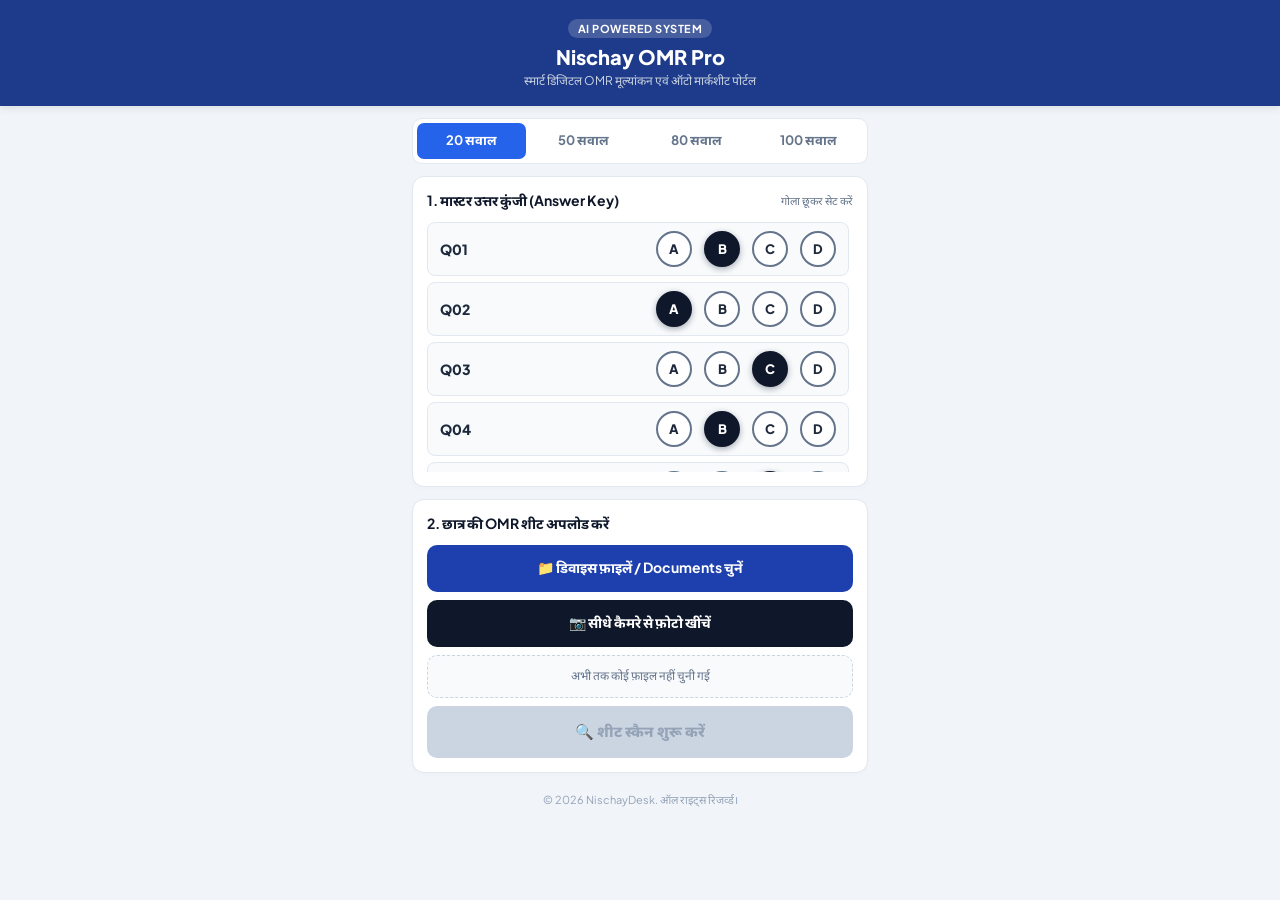
==== index.html @ 09b5dc31 "Update index.html" ====
<!DOCTYPE html>
<html lang="hi">
<head>
  <meta charset="UTF-8">
  <meta name="viewport" content="width=device-width, initial-scale=1.0, maximum-scale=1.0, user-scalable=no">
  <title>Nischay OMR Pro - AI Powered Scanner</title>
  <link rel="preconnect" href="https://fonts.googleapis.com">
  <link rel="preconnect" href="https://fonts.gstatic.com" crossorigin>
  <link href="https://fonts.googleapis.com/css2?family=Plus+Jakarta+Sans:wght@600;700;800&family=Noto+Sans+Devanagari:wght@600;700&display=swap" rel="stylesheet">
  <style>
    * {
      box-sizing: border-box;
      margin: 0;
      padding: 0;
      font-family: 'Plus Jakarta Sans', 'Noto Sans Devanagari', sans-serif;
      -webkit-tap-highlight-color: transparent;
    }

    body {
      background: #f1f5f9;
      color: #0f172a;
      padding-bottom: 30px;
    }

    /* Header */
    .top-header {
      background: #1e3a8a;
      color: #ffffff;
      padding: 16px 14px;
      text-align: center;
      box-shadow: 0 2px 8px rgba(0,0,0,0.1);
    }
    .top-badge {
      display: inline-block;
      background: rgba(255,255,255,0.18);
      padding: 3px 10px;
      border-radius: 20px;
      font-size: 11px;
      font-weight: 700;
      letter-spacing: 0.5px;
      margin-bottom: 6px;
    }
    .top-header h1 {
      font-size: 20px;
      font-weight: 800;
    }
    .top-header p {
      font-size: 12px;
      color: #cbd5e1;
      margin-top: 4px;
    }

    /* Container */
    .container {
      width: 100%;
      max-width: 480px;
      margin: 0 auto;
      padding: 12px;
    }

    /* Question Tabs */
    .tabs {
      display: flex;
      background: #ffffff;
      padding: 4px;
      border-radius: 10px;
      gap: 4px;
      margin-bottom: 12px;
      border: 1px solid #e2e8f0;
    }
    .tab-btn {
      flex: 1;
      text-align: center;
      padding: 9px 2px;
      font-size: 13px;
      font-weight: 700;
      color: #64748b;
      border-radius: 7px;
      cursor: pointer;
      user-select: none;
    }
    .tab-btn.active {
      background: #2563eb;
      color: #ffffff;
    }

    /* Cards */
    .card {
      background: #ffffff;
      border-radius: 12px;
      padding: 14px;
      margin-bottom: 12px;
      border: 1px solid #e2e8f0;
      box-shadow: 0 2px 5px rgba(0,0,0,0.02);
    }
    .card-title {
      font-size: 14px;
      font-weight: 700;
      color: #0f172a;
      display: flex;
      justify-content: space-between;
      align-items: center;
      margin-bottom: 10px;
    }
    .card-title span:last-child {
      font-size: 11px;
      color: #64748b;
      font-weight: normal;
    }

    /* Master Bubble Matrix Fix */
    #matrixContainer {
      max-height: 250px;
      overflow-y: auto;
      padding-right: 4px;
      display: flex;
      flex-direction: column;
      gap: 6px;
    }
    .matrix-row {
      display: flex !important;
      flex-direction: row !important;
      align-items: center !important;
      justify-content: space-between !important;
      background: #f8fafc;
      padding: 8px 12px;
      border-radius: 8px;
      border: 1px solid #e2e8f0;
    }
    .q-label {
      font-weight: 800;
      font-size: 14px;
      color: #1e293b;
      width: 50px;
    }
    .options-group {
      display: flex !important;
      flex-direction: row !important;
      gap: 12px !important;
      align-items: center !important;
    }
    .opt-bubble {
      width: 36px !important;
      height: 36px !important;
      border-radius: 50% !important;
      border: 2px solid #64748b !important;
      display: flex !important;
      align-items: center !important;
      justify-content: center !important;
      font-weight: 800 !important;
      font-size: 13px !important;
      color: #1e293b !important;
      background: #ffffff !important;
      cursor: pointer !important;
      user-select: none !important;
      transition: all 0.1s ease;
    }
    .opt-bubble.selected {
      background: #0f172a !important;
      border-color: #0f172a !important;
      color: #ffffff !important;
      box-shadow: 0 2px 6px rgba(15, 23, 42, 0.35) !important;
    }

    /* Upload Buttons */
    .custom-file-btn {
      display: flex;
      align-items: center;
      justify-content: center;
      gap: 8px;
      width: 100%;
      padding: 13px;
      border-radius: 10px;
      font-size: 14px;
      font-weight: 700;
      color: #ffffff;
      cursor: pointer;
      text-align: center;
      border: none;
      margin-bottom: 8px;
      user-select: none;
    }
    .btn-file { background: #1e40af; }
    .btn-camera-custom { background: #0f172a; }
    .native-hidden-input { display: none !important; }

    .file-status-box {
      border: 1.5px dashed #cbd5e1;
      border-radius: 10px;
      padding: 12px;
      text-align: center;
      background: #f8fafc;
      font-size: 12px;
      color: #64748b;
      margin-bottom: 8px;
    }
    .file-badge {
      display: inline-block;
      margin-top: 6px;
      padding: 4px 10px;
      background: #e2e8f0;
      color: #0f172a;
      border-radius: 15px;
      font-weight: 700;
      font-size: 11px;
      word-break: break-all;
    }

    .preview-wrapper {
      display: none;
      margin-bottom: 8px;
      background: #000;
      border-radius: 8px;
      overflow: hidden;
      max-height: 220px;
      text-align: center;
    }
    .preview-wrapper img {
      max-width: 100%;
      max-height: 220px;
      object-fit: contain;
      display: block;
      margin: 0 auto;
    }

    .btn-scan-main {
      width: 100%;
      padding: 15px;
      background: #2563eb;
      color: #ffffff;
      border: none;
      border-radius: 10px;
      font-size: 15px;
      font-weight: 800;
      cursor: pointer;
      box-shadow: 0 4px 12px rgba(37, 99, 235, 0.25);
    }
    .btn-scan-main:disabled {
      background: #cbd5e1;
      color: #94a3b8;
      cursor: not-allowed;
      box-shadow: none;
    }

    /* 0 to 100 Real Progress Component */
    .progress-box {
      display: none;
      margin-top: 10px;
      padding: 12px;
      border-radius: 10px;
      background: #f1f5f9;
      border: 1px solid #e2e8f0;
    }
    .progress-header {
      display: flex;
      justify-content: space-between;
      font-size: 12px;
      font-weight: 700;
      color: #0f172a;
      margin-bottom: 6px;
    }
    .progress-track {
      width: 100%;
      height: 9px;
      background: #e2e8f0;
      border-radius: 6px;
      overflow: hidden;
    }
    .progress-fill {
      width: 0%;
      height: 100%;
      background: linear-gradient(90deg, #2563eb, #16a34a);
      transition: width 0.15s ease-out;
    }
    .progress-subtext {
      margin-top: 6px;
      font-size: 11px;
      color: #64748b;
      text-align: center;
    }

    /* Results */
    .results-panel {
      display: none;
      margin-top: 8px;
    }
    .score-banner {
      background: linear-gradient(135deg, #1e40af, #2563eb);
      color: white;
      border-radius: 12px;
      padding: 20px 14px;
      text-align: center;
      margin-bottom: 12px;
    }
    .score-banner h3 {
      font-size: 12px;
      text-transform: uppercase;
      letter-spacing: 0.5px;
      opacity: 0.9;
    }
    .score-banner .number {
      font-size: 40px;
      font-weight: 800;
      margin: 8px 0 14px;
    }
    .breakdown {
      display: grid;
      grid-template-columns: repeat(4, 1fr);
      gap: 6px;
    }
    .breakdown-box {
      background: rgba(255, 255, 255, 0.15);
      padding: 8px 2px;
      border-radius: 6px;
    }
    .breakdown-box .b-val {
      font-size: 16px;
      font-weight: 800;
    }
    .breakdown-box .b-lbl {
      font-size: 10px;
      opacity: 0.85;
      margin-top: 2px;
    }

    .btn-green {
      width: 100%;
      padding: 14px;
      background: #16a34a;
      color: #ffffff;
      border: none;
      border-radius: 10px;
      font-size: 14px;
      font-weight: 800;
      cursor: pointer;
      margin-bottom: 12px;
    }

    table {
      width: 100%;
      border-collapse: collapse;
      font-size: 12px;
      text-align: center;
    }
    th, td {
      padding: 8px 4px;
      border-bottom: 1px solid #f1f5f9;
    }
    th {
      background: #f8fafc;
      color: #64748b;
      font-weight: 700;
    }
    .status-cor { color: #16a34a; font-weight: 700; }
    .status-wro { color: #dc2626; font-weight: 700; }
    .status-skp { color: #64748b; }
    .status-inv { color: #d97706; font-weight: 700; }

    footer {
      text-align: center;
      font-size: 11px;
      color: #94a3b8;
      margin-top: 20px;
    }
  </style>
</head>
<body>

<header class="top-header">
  <div class="top-badge">AI POWERED SYSTEM</div>
  <h1>Nischay OMR Pro</h1>
  <p>स्मार्ट डिजिटल OMR मूल्यांकन एवं ऑटो मार्कशीट पोर्टल</p>
</header>

<div class="container">

  <!-- Question Tabs -->
  <div class="tabs">
    <div class="tab-btn active" onclick="setQuestions(20)">20 सवाल</div>
    <div class="tab-btn" onclick="setQuestions(50)">50 सवाल</div>
    <div class="tab-btn" onclick="setQuestions(80)">80 सवाल</div>
    <div class="tab-btn" onclick="setQuestions(100)">100 सवाल</div>
  </div>

  <!-- Master Key -->
  <div class="card">
    <div class="card-title">
      <span>1. मास्टर उत्तर कुंजी (Answer Key)</span>
      <span>गोला छूकर सेट करें</span>
    </div>
    <div id="matrixContainer"></div>
  </div>

  <!-- Upload Section -->
  <div class="card">
    <div class="card-title">2. छात्र की OMR शीट अपलोड करें</div>

    <label class="custom-file-btn btn-file">
      📁 डिवाइस फ़ाइलें / Documents चुनें
      <input type="file" id="fileUpload" class="native-hidden-input" onchange="handleFilePreview(event)">
    </label>

    <label class="custom-file-btn btn-camera-custom">
      📷 सीधे कैमरे से फ़ोटो खींचें
      <input type="file" id="cameraUpload" accept="image/*" capture="environment" class="native-hidden-input" onchange="handleFilePreview(event)">
    </label>

    <div class="file-status-box" id="statusBox">
      <div id="statusText">अभी तक कोई फ़ाइल नहीं चुनी गई</div>
      <div id="fileNameDisplay" class="file-badge" style="display:none;"></div>
    </div>

    <div class="preview-wrapper" id="previewContainer">
      <img id="imagePreview" src="" alt="OMR Preview">
    </div>

    <button type="button" class="btn-scan-main" id="btnStartScan" onclick="executeScanWithProgress()" disabled>
      🔍 शीट स्कैन शुरू करें
    </button>

    <!-- 0 to 100 Dynamic Real Progress Meter -->
    <div class="progress-box" id="progressWrapper">
      <div class="progress-header">
        <span id="progressStateTitle">प्रोसेसिंग आरंभ...</span>
        <span id="progressPercentText">0%</span>
      </div>
      <div class="progress-track">
        <div class="progress-fill" id="progressBarFill"></div>
      </div>
      <div class="progress-subtext" id="progressStatusDetail">शीट को स्कैनिंग इंजन पर भेजा जा रहा है...</div>
    </div>
  </div>

  <!-- Results Section -->
  <div class="results-panel" id="resultsPanel">
    <div class="score-banner">
      <h3>कुल प्राप्तांक (Total Marks)</h3>
      <div class="number" id="scoreDisplay">0 / 20</div>
      <div class="breakdown">
        <div class="breakdown-box"><div class="b-val" id="cntCor">0</div><div class="b-lbl">सही (+1)</div></div>
        <div class="breakdown-box"><div class="b-val" id="cntWro">0</div><div class="b-lbl">गलत (0)</div></div>
        <div class="breakdown-box"><div class="b-val" id="cntInv">0</div><div class="b-lbl">अमान्य</div></div>
        <div class="breakdown-box"><div class="b-val" id="cntSkp">0</div><div class="b-lbl">छोड़ा</div></div>
      </div>
    </div>

    <button type="button" class="btn-green" onclick="downloadExcel()">
      📥 क्लास मार्कशीट एक्सेल (.xlsx) डाउनलोड करें
    </button>

    <div class="card" style="overflow-x:auto;">
      <div class="card-title">प्रश्न-वार विस्तृत रिपोर्ट</div>
      <div id="tableContainer"></div>
    </div>
  </div>

  <footer>
    <p>© 2026 NischayDesk. ऑल राइट्स रिजर्व्ड।</p>
  </footer>

</div>

<script src="app.js?v=3001"></script>
<script>
  function updateProgress(percent, title, detail) {
    const wrap = document.getElementById("progressWrapper");
    const fill = document.getElementById("progressBarFill");
    const text = document.getElementById("progressPercentText");
    const stTitle = document.getElementById("progressStateTitle");
    const stDetail = document.getElementById("progressStatusDetail");

    if (wrap) wrap.style.display = "block";
    if (fill) fill.style.width = percent + "%";
    if (text) text.innerText = Math.round(percent) + "%";
    if (stTitle && title) stTitle.innerText = title;
    if (stDetail && detail) stDetail.innerText = detail;
  }

  function resetProgress() {
    const wrap = document.getElementById("progressWrapper");
    const fill = document.getElementById("progressBarFill");
    if (wrap) wrap.style.display = "none";
    if (fill) fill.style.width = "0%";
  }

  async function executeScanWithProgress() {
    updateProgress(10, "फाइल लोड हो रही है...", "इमेज डेटा को प्रोसेस किया जा रहा है...");
    
    let simulatedProgress = 10;
    const progressTimer = setInterval(() => {
      if (simulatedProgress < 88) {
        simulatedProgress += Math.random() * 8 + 4;
        if (simulatedProgress > 88) simulatedProgress = 88;
        
        let msg = "शीट के बबल्स और अलाइनमेंट का विश्लेषण...";
        if (simulatedProgress > 45) msg = "AI विज़न द्वारा विकल्पों की पहचान जारी है...";
        if (simulatedProgress > 75) msg = "मास्टर आंसर की से मिलान...";
        
        updateProgress(simulatedProgress, "शीट स्कैनिंग प्रगति पर है...", msg);
      }
    }, 200);

    try {
      await executeScan();
      clearInterval(progressTimer);
      updateProgress(100, "सफल!", "परिणाम और मार्कशीट तैयार है।");
      setTimeout(() => {
        resetProgress();
      }, 800);
    } catch (err) {
      clearInterval(progressTimer);
      resetProgress();
    }
  }
</script>
</body>
</html>
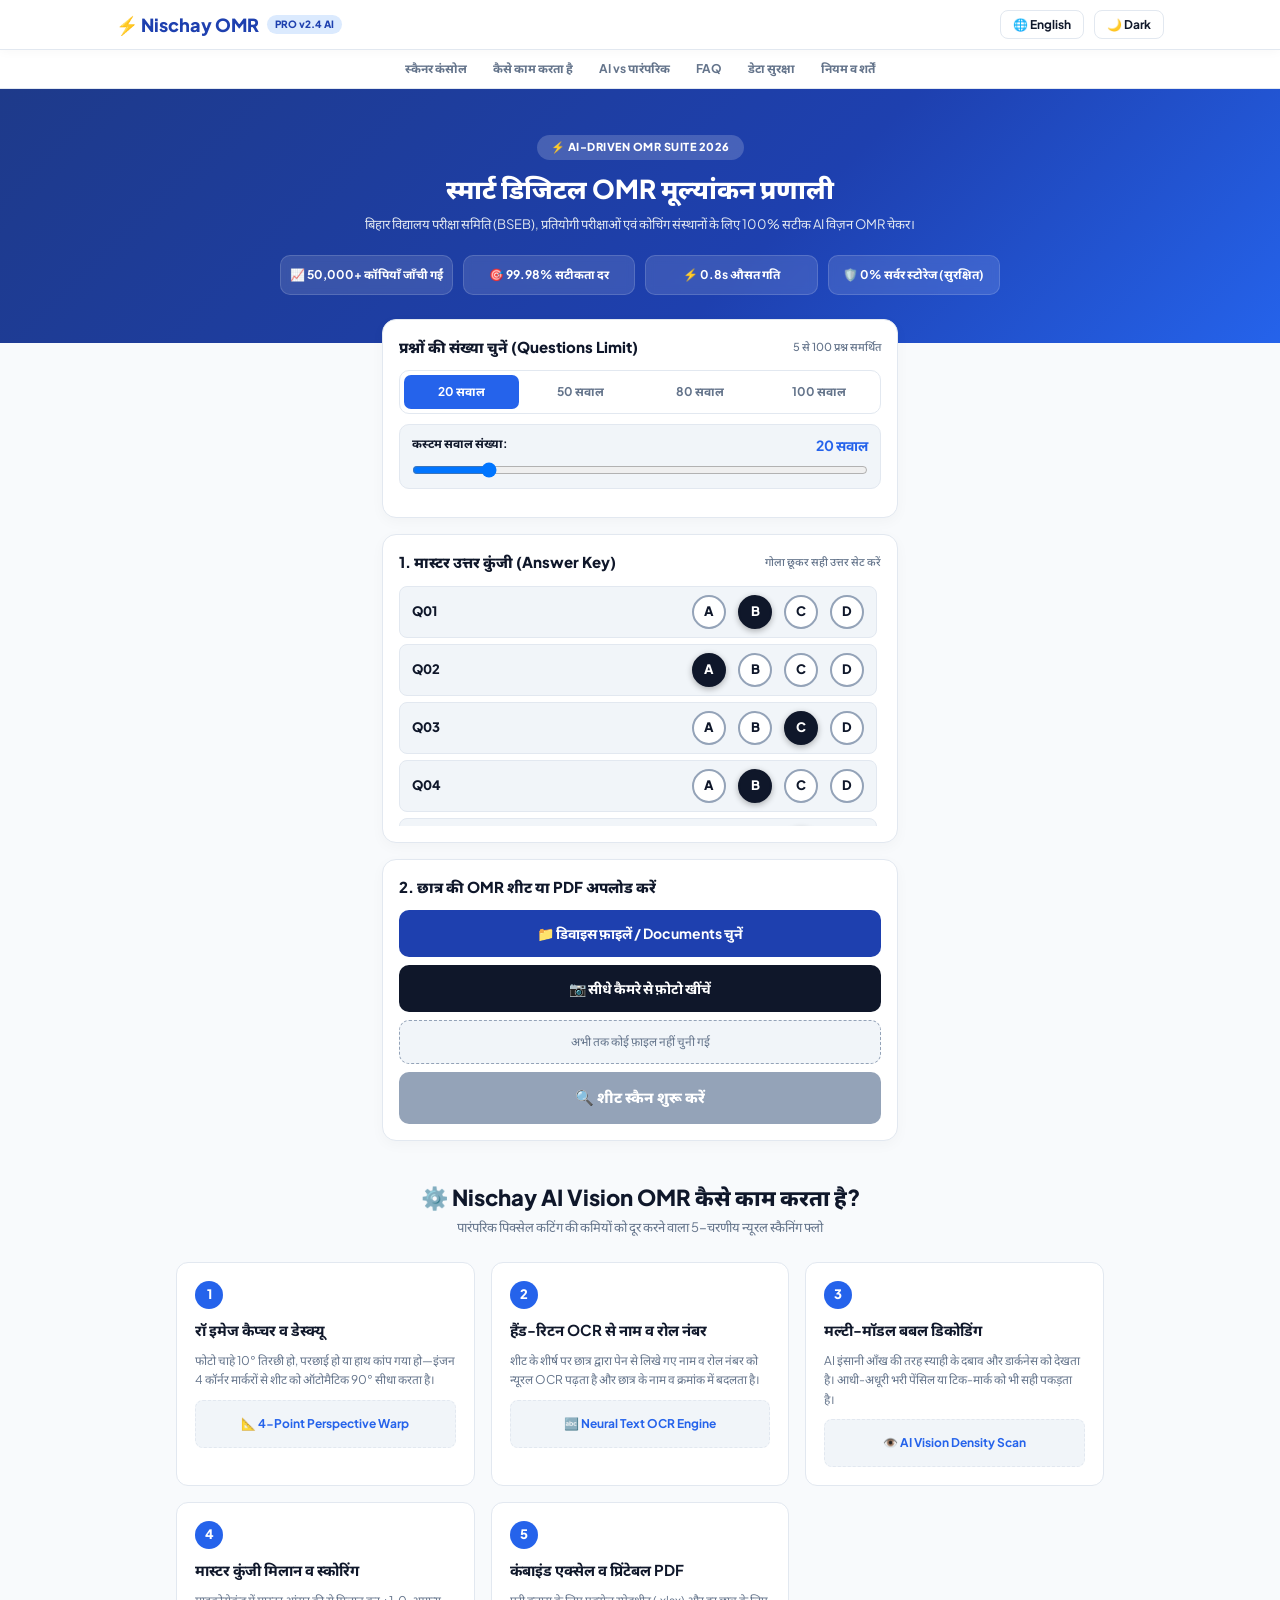
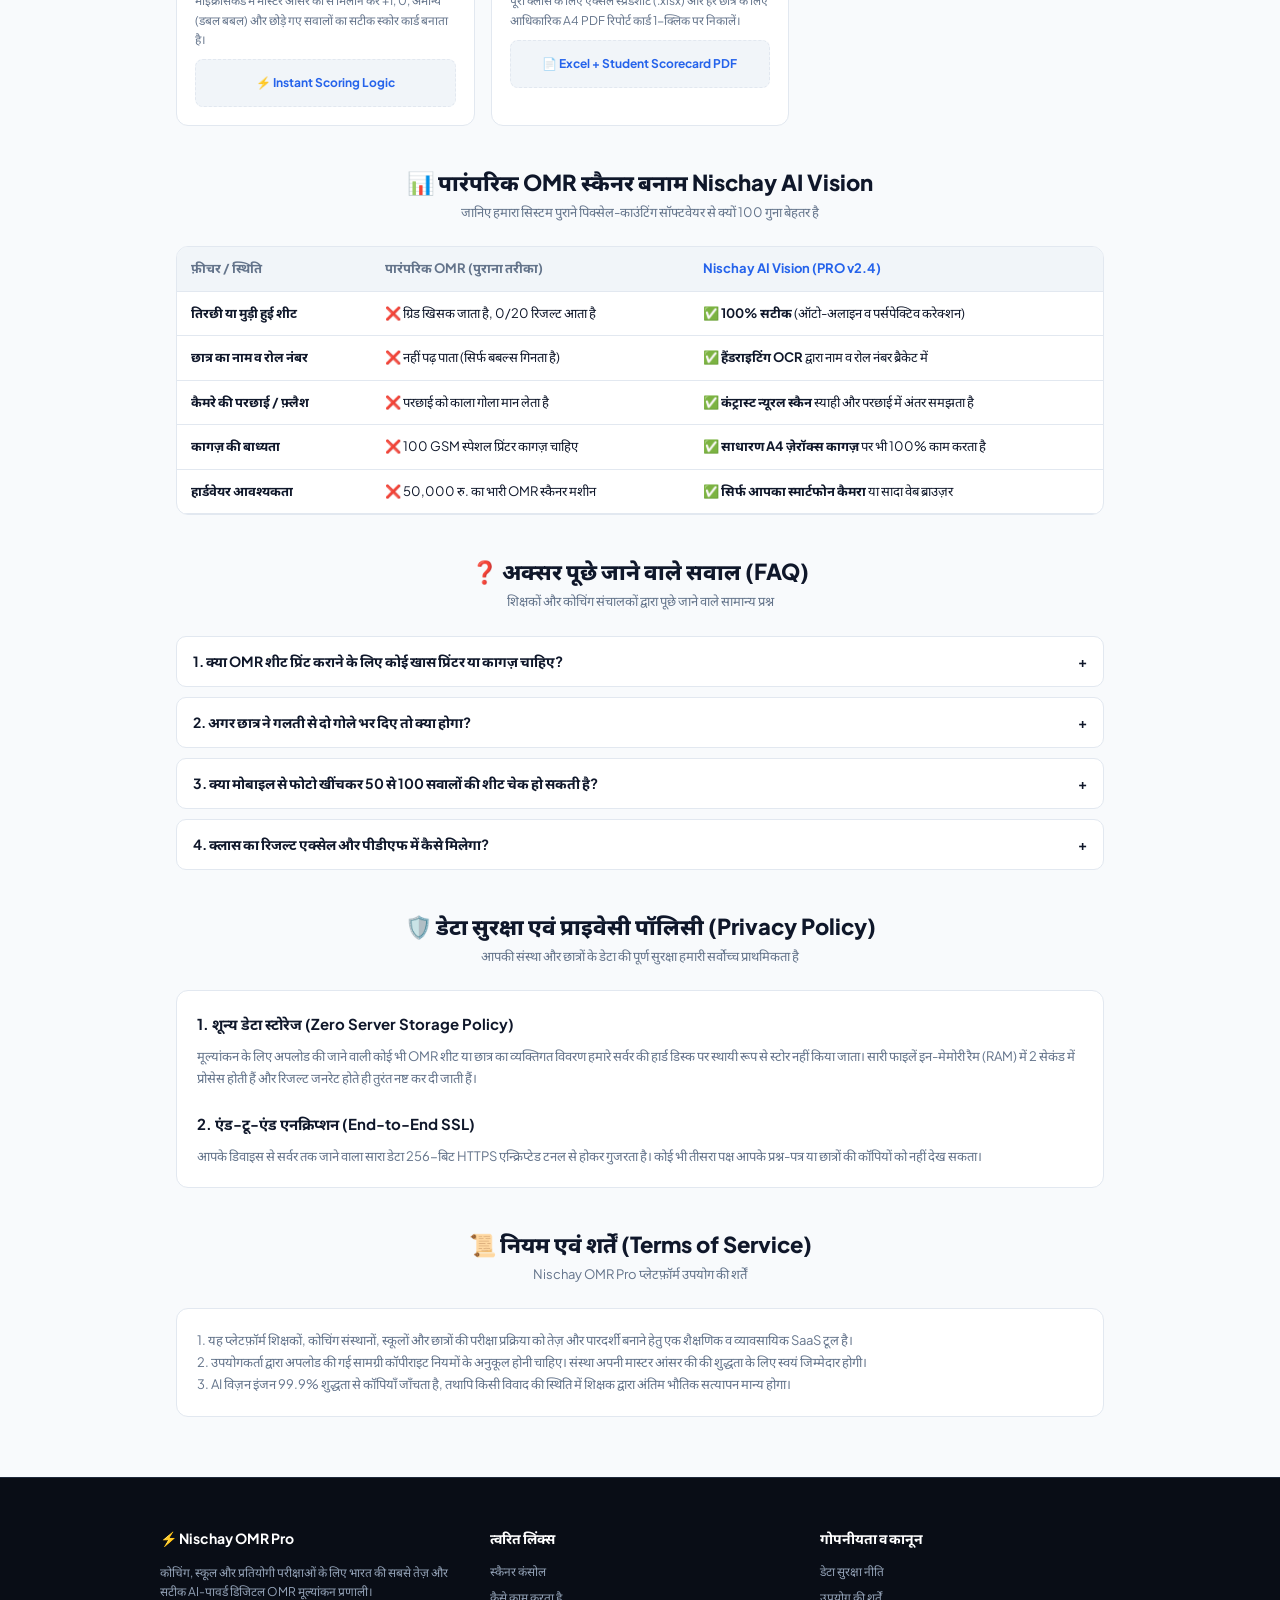
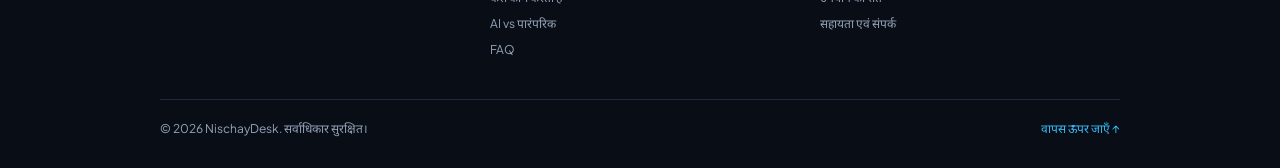
==== commit 48c2feb8: "Update index.html" ====
--- a/index.html
+++ b/index.html
@@ -3,114 +3,266 @@
 <head>
   <meta charset="UTF-8">
   <meta name="viewport" content="width=device-width, initial-scale=1.0, maximum-scale=1.0, user-scalable=no">
-  <title>Nischay OMR Pro - AI Powered Scanner</title>
+  <title>Nischay OMR Pro - AI Powered High Precision Evaluation Suite</title>
+  
+  <!-- Google Fonts & PDF Engine Library -->
   <link rel="preconnect" href="https://fonts.googleapis.com">
   <link rel="preconnect" href="https://fonts.gstatic.com" crossorigin>
-  <link href="https://fonts.googleapis.com/css2?family=Plus+Jakarta+Sans:wght@600;700;800&family=Noto+Sans+Devanagari:wght@600;700&display=swap" rel="stylesheet">
+  <link href="https://fonts.googleapis.com/css2?family=Plus+Jakarta+Sans:wght@500;600;700;800&family=Noto+Sans+Devanagari:wght@500;600;700;800&display=swap" rel="stylesheet">
+  <script src="https://cdnjs.cloudflare.com/ajax/libs/html2pdf.js/0.10.1/html2pdf.bundle.min.js"></script>
+
   <style>
+    :root {
+      --bg: #f8fafc;
+      --card-bg: #ffffff;
+      --card-border: #e2e8f0;
+      --text-main: #0f172a;
+      --text-muted: #64748b;
+      --primary: #1e40af;
+      --primary-hover: #1d4ed8;
+      --accent: #2563eb;
+      --success: #16a34a;
+      --danger: #dc2626;
+      --warning: #d97706;
+      --nav-bg: #ffffff;
+      --section-alt: #f1f5f9;
+    }
+
+    body.dark-mode {
+      --bg: #0b0f19;
+      --card-bg: #111827;
+      --card-border: #1f2937;
+      --text-main: #f8fafc;
+      --text-muted: #94a3b8;
+      --primary: #3b82f6;
+      --primary-hover: #60a5fa;
+      --accent: #3b82f6;
+      --nav-bg: #0f172a;
+      --section-alt: #131b2e;
+    }
+
     * {
       box-sizing: border-box;
       margin: 0;
       padding: 0;
       font-family: 'Plus Jakarta Sans', 'Noto Sans Devanagari', sans-serif;
       -webkit-tap-highlight-color: transparent;
+      transition: background-color 0.2s ease, border-color 0.2s ease, color 0.2s ease;
     }
 
     body {
-      background: #f1f5f9;
-      color: #0f172a;
-      padding-bottom: 30px;
-    }
-
-    /* Header */
-    .top-header {
+      background-color: var(--bg);
+      color: var(--text-main);
+      overflow-x: hidden;
+      line-height: 1.5;
+    }
+
+    /* Sticky Navbar */
+    .top-navbar {
+      background: var(--nav-bg);
+      border-bottom: 1px solid var(--card-border);
+      position: sticky;
+      top: 0;
+      z-index: 1000;
+      box-shadow: 0 2px 10px rgba(0,0,0,0.03);
+    }
+    .nav-container {
+      max-width: 1080px;
+      margin: 0 auto;
+      padding: 10px 16px;
+      display: flex;
+      justify-content: space-between;
+      align-items: center;
+    }
+    .brand-logo {
+      display: flex;
+      align-items: center;
+      gap: 8px;
+      font-weight: 800;
+      font-size: 18px;
+      color: var(--primary);
+      text-decoration: none;
+    }
+    .brand-badge {
+      font-size: 10px;
+      background: #dbeafe;
+      color: #1e40af;
+      padding: 2px 8px;
+      border-radius: 12px;
+      font-weight: 800;
+    }
+    body.dark-mode .brand-badge {
       background: #1e3a8a;
+      color: #93c5fd;
+    }
+    .nav-right-tools {
+      display: flex;
+      align-items: center;
+      gap: 10px;
+    }
+    .nav-ctrl-btn {
+      padding: 6px 12px;
+      border-radius: 8px;
+      border: 1px solid var(--card-border);
+      background: var(--card-bg);
+      color: var(--text-main);
+      font-size: 12px;
+      font-weight: 700;
+      cursor: pointer;
+      display: inline-flex;
+      align-items: center;
+      gap: 5px;
+    }
+
+    /* Submenu Navigation Links */
+    .sub-nav-bar {
+      background: var(--card-bg);
+      border-bottom: 1px solid var(--card-border);
+      overflow-x: auto;
+      white-space: nowrap;
+      padding: 6px 16px;
+      display: flex;
+      gap: 14px;
+      justify-content: center;
+    }
+    .sub-nav-bar a {
+      text-decoration: none;
+      font-size: 12px;
+      font-weight: 700;
+      color: var(--text-muted);
+      padding: 4px 6px;
+    }
+    .sub-nav-bar a:hover {
+      color: var(--accent);
+    }
+
+    /* Hero Showcase */
+    .hero-banner {
+      background: linear-gradient(135deg, #1e3a8a 0%, #1e40af 60%, #2563eb 100%);
       color: #ffffff;
-      padding: 16px 14px;
+      padding: 44px 18px 48px;
       text-align: center;
-      box-shadow: 0 2px 8px rgba(0,0,0,0.1);
-    }
-    .top-badge {
+    }
+    .hero-tag {
       display: inline-block;
+      padding: 4px 14px;
       background: rgba(255,255,255,0.18);
-      padding: 3px 10px;
-      border-radius: 20px;
+      border-radius: 30px;
       font-size: 11px;
+      font-weight: 800;
+      letter-spacing: 0.5px;
+      margin-bottom: 12px;
+    }
+    .hero-banner h1 {
+      font-size: 26px;
+      font-weight: 800;
+      margin-bottom: 10px;
+      line-height: 1.3;
+    }
+    .hero-banner p {
+      font-size: 13px;
+      max-width: 650px;
+      margin: 0 auto 20px;
+      color: #e2e8f0;
+    }
+    .hero-stats-row {
+      display: grid;
+      grid-template-columns: repeat(auto-fit, minmax(130px, 1fr));
+      gap: 10px;
+      max-width: 720px;
+      margin: 0 auto;
+    }
+    .stat-pill {
+      background: rgba(255, 255, 255, 0.12);
+      backdrop-filter: blur(4px);
+      padding: 10px 8px;
+      border-radius: 10px;
+      font-size: 12px;
       font-weight: 700;
-      letter-spacing: 0.5px;
-      margin-bottom: 6px;
-    }
-    .top-header h1 {
-      font-size: 20px;
-      font-weight: 800;
-    }
-    .top-header p {
-      font-size: 12px;
-      color: #cbd5e1;
-      margin-top: 4px;
-    }
-
-    /* Container */
-    .container {
-      width: 100%;
-      max-width: 480px;
-      margin: 0 auto;
-      padding: 12px;
-    }
-
-    /* Question Tabs */
-    .tabs {
-      display: flex;
-      background: #ffffff;
+      border: 1px solid rgba(255,255,255,0.15);
+    }
+
+    /* Main Console Wrapper */
+    .main-wrapper {
+      max-width: 540px;
+      margin: -24px auto 40px;
+      padding: 0 12px;
+      position: relative;
+      z-index: 10;
+    }
+
+    .app-card {
+      background: var(--card-bg);
+      border: 1px solid var(--card-border);
+      border-radius: 14px;
+      padding: 16px;
+      margin-bottom: 16px;
+      box-shadow: 0 4px 14px rgba(0,0,0,0.03);
+    }
+    .card-head {
+      font-size: 15px;
+      font-weight: 800;
+      display: flex;
+      justify-content: space-between;
+      align-items: center;
+      margin-bottom: 12px;
+    }
+    .sub-hint {
+      font-size: 11px;
+      color: var(--text-muted);
+      font-weight: 500;
+    }
+
+    /* Dynamic Questions Slider & Tabs */
+    .tabs-group {
+      display: flex;
+      background: var(--card-bg);
       padding: 4px;
       border-radius: 10px;
       gap: 4px;
-      margin-bottom: 12px;
-      border: 1px solid #e2e8f0;
-    }
-    .tab-btn {
+      margin-bottom: 10px;
+      border: 1px solid var(--card-border);
+    }
+    .tab-item {
       flex: 1;
       text-align: center;
-      padding: 9px 2px;
-      font-size: 13px;
+      padding: 8px 2px;
+      font-size: 12px;
       font-weight: 700;
-      color: #64748b;
+      color: var(--text-muted);
       border-radius: 7px;
       cursor: pointer;
       user-select: none;
     }
-    .tab-btn.active {
-      background: #2563eb;
+    .tab-item.active {
+      background: var(--accent);
       color: #ffffff;
     }
 
-    /* Cards */
-    .card {
-      background: #ffffff;
-      border-radius: 12px;
-      padding: 14px;
+    .slider-box {
+      background: var(--section-alt);
+      padding: 10px 12px;
+      border-radius: 10px;
       margin-bottom: 12px;
-      border: 1px solid #e2e8f0;
-      box-shadow: 0 2px 5px rgba(0,0,0,0.02);
-    }
-    .card-title {
-      font-size: 14px;
+      display: flex;
+      flex-direction: column;
+      gap: 6px;
+      border: 1px solid var(--card-border);
+    }
+    .slider-info {
+      display: flex;
+      justify-content: space-between;
+      font-size: 12px;
       font-weight: 700;
-      color: #0f172a;
-      display: flex;
-      justify-content: space-between;
-      align-items: center;
-      margin-bottom: 10px;
-    }
-    .card-title span:last-child {
-      font-size: 11px;
-      color: #64748b;
-      font-weight: normal;
-    }
-
-    /* Master Bubble Matrix Fix */
+    }
+    input[type=range] {
+      width: 100%;
+      cursor: pointer;
+    }
+
+    /* Matrix Bubble Grid */
     #matrixContainer {
-      max-height: 250px;
+      max-height: 240px;
       overflow-y: auto;
       padding-right: 4px;
       display: flex;
@@ -118,52 +270,47 @@
       gap: 6px;
     }
     .matrix-row {
-      display: flex !important;
-      flex-direction: row !important;
-      align-items: center !important;
-      justify-content: space-between !important;
-      background: #f8fafc;
+      display: flex;
+      align-items: center;
+      justify-content: space-between;
+      background: var(--section-alt);
       padding: 8px 12px;
       border-radius: 8px;
-      border: 1px solid #e2e8f0;
+      border: 1px solid var(--card-border);
     }
     .q-label {
       font-weight: 800;
-      font-size: 14px;
-      color: #1e293b;
-      width: 50px;
+      font-size: 13px;
+      width: 48px;
     }
     .options-group {
-      display: flex !important;
-      flex-direction: row !important;
-      gap: 12px !important;
-      align-items: center !important;
+      display: flex;
+      gap: 12px;
     }
     .opt-bubble {
-      width: 36px !important;
-      height: 36px !important;
-      border-radius: 50% !important;
-      border: 2px solid #64748b !important;
-      display: flex !important;
-      align-items: center !important;
-      justify-content: center !important;
-      font-weight: 800 !important;
-      font-size: 13px !important;
-      color: #1e293b !important;
-      background: #ffffff !important;
-      cursor: pointer !important;
-      user-select: none !important;
-      transition: all 0.1s ease;
+      width: 34px;
+      height: 34px;
+      border-radius: 50%;
+      border: 2px solid #94a3b8;
+      display: flex;
+      align-items: center;
+      justify-content: center;
+      font-weight: 800;
+      font-size: 13px;
+      color: var(--text-main);
+      background: var(--card-bg);
+      cursor: pointer;
+      user-select: none;
     }
     .opt-bubble.selected {
-      background: #0f172a !important;
-      border-color: #0f172a !important;
-      color: #ffffff !important;
-      box-shadow: 0 2px 6px rgba(15, 23, 42, 0.35) !important;
-    }
-
-    /* Upload Buttons */
-    .custom-file-btn {
+      background: var(--text-main);
+      border-color: var(--text-main);
+      color: var(--card-bg);
+      box-shadow: 0 2px 6px rgba(0,0,0,0.3);
+    }
+
+    /* Upload Area */
+    .btn-action {
       display: flex;
       align-items: center;
       justify-content: center;
@@ -180,53 +327,54 @@
       margin-bottom: 8px;
       user-select: none;
     }
-    .btn-file { background: #1e40af; }
-    .btn-camera-custom { background: #0f172a; }
-    .native-hidden-input { display: none !important; }
+    .btn-upload { background: var(--primary); }
+    .btn-camera { background: #0f172a; }
+    body.dark-mode .btn-camera { background: #1f2937; }
+    .hidden-input { display: none !important; }
 
     .file-status-box {
-      border: 1.5px dashed #cbd5e1;
+      border: 1.5px dashed #94a3b8;
       border-radius: 10px;
       padding: 12px;
       text-align: center;
-      background: #f8fafc;
+      background: var(--section-alt);
       font-size: 12px;
-      color: #64748b;
+      color: var(--text-muted);
       margin-bottom: 8px;
     }
     .file-badge {
       display: inline-block;
       margin-top: 6px;
       padding: 4px 10px;
-      background: #e2e8f0;
-      color: #0f172a;
+      background: var(--card-border);
+      color: var(--text-main);
       border-radius: 15px;
       font-weight: 700;
       font-size: 11px;
       word-break: break-all;
     }
 
-    .preview-wrapper {
+    .preview-box {
       display: none;
       margin-bottom: 8px;
       background: #000;
-      border-radius: 8px;
+      border-radius: 10px;
       overflow: hidden;
-      max-height: 220px;
+      max-height: 240px;
       text-align: center;
     }
-    .preview-wrapper img {
+    .preview-box img {
       max-width: 100%;
-      max-height: 220px;
+      max-height: 240px;
       object-fit: contain;
       display: block;
       margin: 0 auto;
     }
 
-    .btn-scan-main {
+    .btn-scan-trigger {
       width: 100%;
       padding: 15px;
-      background: #2563eb;
+      background: var(--accent);
       color: #ffffff;
       border: none;
       border-radius: 10px;
@@ -235,51 +383,49 @@
       cursor: pointer;
       box-shadow: 0 4px 12px rgba(37, 99, 235, 0.25);
     }
-    .btn-scan-main:disabled {
-      background: #cbd5e1;
-      color: #94a3b8;
+    .btn-scan-trigger:disabled {
+      background: #94a3b8;
       cursor: not-allowed;
       box-shadow: none;
     }
 
-    /* 0 to 100 Real Progress Component */
+    /* 0 to 100 Real Dynamic Progress Bar */
     .progress-box {
       display: none;
       margin-top: 10px;
       padding: 12px;
       border-radius: 10px;
-      background: #f1f5f9;
-      border: 1px solid #e2e8f0;
-    }
-    .progress-header {
+      background: var(--section-alt);
+      border: 1px solid var(--card-border);
+    }
+    .progress-head {
       display: flex;
       justify-content: space-between;
       font-size: 12px;
       font-weight: 700;
-      color: #0f172a;
       margin-bottom: 6px;
     }
-    .progress-track {
+    .progress-bar-track {
       width: 100%;
       height: 9px;
-      background: #e2e8f0;
+      background: var(--card-border);
       border-radius: 6px;
       overflow: hidden;
     }
-    .progress-fill {
+    .progress-bar-fill {
       width: 0%;
       height: 100%;
       background: linear-gradient(90deg, #2563eb, #16a34a);
       transition: width 0.15s ease-out;
     }
-    .progress-subtext {
+    .progress-desc {
       margin-top: 6px;
       font-size: 11px;
-      color: #64748b;
+      color: var(--text-muted);
       text-align: center;
     }
 
-    /* Results */
+    /* Results Dashboard */
     .results-panel {
       display: none;
       margin-top: 8px;
@@ -293,40 +439,53 @@
       margin-bottom: 12px;
     }
     .score-banner h3 {
-      font-size: 12px;
+      font-size: 11px;
       text-transform: uppercase;
       letter-spacing: 0.5px;
       opacity: 0.9;
     }
     .score-banner .number {
-      font-size: 40px;
-      font-weight: 800;
-      margin: 8px 0 14px;
+      font-size: 38px;
+      font-weight: 800;
+      margin: 8px 0 12px;
     }
     .breakdown {
       display: grid;
       grid-template-columns: repeat(4, 1fr);
       gap: 6px;
     }
-    .breakdown-box {
+    .breakdown-item {
       background: rgba(255, 255, 255, 0.15);
       padding: 8px 2px;
       border-radius: 6px;
     }
-    .breakdown-box .b-val {
-      font-size: 16px;
-      font-weight: 800;
-    }
-    .breakdown-box .b-lbl {
+    .breakdown-item .val {
+      font-size: 15px;
+      font-weight: 800;
+    }
+    .breakdown-item .lbl {
       font-size: 10px;
       opacity: 0.85;
       margin-top: 2px;
     }
 
-    .btn-green {
+    /* Dual Downloads */
+    .btn-download-excel {
       width: 100%;
-      padding: 14px;
-      background: #16a34a;
+      padding: 13px;
+      background: var(--success);
+      color: #ffffff;
+      border: none;
+      border-radius: 10px;
+      font-size: 14px;
+      font-weight: 800;
+      cursor: pointer;
+      margin-bottom: 8px;
+    }
+    .btn-download-pdf {
+      width: 100%;
+      padding: 13px;
+      background: var(--danger);
       color: #ffffff;
       border: none;
       border-radius: 10px;
@@ -344,124 +503,582 @@
     }
     th, td {
       padding: 8px 4px;
-      border-bottom: 1px solid #f1f5f9;
+      border-bottom: 1px solid var(--card-border);
     }
     th {
-      background: #f8fafc;
-      color: #64748b;
+      background: var(--section-alt);
+      color: var(--text-muted);
       font-weight: 700;
     }
-    .status-cor { color: #16a34a; font-weight: 700; }
-    .status-wro { color: #dc2626; font-weight: 700; }
-    .status-skp { color: #64748b; }
-    .status-inv { color: #d97706; font-weight: 700; }
-
+    .status-cor { color: var(--success); font-weight: 700; }
+    .status-wro { color: var(--danger); font-weight: 700; }
+    .status-skp { color: var(--text-muted); }
+    .status-inv { color: var(--warning); font-weight: 700; }
+
+    /* Infographics & Extended Sections */
+    .extended-section {
+      max-width: 960px;
+      margin: 40px auto;
+      padding: 0 16px;
+    }
+    .sec-title-box {
+      text-align: center;
+      margin-bottom: 24px;
+    }
+    .sec-title-box h2 {
+      font-size: 22px;
+      font-weight: 800;
+      color: var(--text-main);
+    }
+    .sec-title-box p {
+      font-size: 13px;
+      color: var(--text-muted);
+      margin-top: 4px;
+    }
+
+    /* Flow Grid */
+    .flow-grid {
+      display: grid;
+      grid-template-columns: repeat(auto-fit, minmax(260px, 1fr));
+      gap: 16px;
+    }
+    .flow-card {
+      background: var(--card-bg);
+      border: 1px solid var(--card-border);
+      border-radius: 12px;
+      padding: 18px;
+      display: flex;
+      flex-direction: column;
+      gap: 10px;
+    }
+    .flow-num {
+      width: 28px;
+      height: 28px;
+      background: var(--accent);
+      color: white;
+      border-radius: 50%;
+      display: flex;
+      align-items: center;
+      justify-content: center;
+      font-weight: 800;
+      font-size: 13px;
+    }
+    .flow-card h4 {
+      font-size: 15px;
+      font-weight: 700;
+    }
+    .flow-card p {
+      font-size: 12px;
+      color: var(--text-muted);
+      line-height: 1.6;
+    }
+    .flow-visual-box {
+      background: var(--section-alt);
+      border: 1px dashed var(--card-border);
+      border-radius: 8px;
+      padding: 14px;
+      text-align: center;
+      font-size: 12px;
+      font-weight: 700;
+      color: var(--accent);
+    }
+
+    /* Compare Table */
+    .compare-table-wrapper {
+      background: var(--card-bg);
+      border: 1px solid var(--card-border);
+      border-radius: 12px;
+      overflow-x: auto;
+    }
+    .compare-table-wrapper table {
+      font-size: 13px;
+    }
+    .compare-table-wrapper th, .compare-table-wrapper td {
+      padding: 12px 14px;
+      text-align: left;
+    }
+
+    /* FAQ Box */
+    .faq-container {
+      display: flex;
+      flex-direction: column;
+      gap: 10px;
+    }
+    .faq-item {
+      background: var(--card-bg);
+      border: 1px solid var(--card-border);
+      border-radius: 10px;
+      overflow: hidden;
+    }
+    .faq-question {
+      padding: 14px 16px;
+      font-weight: 700;
+      font-size: 14px;
+      cursor: pointer;
+      display: flex;
+      justify-content: space-between;
+      align-items: center;
+      user-select: none;
+    }
+    .faq-answer {
+      display: none;
+      padding: 0 16px 14px;
+      font-size: 13px;
+      color: var(--text-muted);
+      line-height: 1.6;
+    }
+
+    /* Legal Content Box */
+    .legal-card {
+      background: var(--card-bg);
+      border: 1px solid var(--card-border);
+      border-radius: 12px;
+      padding: 20px;
+      font-size: 13px;
+      color: var(--text-muted);
+      line-height: 1.7;
+    }
+    .legal-card h3 {
+      color: var(--text-main);
+      font-size: 15px;
+      margin-bottom: 8px;
+    }
+
+    /* Huge Footer */
     footer {
-      text-align: center;
-      font-size: 11px;
+      background: #090d16;
       color: #94a3b8;
-      margin-top: 20px;
+      padding: 50px 16px 30px;
+      border-top: 1px solid #1e293b;
+      margin-top: 60px;
+    }
+    .footer-container {
+      max-width: 960px;
+      margin: 0 auto;
+      display: grid;
+      grid-template-columns: repeat(auto-fit, minmax(200px, 1fr));
+      gap: 30px;
+    }
+    .footer-col h5 {
+      color: #ffffff;
+      font-size: 14px;
+      margin-bottom: 14px;
+    }
+    .footer-col ul {
+      list-style: none;
+      display: flex;
+      flex-direction: column;
+      gap: 8px;
+      font-size: 12px;
+    }
+    .footer-col ul a {
+      color: #94a3b8;
+      text-decoration: none;
+    }
+    .footer-col ul a:hover {
+      color: #38bdf8;
+    }
+    .footer-bottom {
+      max-width: 960px;
+      margin: 40px auto 0;
+      padding-top: 20px;
+      border-top: 1px solid #1e293b;
+      display: flex;
+      justify-content: space-between;
+      align-items: center;
+      font-size: 12px;
+      flex-wrap: wrap;
+      gap: 10px;
+    }
+
+    @media (max-width: 600px) {
+      .hero-banner h1 { font-size: 20px; }
+      .breakdown { grid-template-columns: repeat(2, 1fr); }
+      .sub-nav-bar { justify-content: flex-start; }
     }
   </style>
 </head>
 <body>
 
-<header class="top-header">
-  <div class="top-badge">AI POWERED SYSTEM</div>
-  <h1>Nischay OMR Pro</h1>
-  <p>स्मार्ट डिजिटल OMR मूल्यांकन एवं ऑटो मार्कशीट पोर्टल</p>
+<!-- 1. Header & Navigation -->
+<nav class="top-navbar">
+  <div class="nav-container">
+    <a href="#" class="brand-logo">
+      ⚡ Nischay OMR <span class="brand-badge" data-i18n="brand_sub">PRO v2.4 AI</span>
+    </a>
+    <div class="nav-right-tools">
+      <button class="nav-ctrl-btn" id="langToggleBtn" onclick="toggleLanguage()">🌐 English</button>
+      <button class="nav-ctrl-btn" id="themeToggleBtn" onclick="toggleTheme()">🌙 Dark</button>
+    </div>
+  </div>
+</nav>
+
+<!-- Sub Navigation Anchor Links -->
+<div class="sub-nav-bar">
+  <a href="#consoleSection" data-i18n="nav_scanner">स्कैनर कंसोल</a>
+  <a href="#howItWorksSection" data-i18n="nav_how">कैसे काम करता है</a>
+  <a href="#comparisonSection" data-i18n="nav_compare">AI vs पारंपरिक</a>
+  <a href="#faqSection" data-i18n="nav_faq">FAQ</a>
+  <a href="#privacySection" data-i18n="nav_privacy">डेटा सुरक्षा</a>
+  <a href="#termsSection" data-i18n="nav_terms">नियम व शर्तें</a>
+</div>
+
+<!-- 2. Hero Showcase Banner -->
+<header class="hero-banner">
+  <div class="hero-tag" data-i18n="hero_badge">⚡ AI-DRIVEN OMR SUITE 2026</div>
+  <h1 data-i18n="hero_title">स्मार्ट डिजिटल OMR मूल्यांकन प्रणाली</h1>
+  <p data-i18n="hero_desc">बिहार विद्यालय परीक्षा समिति (BSEB), प्रतियोगी परीक्षाओं एवं कोचिंग संस्थानों के लिए 100% सटीक AI विज़न OMR चेकर।</p>
+  
+  <div class="hero-stats-row">
+    <div class="stat-pill">📈 <span data-i18n="stat_sheets">50,000+ कॉपियाँ जाँची गईं</span></div>
+    <div class="stat-pill">🎯 <span data-i18n="stat_accuracy">99.98% सटीकता दर</span></div>
+    <div class="stat-pill">⚡ <span data-i18n="stat_speed">0.8s औसत गति</span></div>
+    <div class="stat-pill">🛡️ <span data-i18n="stat_privacy">0% सर्वर स्टोरेज (सुरक्षित)</span></div>
+  </div>
 </header>
 
-<div class="container">
-
-  <!-- Question Tabs -->
-  <div class="tabs">
-    <div class="tab-btn active" onclick="setQuestions(20)">20 सवाल</div>
-    <div class="tab-btn" onclick="setQuestions(50)">50 सवाल</div>
-    <div class="tab-btn" onclick="setQuestions(80)">80 सवाल</div>
-    <div class="tab-btn" onclick="setQuestions(100)">100 सवाल</div>
-  </div>
-
-  <!-- Master Key -->
-  <div class="card">
-    <div class="card-title">
-      <span>1. मास्टर उत्तर कुंजी (Answer Key)</span>
-      <span>गोला छूकर सेट करें</span>
+<!-- 3. Main Scanning Console -->
+<div class="main-wrapper" id="consoleSection">
+
+  <!-- Question Tabs & Dynamic Range Selector (5 to 100) -->
+  <div class="app-card">
+    <div class="card-head">
+      <span>प्रश्नों की संख्या चुनें (Questions Limit)</span>
+      <span class="sub-hint">5 से 100 प्रश्न समर्थित</span>
+    </div>
+
+    <div class="tabs-group">
+      <div class="tab-item active" onclick="setQuestionsQuick(20)" data-i18n="tab_20">20 सवाल</div>
+      <div class="tab-item" onclick="setQuestionsQuick(50)" data-i18n="tab_50">50 सवाल</div>
+      <div class="tab-item" onclick="setQuestionsQuick(80)" data-i18n="tab_80">80 सवाल</div>
+      <div class="tab-item" onclick="setQuestionsQuick(100)" data-i18n="tab_100">100 सवाल</div>
+    </div>
+
+    <div class="slider-box">
+      <div class="slider-info">
+        <span>कस्टम सवाल संख्या:</span>
+        <span style="color:var(--accent); font-size:14px;"><strong id="rangeValDisplay">20</strong> सवाल</span>
+      </div>
+      <input type="range" id="customQuestionRange" min="5" max="100" value="20" step="1" oninput="onSliderChange(this.value)">
+    </div>
+  </div>
+
+  <!-- Master Key Matrix Card -->
+  <div class="app-card">
+    <div class="card-head">
+      <span data-i18n="card1_title">1. मास्टर उत्तर कुंजी (Answer Key)</span>
+      <span class="sub-hint" data-i18n="card1_sub">गोला छूकर सही उत्तर सेट करें</span>
     </div>
     <div id="matrixContainer"></div>
   </div>
 
-  <!-- Upload Section -->
-  <div class="card">
-    <div class="card-title">2. छात्र की OMR शीट अपलोड करें</div>
-
-    <label class="custom-file-btn btn-file">
-      📁 डिवाइस फ़ाइलें / Documents चुनें
-      <input type="file" id="fileUpload" class="native-hidden-input" onchange="handleFilePreview(event)">
+  <!-- Upload and Scan Card -->
+  <div class="app-card">
+    <div class="card-head">
+      <span data-i18n="card2_title">2. छात्र की OMR शीट या PDF अपलोड करें</span>
+    </div>
+
+    <label class="btn-action btn-upload">
+      <span data-i18n="btn_upload_file">📁 डिवाइस फ़ाइलें / Documents चुनें</span>
+      <input type="file" id="fileUpload" class="hidden-input" onchange="handleFilePreview(event)">
     </label>
 
-    <label class="custom-file-btn btn-camera-custom">
-      📷 सीधे कैमरे से फ़ोटो खींचें
-      <input type="file" id="cameraUpload" accept="image/*" capture="environment" class="native-hidden-input" onchange="handleFilePreview(event)">
+    <label class="btn-action btn-camera">
+      <span data-i18n="btn_camera">📷 सीधे कैमरे से फ़ोटो खींचें</span>
+      <input type="file" id="cameraUpload" accept="image/*" capture="environment" class="hidden-input" onchange="handleFilePreview(event)">
     </label>
 
     <div class="file-status-box" id="statusBox">
-      <div id="statusText">अभी तक कोई फ़ाइल नहीं चुनी गई</div>
+      <div id="statusText" data-i18n="status_no_file">अभी तक कोई फ़ाइल नहीं चुनी गई</div>
       <div id="fileNameDisplay" class="file-badge" style="display:none;"></div>
     </div>
 
-    <div class="preview-wrapper" id="previewContainer">
+    <div class="preview-box" id="previewContainer">
       <img id="imagePreview" src="" alt="OMR Preview">
     </div>
 
-    <button type="button" class="btn-scan-main" id="btnStartScan" onclick="executeScanWithProgress()" disabled>
-      🔍 शीट स्कैन शुरू करें
+    <button type="button" class="btn-scan-trigger" id="btnStartScan" onclick="executeScanWithProgress()" disabled>
+      <span data-i18n="btn_start_scan">🔍 शीट स्कैन शुरू करें</span>
     </button>
 
-    <!-- 0 to 100 Dynamic Real Progress Meter -->
+    <!-- 0 to 100 Real-Time Dynamic Progress Meter -->
     <div class="progress-box" id="progressWrapper">
-      <div class="progress-header">
-        <span id="progressStateTitle">प्रोसेसिंग आरंभ...</span>
+      <div class="progress-head">
+        <span id="progressStateTitle" data-i18n="prog_starting">प्रोसेसिंग आरंभ...</span>
         <span id="progressPercentText">0%</span>
       </div>
-      <div class="progress-track">
-        <div class="progress-fill" id="progressBarFill"></div>
-      </div>
-      <div class="progress-subtext" id="progressStatusDetail">शीट को स्कैनिंग इंजन पर भेजा जा रहा है...</div>
-    </div>
-  </div>
-
-  <!-- Results Section -->
+      <div class="progress-bar-track">
+        <div class="progress-bar-fill" id="progressBarFill"></div>
+      </div>
+      <div class="progress-desc" id="progressStatusDetail" data-i18n="prog_uploading">इमेज डेटा AI इंजन पर भेजा जा रहा है...</div>
+    </div>
+  </div>
+
+  <!-- Results Dashboard -->
   <div class="results-panel" id="resultsPanel">
     <div class="score-banner">
-      <h3>कुल प्राप्तांक (Total Marks)</h3>
+      <h3 data-i18n="score_title">कुल प्राप्तांक (TOTAL MARKS)</h3>
       <div class="number" id="scoreDisplay">0 / 20</div>
+      
+      <!-- Student Name and Roll Display -->
+      <div id="studentIdentityCard" style="background:rgba(255,255,255,0.18); padding:6px 12px; border-radius:8px; margin-bottom:12px; font-weight:700; font-size:13px;">
+        छात्र: <span id="resStudentName">STUDENT</span> (रोल: <span id="resRollNo">N/A</span>)
+      </div>
+
       <div class="breakdown">
-        <div class="breakdown-box"><div class="b-val" id="cntCor">0</div><div class="b-lbl">सही (+1)</div></div>
-        <div class="breakdown-box"><div class="b-val" id="cntWro">0</div><div class="b-lbl">गलत (0)</div></div>
-        <div class="breakdown-box"><div class="b-val" id="cntInv">0</div><div class="b-lbl">अमान्य</div></div>
-        <div class="breakdown-box"><div class="b-val" id="cntSkp">0</div><div class="b-lbl">छोड़ा</div></div>
-      </div>
-    </div>
-
-    <button type="button" class="btn-green" onclick="downloadExcel()">
-      📥 क्लास मार्कशीट एक्सेल (.xlsx) डाउनलोड करें
+        <div class="breakdown-item"><div class="val" id="cntCor">0</div><div class="lbl" data-i18n="lbl_correct">सही (+1)</div></div>
+        <div class="breakdown-item"><div class="val" id="cntWro">0</div><div class="lbl" data-i18n="lbl_wrong">गलत (0)</div></div>
+        <div class="breakdown-item"><div class="val" id="cntInv">0</div><div class="lbl" data-i18n="lbl_invalid">अमान्य</div></div>
+        <div class="breakdown-item"><div class="val" id="cntSkp">0</div><div class="lbl" data-i18n="lbl_skipped">छोड़ा</div></div>
+      </div>
+    </div>
+
+    <!-- Dual Export Buttons -->
+    <button type="button" class="btn-download-excel" onclick="downloadExcel()">
+      <span data-i18n="btn_download_excel">📥 क्लास मार्कशीट एक्सेल (.xlsx) डाउनलोड करें</span>
     </button>
 
-    <div class="card" style="overflow-x:auto;">
-      <div class="card-title">प्रश्न-वार विस्तृत रिपोर्ट</div>
+    <button type="button" class="btn-download-pdf" onclick="downloadStudentPDF()">
+      <span data-i18n="btn_download_pdf">📄 छात्र मार्कशीट PDF डाउनलोड करें</span>
+    </button>
+
+    <div class="app-card" style="overflow-x:auto;">
+      <div class="card-head" data-i18n="table_title">प्रश्न-वार विस्तृत रिपोर्ट (Question Breakdown)</div>
       <div id="tableContainer"></div>
     </div>
   </div>
 
-  <footer>
-    <p>© 2026 NischayDesk. ऑल राइट्स रिजर्व्ड।</p>
-  </footer>
-
 </div>
 
-<script src="app.js?v=3001"></script>
+<!-- 4. How It Works (Infographics & Flow) -->
+<section class="extended-section" id="howItWorksSection">
+  <div class="sec-title-box">
+    <h2>⚙️ Nischay AI Vision OMR कैसे काम करता है?</h2>
+    <p>पारंपरिक पिक्सेल कटिंग की कमियों को दूर करने वाला 5-चरणीय न्यूरल स्कैनिंग फ्लो</p>
+  </div>
+
+  <div class="flow-grid">
+    <div class="flow-card">
+      <div class="flow-num">1</div>
+      <h4>रॉ इमेज कैप्चर व डेस्क्यू</h4>
+      <p>फोटो चाहे 10° तिरछी हो, परछाई हो या हाथ कांप गया हो—इंजन 4 कॉर्नर मार्करों से शीट को ऑटोमैटिक 90° सीधा करता है।</p>
+      <div class="flow-visual-box">📐 4-Point Perspective Warp</div>
+    </div>
+
+    <div class="flow-card">
+      <div class="flow-num">2</div>
+      <h4>हैंड-रिटन OCR से नाम व रोल नंबर</h4>
+      <p>शीट के शीर्ष पर छात्र द्वारा पेन से लिखे गए नाम व रोल नंबर को न्यूरल OCR पढ़ता है और छात्र के नाम व क्रमांक में बदलता है।</p>
+      <div class="flow-visual-box">🔤 Neural Text OCR Engine</div>
+    </div>
+
+    <div class="flow-card">
+      <div class="flow-num">3</div>
+      <h4>मल्टी-मॉडल बबल डिकोडिंग</h4>
+      <p>AI इंसानी आँख की तरह स्याही के दबाव और डार्कनेस को देखता है। आधी-अधूरी भरी पेंसिल या टिक-मार्क को भी सही पकड़ता है।</p>
+      <div class="flow-visual-box">👁️ AI Vision Density Scan</div>
+    </div>
+
+    <div class="flow-card">
+      <div class="flow-num">4</div>
+      <h4>मास्टर कुंजी मिलान व स्कोरिंग</h4>
+      <p>माइक्रोसेकंड में मास्टर आंसर की से मिलान कर +1, 0, अमान्य (डबल बबल) और छोड़े गए सवालों का सटीक स्कोर कार्ड बनाता है।</p>
+      <div class="flow-visual-box">⚡ Instant Scoring Logic</div>
+    </div>
+
+    <div class="flow-card">
+      <div class="flow-num">5</div>
+      <h4>कंबाइंड एक्सेल व प्रिंटेबल PDF</h4>
+      <p>पूरी क्लास के लिए एक्सेल स्प्रेडशीट (.xlsx) और हर छात्र के लिए आधिकारिक A4 PDF रिपोर्ट कार्ड 1-क्लिक पर निकालें।</p>
+      <div class="flow-visual-box">📄 Excel + Student Scorecard PDF</div>
+    </div>
+  </div>
+</section>
+
+<!-- 5. Technology Comparison (OpenCV vs AI Vision) -->
+<section class="extended-section" id="comparisonSection">
+  <div class="sec-title-box">
+    <h2>📊 पारंपरिक OMR स्कैनर बनाम Nischay AI Vision</h2>
+    <p>जानिए हमारा सिस्टम पुराने पिक्सेल-काउंटिंग सॉफ्टवेयर से क्यों 100 गुना बेहतर है</p>
+  </div>
+
+  <div class="compare-table-wrapper">
+    <table>
+      <thead>
+        <tr>
+          <th>फ़ीचर / स्थिति</th>
+          <th>पारंपरिक OMR (पुराना तरीका)</th>
+          <th style="color:var(--accent);">Nischay AI Vision (PRO v2.4)</th>
+        </tr>
+      </thead>
+      <tbody>
+        <tr>
+          <td><strong>तिरछी या मुड़ी हुई शीट</strong></td>
+          <td>❌ ग्रिड खिसक जाता है, 0/20 रिजल्ट आता है</td>
+          <td>✅ <strong>100% सटीक</strong> (ऑटो-अलाइन व पर्सपेक्टिव करेक्शन)</td>
+        </tr>
+        <tr>
+          <td><strong>छात्र का नाम व रोल नंबर</strong></td>
+          <td>❌ नहीं पढ़ पाता (सिर्फ बबल्स गिनता है)</td>
+          <td>✅ <strong>हैंडराइटिंग OCR</strong> द्वारा नाम व रोल नंबर ब्रैकेट में</td>
+        </tr>
+        <tr>
+          <td><strong>कैमरे की परछाई / फ़्लैश</strong></td>
+          <td>❌ परछाई को काला गोला मान लेता है</td>
+          <td>✅ <strong>कंट्रास्ट न्यूरल स्कैन</strong> स्याही और परछाई में अंतर समझता है</td>
+        </tr>
+        <tr>
+          <td><strong>कागज़ की बाध्यता</strong></td>
+          <td>❌ 100 GSM स्पेशल प्रिंटर कागज़ चाहिए</td>
+          <td>✅ <strong>साधारण A4 ज़ेरॉक्स कागज़</strong> पर भी 100% काम करता है</td>
+        </tr>
+        <tr>
+          <td><strong>हार्डवेयर आवश्यकता</strong></td>
+          <td>❌ 50,000 रु. का भारी OMR स्कैनर मशीन</td>
+          <td>✅ <strong>सिर्फ आपका स्मार्टफोन कैमरा</strong> या सादा वेब ब्राउज़र</td>
+        </tr>
+      </tbody>
+    </table>
+  </div>
+</section>
+
+<!-- 6. Frequently Asked Questions (FAQ) -->
+<section class="extended-section" id="faqSection">
+  <div class="sec-title-box">
+    <h2>❓ अक्सर पूछे जाने वाले सवाल (FAQ)</h2>
+    <p>शिक्षकों और कोचिंग संचालकों द्वारा पूछे जाने वाले सामान्य प्रश्न</p>
+  </div>
+
+  <div class="faq-container">
+    <div class="faq-item">
+      <div class="faq-question" onclick="toggleFaq(1)">
+        <span>1. क्या OMR शीट प्रिंट कराने के लिए कोई खास प्रिंटर या कागज़ चाहिए?</span>
+        <span id="faq-icon-1">+</span>
+      </div>
+      <div class="faq-answer" id="faq-ans-1">
+        बिल्कुल नहीं! आप अपनी कोचिंग या स्कूल की OMR शीट किसी भी साधारण 50 पैसे वाले ज़ेरॉक्स / फोटोकॉपी कागज़ पर प्रिंट करा सकते हैं। हमारा AI विज़न इंजन सादे कागज़ पर पेन के निशानों को भी आसानी से पढ़ लेता है।
+      </div>
+    </div>
+
+    <div class="faq-item">
+      <div class="faq-question" onclick="toggleFaq(2)">
+        <span>2. अगर छात्र ने गलती से दो गोले भर दिए तो क्या होगा?</span>
+        <span id="faq-icon-2">+</span>
+      </div>
+      <div class="faq-answer" id="faq-ans-2">
+        सिस्टम तुरंत उसे 'अमान्य' (INVALID) मार्क करेगा। उस प्रश्न के लिए कोई अंक नहीं जुड़ेगा और रिपोर्ट कार्ड में दोनों विकल्प (जैसे A, B) साफ-साफ दर्ज होंगे।
+      </div>
+    </div>
+
+    <div class="faq-item">
+      <div class="faq-question" onclick="toggleFaq(3)">
+        <span>3. क्या मोबाइल से फोटो खींचकर 50 से 100 सवालों की शीट चेक हो सकती है?</span>
+        <span id="faq-icon-3">+</span>
+      </div>
+      <div class="faq-answer" id="faq-ans-3">
+        हाँ, 5 सवाल से लेकर 100 सवालों तक की शीट आप सीधे मोबाइल के कैमरे से '📷 सीधे कैमरे से फ़ोटो खींचें' बटन दबाकर जाँच सकते हैं।
+      </div>
+    </div>
+
+    <div class="faq-item">
+      <div class="faq-question" onclick="toggleFaq(4)">
+        <span>4. क्लास का रिजल्ट एक्सेल और पीडीएफ में कैसे मिलेगा?</span>
+        <span id="faq-icon-4">+</span>
+      </div>
+      <div class="faq-answer" id="faq-ans-4">
+        स्कैन पूरा होते ही स्क्रीन पर दो हरे और लाल बटन दिखेंगे: एक से पूरी क्लास की कंबाइंड स्प्रेडशीट (.xlsx) और दूसरे से छात्र का आधिकारिक A4 प्रिंट-रेडी PDF स्कोरकार्ड तुरंत डाउनलोड हो जाएगा।
+      </div>
+    </div>
+  </div>
+</section>
+
+<!-- 7. Data Privacy & Terms -->
+<section class="extended-section" id="privacySection">
+  <div class="sec-title-box">
+    <h2>🛡️ डेटा सुरक्षा एवं प्राइवेसी पॉलिसी (Privacy Policy)</h2>
+    <p>आपकी संस्था और छात्रों के डेटा की पूर्ण सुरक्षा हमारी सर्वोच्च प्राथमिकता है</p>
+  </div>
+
+  <div class="legal-card">
+    <h3>1. शून्य डेटा स्टोरेज (Zero Server Storage Policy)</h3>
+    <p>मूल्यांकन के लिए अपलोड की जाने वाली कोई भी OMR शीट या छात्र का व्यक्तिगत विवरण हमारे सर्वर की हार्ड डिस्क पर स्थायी रूप से स्टोर नहीं किया जाता। सारी फाइलें इन-मेमोरी रैम (RAM) में 2 सेकंड में प्रोसेस होती हैं और रिजल्ट जनरेट होते ही तुरंत नष्ट कर दी जाती हैं।</p>
+    <br>
+    <h3>2. एंड-टू-एंड एनक्रिप्शन (End-to-End SSL)</h3>
+    <p>आपके डिवाइस से सर्वर तक जाने वाला सारा डेटा 256-बिट HTTPS एन्क्रिप्टेड टनल से होकर गुजरता है। कोई भी तीसरा पक्ष आपके प्रश्न-पत्र या छात्रों की कॉपियों को नहीं देख सकता।</p>
+  </div>
+</section>
+
+<section class="extended-section" id="termsSection">
+  <div class="sec-title-box">
+    <h2>📜 नियम एवं शर्तें (Terms of Service)</h2>
+    <p>Nischay OMR Pro प्लेटफ़ॉर्म उपयोग की शर्तें</p>
+  </div>
+
+  <div class="legal-card">
+    <p>1. यह प्लेटफ़ॉर्म शिक्षकों, कोचिंग संस्थानों, स्कूलों और छात्रों की परीक्षा प्रक्रिया को तेज़ और पारदर्शी बनाने हेतु एक शैक्षणिक व व्यावसायिक SaaS टूल है।</p>
+    <p>2. उपयोगकर्ता द्वारा अपलोड की गई सामग्री कॉपीराइट नियमों के अनुकूल होनी चाहिए। संस्था अपनी मास्टर आंसर की की शुद्धता के लिए स्वयं जिम्मेदार होगी।</p>
+    <p>3. AI विज़न इंजन 99.9% शुद्धता से कॉपियाँ जाँचता है, तथापि किसी विवाद की स्थिति में शिक्षक द्वारा अंतिम भौतिक सत्यापन मान्य होगा।</p>
+  </div>
+</section>
+
+<!-- 8. Mega Footer -->
+<footer>
+  <div class="footer-container">
+    <div class="footer-col">
+      <h5>⚡ Nischay OMR Pro</h5>
+      <p style="font-size:12px; line-height:1.6; color:#94a3b8;">
+        कोचिंग, स्कूल और प्रतियोगी परीक्षाओं के लिए भारत की सबसे तेज़ और सटीक AI-पावर्ड डिजिटल OMR मूल्यांकन प्रणाली।
+      </p>
+    </div>
+
+    <div class="footer-col">
+      <h5>त्वरित लिंक्स</h5>
+      <ul>
+        <li><a href="#consoleSection" data-i18n="nav_scanner">स्कैनर कंसोल</a></li>
+        <li><a href="#howItWorksSection" data-i18n="nav_how">कैसे काम करता है</a></li>
+        <li><a href="#comparisonSection" data-i18n="nav_compare">AI vs पारंपरिक</a></li>
+        <li><a href="#faqSection" data-i18n="nav_faq">FAQ</a></li>
+      </ul>
+    </div>
+
+    <div class="footer-col">
+      <h5>गोपनीयता व कानून</h5>
+      <ul>
+        <li><a href="#privacySection" data-i18n="nav_privacy">डेटा सुरक्षा नीति</a></li>
+        <li><a href="#termsSection" data-i18n="nav_terms">उपयोग की शर्तें</a></li>
+        <li><a href="mailto:support@nischaydesk.com">सहायता एवं संपर्क</a></li>
+      </ul>
+    </div>
+  </div>
+
+  <div class="footer-bottom">
+    <div data-i18n="footer_copy">© 2026 NischayDesk. सर्वाधिकार सुरक्षित।</div>
+    <div>
+      <a href="#consoleSection" style="color:#38bdf8; text-decoration:none;" data-i18n="footer_back_top">वापस ऊपर जाएँ ↑</a>
+    </div>
+  </div>
+</footer>
+
+<!-- External Scripts (Root Files) -->
+<script src="translations.js"></script>
+<script src="theme_engine.js"></script>
+<script src="pdf_engine.js"></script>
+<script src="app.js?v=5001"></script>
+
 <script>
+  // Dynamic Slider Controller for 5 to 100 Questions
+  function onSliderChange(val) {
+    document.getElementById("rangeValDisplay").innerText = val;
+    setQuestions(parseInt(val));
+  }
+
+  function setQuestionsQuick(num) {
+    document.getElementById("customQuestionRange").value = num;
+    document.getElementById("rangeValDisplay").innerText = num;
+    setQuestions(num);
+  }
+
+  // 0 to 100 Dynamic Real-Time Progress Controller
   function updateProgress(percent, title, detail) {
     const wrap = document.getElementById("progressWrapper");
     const fill = document.getElementById("progressBarFill");
@@ -484,16 +1101,16 @@
   }
 
   async function executeScanWithProgress() {
-    updateProgress(10, "फाइल लोड हो रही है...", "इमेज डेटा को प्रोसेस किया जा रहा है...");
+    updateProgress(8, "फ़ाइल लोड हो रही है...", "इमेज डेटा को एन्कोड किया जा रहा है...");
     
-    let simulatedProgress = 10;
+    let simulatedProgress = 8;
     const progressTimer = setInterval(() => {
       if (simulatedProgress < 88) {
         simulatedProgress += Math.random() * 8 + 4;
         if (simulatedProgress > 88) simulatedProgress = 88;
         
-        let msg = "शीट के बबल्स और अलाइनमेंट का विश्लेषण...";
-        if (simulatedProgress > 45) msg = "AI विज़न द्वारा विकल्पों की पहचान जारी है...";
+        let msg = "शीट के अलाइनमेंट और 4 कोनों का विश्लेषण...";
+        if (simulatedProgress > 40) msg = "AI विज़न द्वारा छात्र नाम, रोल नंबर और बबल्स की पहचान जारी...";
         if (simulatedProgress > 75) msg = "मास्टर आंसर की से मिलान...";
         
         updateProgress(simulatedProgress, "शीट स्कैनिंग प्रगति पर है...", msg);
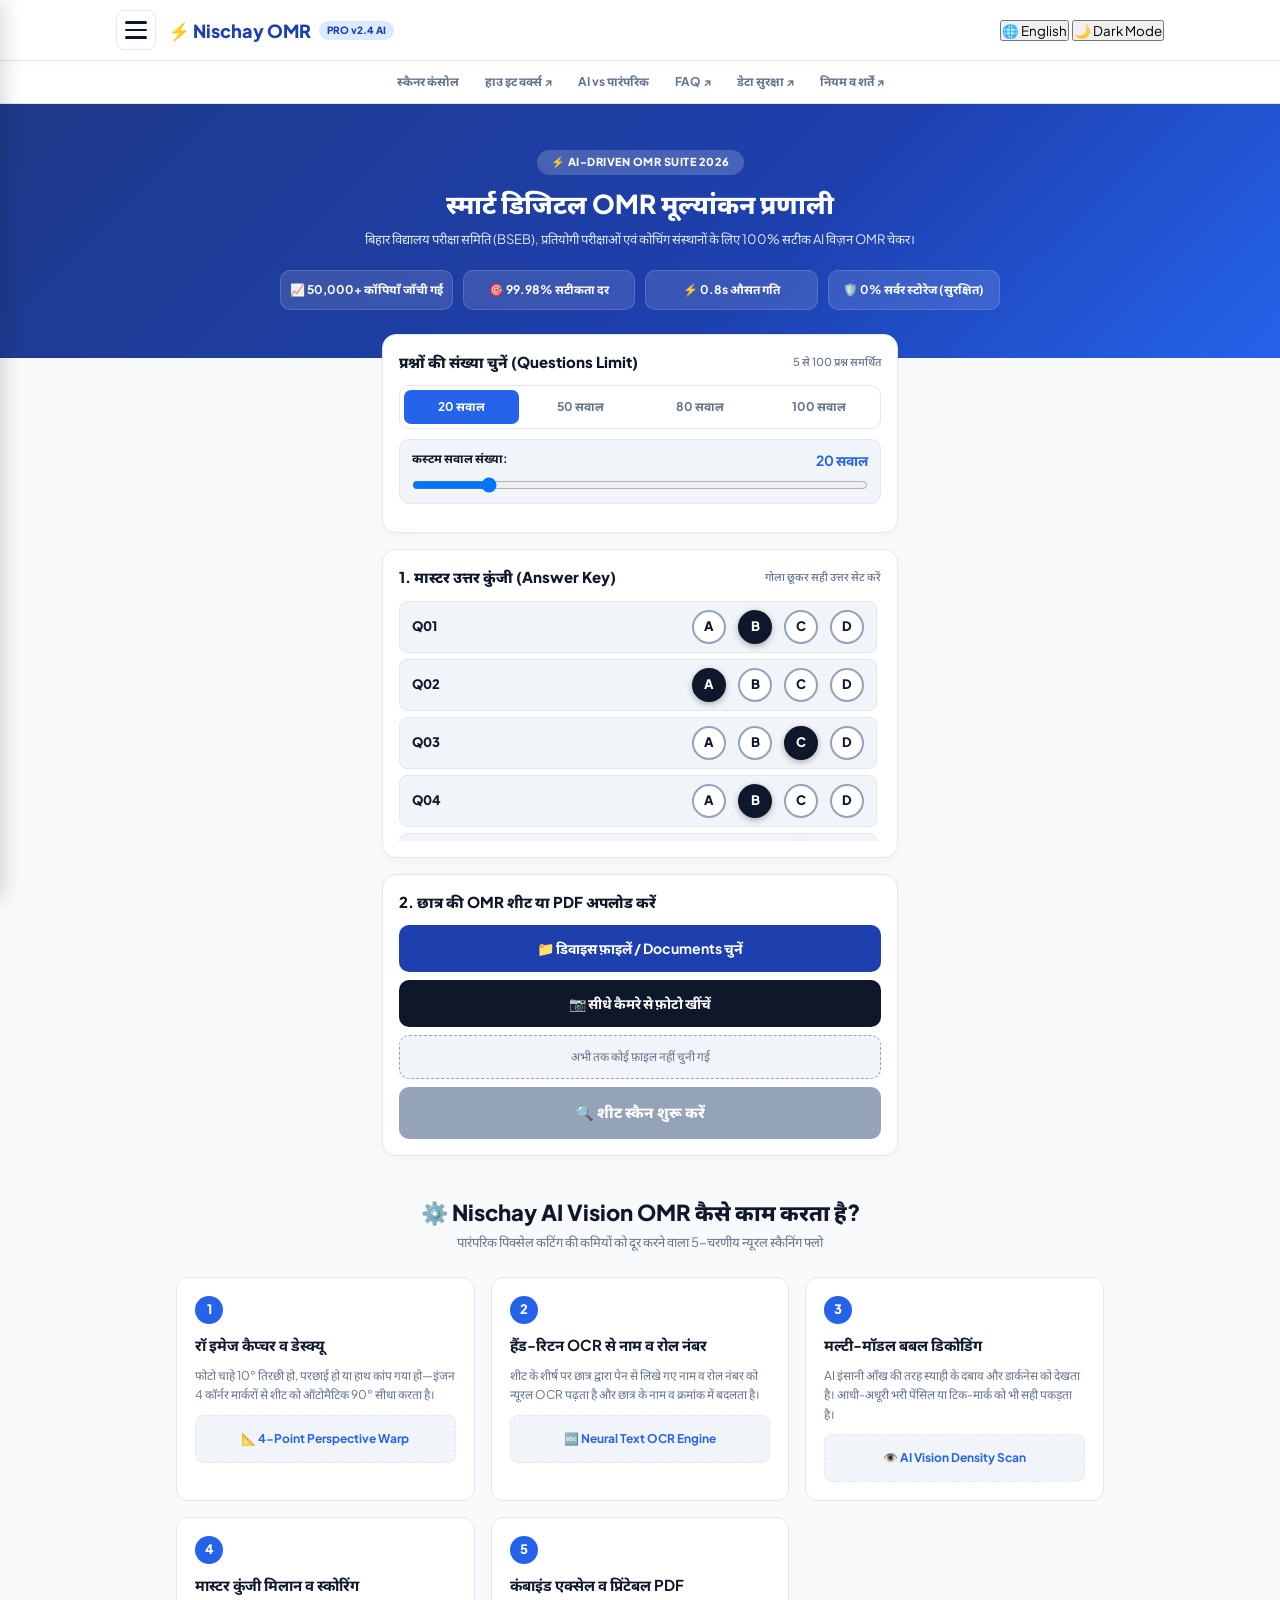
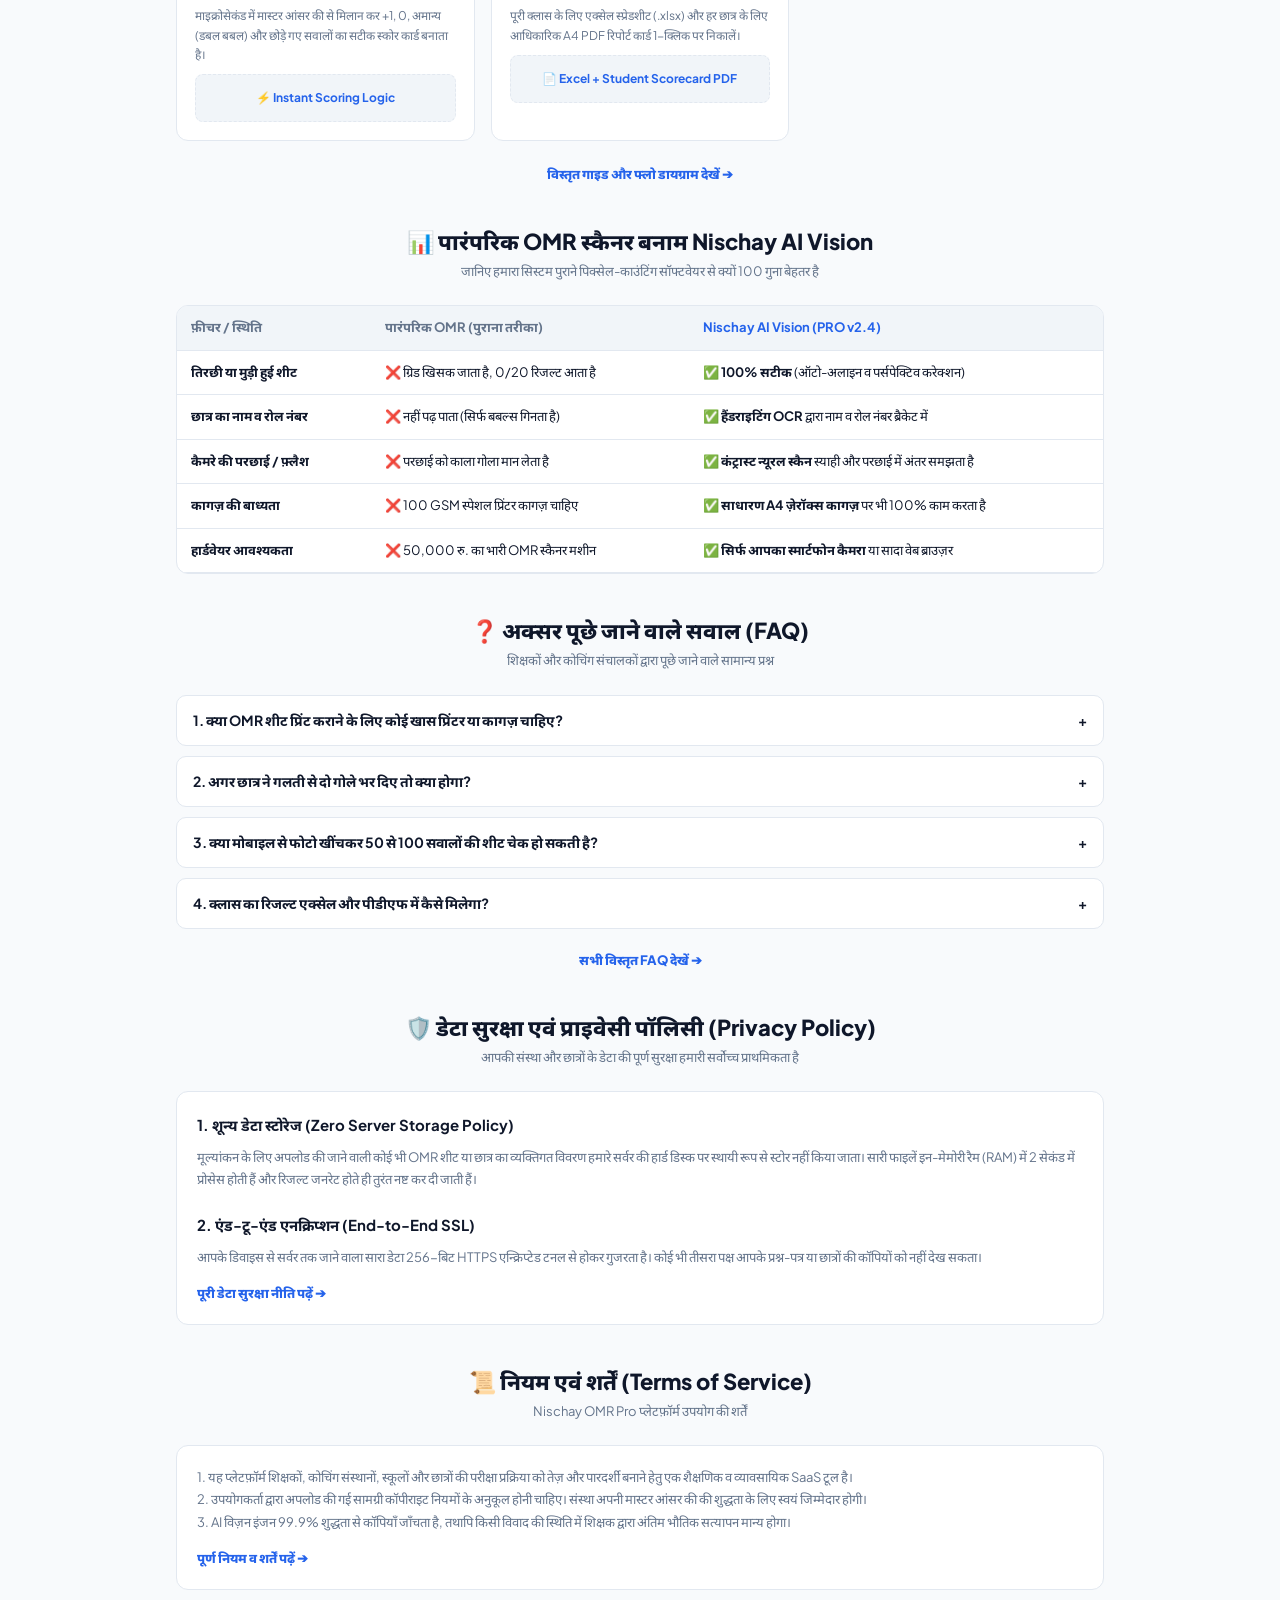
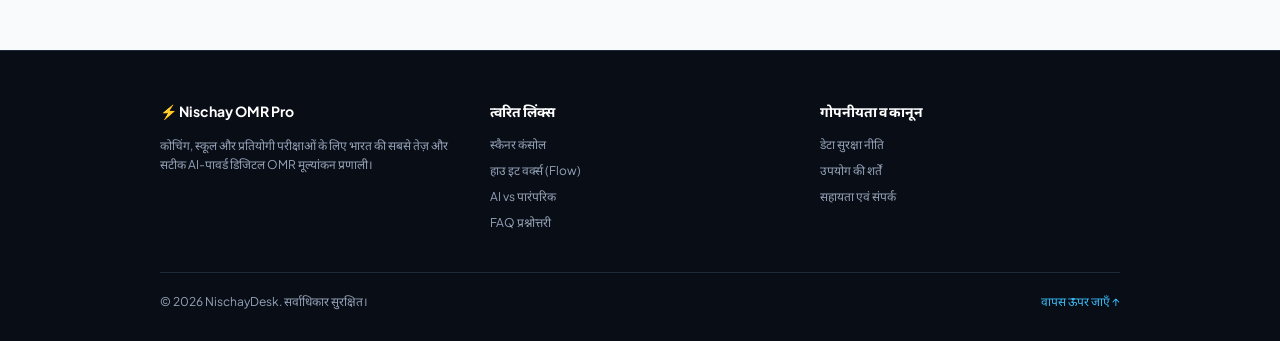
==== commit 22bf5467: "Update index.html" ====
--- a/index.html
+++ b/index.html
@@ -26,6 +26,7 @@
       --warning: #d97706;
       --nav-bg: #ffffff;
       --section-alt: #f1f5f9;
+      --overlay-bg: rgba(15, 23, 42, 0.6);
     }
 
     body.dark-mode {
@@ -39,6 +40,7 @@
       --accent: #3b82f6;
       --nav-bg: #0f172a;
       --section-alt: #131b2e;
+      --overlay-bg: rgba(0, 0, 0, 0.75);
     }
 
     * {
@@ -95,23 +97,155 @@
       background: #1e3a8a;
       color: #93c5fd;
     }
-    .nav-right-tools {
-      display: flex;
+
+    /* Real 3-Line Hamburger Button */
+    .hamburger-btn {
+      width: 40px;
+      height: 40px;
+      display: flex;
+      flex-direction: column;
+      justify-content: center;
       align-items: center;
-      gap: 10px;
-    }
-    .nav-ctrl-btn {
-      padding: 6px 12px;
+      gap: 5px;
+      background: var(--card-bg);
+      border: 1px solid var(--card-border);
+      border-radius: 8px;
+      cursor: pointer;
+      padding: 8px;
+    }
+    .hamburger-btn span {
+      display: block;
+      width: 22px;
+      height: 2.5px;
+      background: var(--text-main);
+      border-radius: 2px;
+      transition: transform 0.25s ease, opacity 0.25s ease;
+    }
+    .hamburger-btn.active span:nth-child(1) {
+      transform: translateY(7.5px) rotate(45deg);
+    }
+    .hamburger-btn.active span:nth-child(2) {
+      opacity: 0;
+    }
+    .hamburger-btn.active span:nth-child(3) {
+      transform: translateY(-7.5px) rotate(-45deg);
+    }
+
+    /* Backdrop Overlay */
+    .menu-overlay {
+      position: fixed;
+      inset: 0;
+      background: var(--overlay-bg);
+      z-index: 1050;
+      opacity: 0;
+      visibility: hidden;
+      transition: opacity 0.3s ease, visibility 0.3s ease;
+      backdrop-filter: blur(2px);
+    }
+    .menu-overlay.open {
+      opacity: 1;
+      visibility: visible;
+    }
+
+    /* Sidebar Drawer */
+    .nav-drawer {
+      position: fixed;
+      top: 0;
+      left: 0;
+      width: 285px;
+      height: 100%;
+      background: var(--card-bg);
+      border-right: 1px solid var(--card-border);
+      z-index: 1100;
+      transform: translateX(-100%);
+      transition: transform 0.3s cubic-bezier(0.4, 0, 0.2, 1);
+      display: flex;
+      flex-direction: column;
+      box-shadow: 4px 0 20px rgba(0,0,0,0.15);
+    }
+    .nav-drawer.open {
+      transform: translateX(0);
+    }
+    .drawer-header {
+      padding: 16px;
+      border-bottom: 1px solid var(--card-border);
+      display: flex;
+      align-items: center;
+      justify-content: space-between;
+    }
+    .drawer-title {
+      font-size: 16px;
+      font-weight: 800;
+      color: var(--primary);
+    }
+    .drawer-close {
+      background: none;
+      border: none;
+      font-size: 22px;
+      cursor: pointer;
+      color: var(--text-muted);
+      line-height: 1;
+      padding: 4px;
+    }
+    .drawer-body {
+      padding: 14px 12px;
+      flex: 1;
+      overflow-y: auto;
+      display: flex;
+      flex-direction: column;
+      gap: 6px;
+    }
+    .drawer-section-lbl {
+      font-size: 11px;
+      font-weight: 800;
+      text-transform: uppercase;
+      letter-spacing: 0.5px;
+      color: var(--text-muted);
+      padding: 8px 10px 4px;
+      margin-top: 6px;
+    }
+    .drawer-link {
+      display: flex;
+      align-items: center;
+      gap: 12px;
+      padding: 10px 12px;
+      border-radius: 8px;
+      font-size: 13.5px;
+      font-weight: 700;
+      color: var(--text-main);
+      text-decoration: none;
+      transition: background 0.15s ease, color 0.15s ease;
+    }
+    .drawer-link:hover, .drawer-link:active {
+      background: var(--section-alt);
+      color: var(--accent);
+    }
+    .drawer-link .icon {
+      font-size: 16px;
+      width: 22px;
+      text-align: center;
+    }
+    .drawer-footer {
+      padding: 14px;
+      border-top: 1px solid var(--card-border);
+      display: flex;
+      flex-direction: column;
+      gap: 8px;
+    }
+    .drawer-btn {
+      width: 100%;
+      padding: 9px 12px;
       border-radius: 8px;
       border: 1px solid var(--card-border);
-      background: var(--card-bg);
+      background: var(--section-alt);
       color: var(--text-main);
       font-size: 12px;
       font-weight: 700;
       cursor: pointer;
-      display: inline-flex;
+      display: flex;
       align-items: center;
-      gap: 5px;
+      justify-content: center;
+      gap: 6px;
     }
 
     /* Submenu Navigation Links */
@@ -120,10 +254,14 @@
       border-bottom: 1px solid var(--card-border);
       overflow-x: auto;
       white-space: nowrap;
-      padding: 6px 16px;
+      padding: 8px 16px;
       display: flex;
       gap: 14px;
       justify-content: center;
+      scrollbar-width: none;
+    }
+    .sub-nav-bar::-webkit-scrollbar {
+      display: none;
     }
     .sub-nav-bar a {
       text-decoration: none;
@@ -131,9 +269,11 @@
       font-weight: 700;
       color: var(--text-muted);
       padding: 4px 6px;
+      border-radius: 6px;
     }
     .sub-nav-bar a:hover {
       color: var(--accent);
+      background: var(--section-alt);
     }
 
     /* Hero Showcase */
@@ -700,12 +840,20 @@
 </head>
 <body>
 
-<!-- 1. Header & Navigation -->
+<!-- 1. Header & Navigation with Real 3-Line Hamburger -->
 <nav class="top-navbar">
   <div class="nav-container">
-    <a href="#" class="brand-logo">
-      ⚡ Nischay OMR <span class="brand-badge" data-i18n="brand_sub">PRO v2.4 AI</span>
-    </a>
+    <div style="display: flex; align-items: center; gap: 12px;">
+      <button class="hamburger-btn" id="menuToggleBtn" onclick="toggleDrawer()" aria-label="Open Menu">
+        <span></span>
+        <span></span>
+        <span></span>
+      </button>
+      <a href="index.html" class="brand-logo">
+        ⚡ Nischay OMR <span class="brand-badge" data-i18n="brand_sub">PRO v2.4 AI</span>
+      </a>
+    </div>
+
     <div class="nav-right-tools">
       <button class="nav-ctrl-btn" id="langToggleBtn" onclick="toggleLanguage()">🌐 English</button>
       <button class="nav-ctrl-btn" id="themeToggleBtn" onclick="toggleTheme()">🌙 Dark</button>
@@ -713,14 +861,57 @@
   </div>
 </nav>
 
+<!-- Mobile Slide-In Navigation Drawer -->
+<div class="menu-overlay" id="menuOverlay" onclick="closeDrawer()"></div>
+
+<aside class="nav-drawer" id="navDrawer">
+  <div class="drawer-header">
+    <div class="drawer-title">⚡ Nischay OMR Pro</div>
+    <button class="drawer-close" onclick="closeDrawer()">&times;</button>
+  </div>
+
+  <div class="drawer-body">
+    <div class="drawer-section-lbl">मुख्य नेविगेशन</div>
+    <a href="#consoleSection" class="drawer-link" onclick="closeDrawer()">
+      <span class="icon">🔍</span> <span>स्कैनर कंसोल</span>
+    </a>
+    <a href="how_its_workes.html" class="drawer-link">
+      <span class="icon">⚙️</span> <span>हाउ इट वर्क्स (OMR Flow)</span>
+    </a>
+    <a href="#comparisonSection" class="drawer-link" onclick="closeDrawer()">
+      <span class="icon">📊</span> <span>AI vs पारंपरिक OMR</span>
+    </a>
+
+    <div class="drawer-section-lbl">सहायता एवं कानूनी नीति</div>
+    <a href="faq.html" class="drawer-link">
+      <span class="icon">❓</span> <span>अक्सर पूछे जाने वाले सवाल (FAQ)</span>
+    </a>
+    <a href="privacy.html" class="drawer-link">
+      <span class="icon">🛡️</span> <span>डेटा सुरक्षा (Privacy Policy)</span>
+    </a>
+    <a href="terms.html" class="drawer-link">
+      <span class="icon">📜</span> <span>नियम एवं शर्तें (Terms)</span>
+    </a>
+  </div>
+
+  <div class="drawer-footer">
+    <button class="drawer-btn" onclick="toggleLanguage(); closeDrawer();">
+      🌐 भाषा बदलें (Hindi / Eng)
+    </button>
+    <button class="drawer-btn" onclick="toggleTheme(); closeDrawer();">
+      🌓 डार्क / लाइट मोड स्विच
+    </button>
+  </div>
+</aside>
+
 <!-- Sub Navigation Anchor Links -->
 <div class="sub-nav-bar">
   <a href="#consoleSection" data-i18n="nav_scanner">स्कैनर कंसोल</a>
-  <a href="#howItWorksSection" data-i18n="nav_how">कैसे काम करता है</a>
+  <a href="how_its_workes.html">हाउ इट वर्क्स ↗</a>
   <a href="#comparisonSection" data-i18n="nav_compare">AI vs पारंपरिक</a>
-  <a href="#faqSection" data-i18n="nav_faq">FAQ</a>
-  <a href="#privacySection" data-i18n="nav_privacy">डेटा सुरक्षा</a>
-  <a href="#termsSection" data-i18n="nav_terms">नियम व शर्तें</a>
+  <a href="faq.html">FAQ ↗</a>
+  <a href="privacy.html">डेटा सुरक्षा ↗</a>
+  <a href="terms.html">नियम व शर्तें ↗</a>
 </div>
 
 <!-- 2. Hero Showcase Banner -->
@@ -892,6 +1083,12 @@
       <p>पूरी क्लास के लिए एक्सेल स्प्रेडशीट (.xlsx) और हर छात्र के लिए आधिकारिक A4 PDF रिपोर्ट कार्ड 1-क्लिक पर निकालें।</p>
       <div class="flow-visual-box">📄 Excel + Student Scorecard PDF</div>
     </div>
+  </div>
+
+  <div style="text-align: center; margin-top: 20px;">
+    <a href="how_its_workes.html" style="color:var(--accent); font-weight:800; font-size:13px; text-decoration:none;">
+      विस्तृत गाइड और फ्लो डायग्राम देखें ➔
+    </a>
   </div>
 </section>
 
@@ -990,6 +1187,12 @@
       </div>
     </div>
   </div>
+
+  <div style="text-align: center; margin-top: 18px;">
+    <a href="faq.html" style="color:var(--accent); font-weight:800; font-size:13px; text-decoration:none;">
+      सभी विस्तृत FAQ देखें ➔
+    </a>
+  </div>
 </section>
 
 <!-- 7. Data Privacy & Terms -->
@@ -1005,6 +1208,12 @@
     <br>
     <h3>2. एंड-टू-एंड एनक्रिप्शन (End-to-End SSL)</h3>
     <p>आपके डिवाइस से सर्वर तक जाने वाला सारा डेटा 256-बिट HTTPS एन्क्रिप्टेड टनल से होकर गुजरता है। कोई भी तीसरा पक्ष आपके प्रश्न-पत्र या छात्रों की कॉपियों को नहीं देख सकता।</p>
+    
+    <div style="margin-top: 14px;">
+      <a href="privacy.html" style="color:var(--accent); font-weight:800; text-decoration:none;">
+        पूरी डेटा सुरक्षा नीति पढ़ें ➔
+      </a>
+    </div>
   </div>
 </section>
 
@@ -1018,6 +1227,12 @@
     <p>1. यह प्लेटफ़ॉर्म शिक्षकों, कोचिंग संस्थानों, स्कूलों और छात्रों की परीक्षा प्रक्रिया को तेज़ और पारदर्शी बनाने हेतु एक शैक्षणिक व व्यावसायिक SaaS टूल है।</p>
     <p>2. उपयोगकर्ता द्वारा अपलोड की गई सामग्री कॉपीराइट नियमों के अनुकूल होनी चाहिए। संस्था अपनी मास्टर आंसर की की शुद्धता के लिए स्वयं जिम्मेदार होगी।</p>
     <p>3. AI विज़न इंजन 99.9% शुद्धता से कॉपियाँ जाँचता है, तथापि किसी विवाद की स्थिति में शिक्षक द्वारा अंतिम भौतिक सत्यापन मान्य होगा।</p>
+
+    <div style="margin-top: 14px;">
+      <a href="terms.html" style="color:var(--accent); font-weight:800; text-decoration:none;">
+        पूर्ण नियम व शर्तें पढ़ें ➔
+      </a>
+    </div>
   </div>
 </section>
 
@@ -1035,17 +1250,17 @@
       <h5>त्वरित लिंक्स</h5>
       <ul>
         <li><a href="#consoleSection" data-i18n="nav_scanner">स्कैनर कंसोल</a></li>
-        <li><a href="#howItWorksSection" data-i18n="nav_how">कैसे काम करता है</a></li>
+        <li><a href="how_its_workes.html">हाउ इट वर्क्स (Flow)</a></li>
         <li><a href="#comparisonSection" data-i18n="nav_compare">AI vs पारंपरिक</a></li>
-        <li><a href="#faqSection" data-i18n="nav_faq">FAQ</a></li>
+        <li><a href="faq.html">FAQ प्रश्नोत्तरी</a></li>
       </ul>
     </div>
 
     <div class="footer-col">
       <h5>गोपनीयता व कानून</h5>
       <ul>
-        <li><a href="#privacySection" data-i18n="nav_privacy">डेटा सुरक्षा नीति</a></li>
-        <li><a href="#termsSection" data-i18n="nav_terms">उपयोग की शर्तें</a></li>
+        <li><a href="privacy.html">डेटा सुरक्षा नीति</a></li>
+        <li><a href="terms.html">उपयोग की शर्तें</a></li>
         <li><a href="mailto:support@nischaydesk.com">सहायता एवं संपर्क</a></li>
       </ul>
     </div>
@@ -1063,9 +1278,37 @@
 <script src="translations.js"></script>
 <script src="theme_engine.js"></script>
 <script src="pdf_engine.js"></script>
-<script src="app.js?v=5001"></script>
+<script src="app.js?v=6001"></script>
 
 <script>
+  // Real 3-Line Hamburger Drawer Functions
+  function toggleDrawer() {
+    const drawer = document.getElementById("navDrawer");
+    const overlay = document.getElementById("menuOverlay");
+    const btn = document.getElementById("menuToggleBtn");
+
+    const isOpen = drawer.classList.contains("open");
+    if (isOpen) {
+      closeDrawer();
+    } else {
+      drawer.classList.add("open");
+      overlay.classList.add("open");
+      btn.classList.add("active");
+      document.body.style.overflow = "hidden";
+    }
+  }
+
+  function closeDrawer() {
+    const drawer = document.getElementById("navDrawer");
+    const overlay = document.getElementById("menuOverlay");
+    const btn = document.getElementById("menuToggleBtn");
+
+    if (drawer) drawer.classList.remove("open");
+    if (overlay) overlay.classList.remove("open");
+    if (btn) btn.classList.remove("active");
+    document.body.style.overflow = "";
+  }
+
   // Dynamic Slider Controller for 5 to 100 Questions
   function onSliderChange(val) {
     document.getElementById("rangeValDisplay").innerText = val;
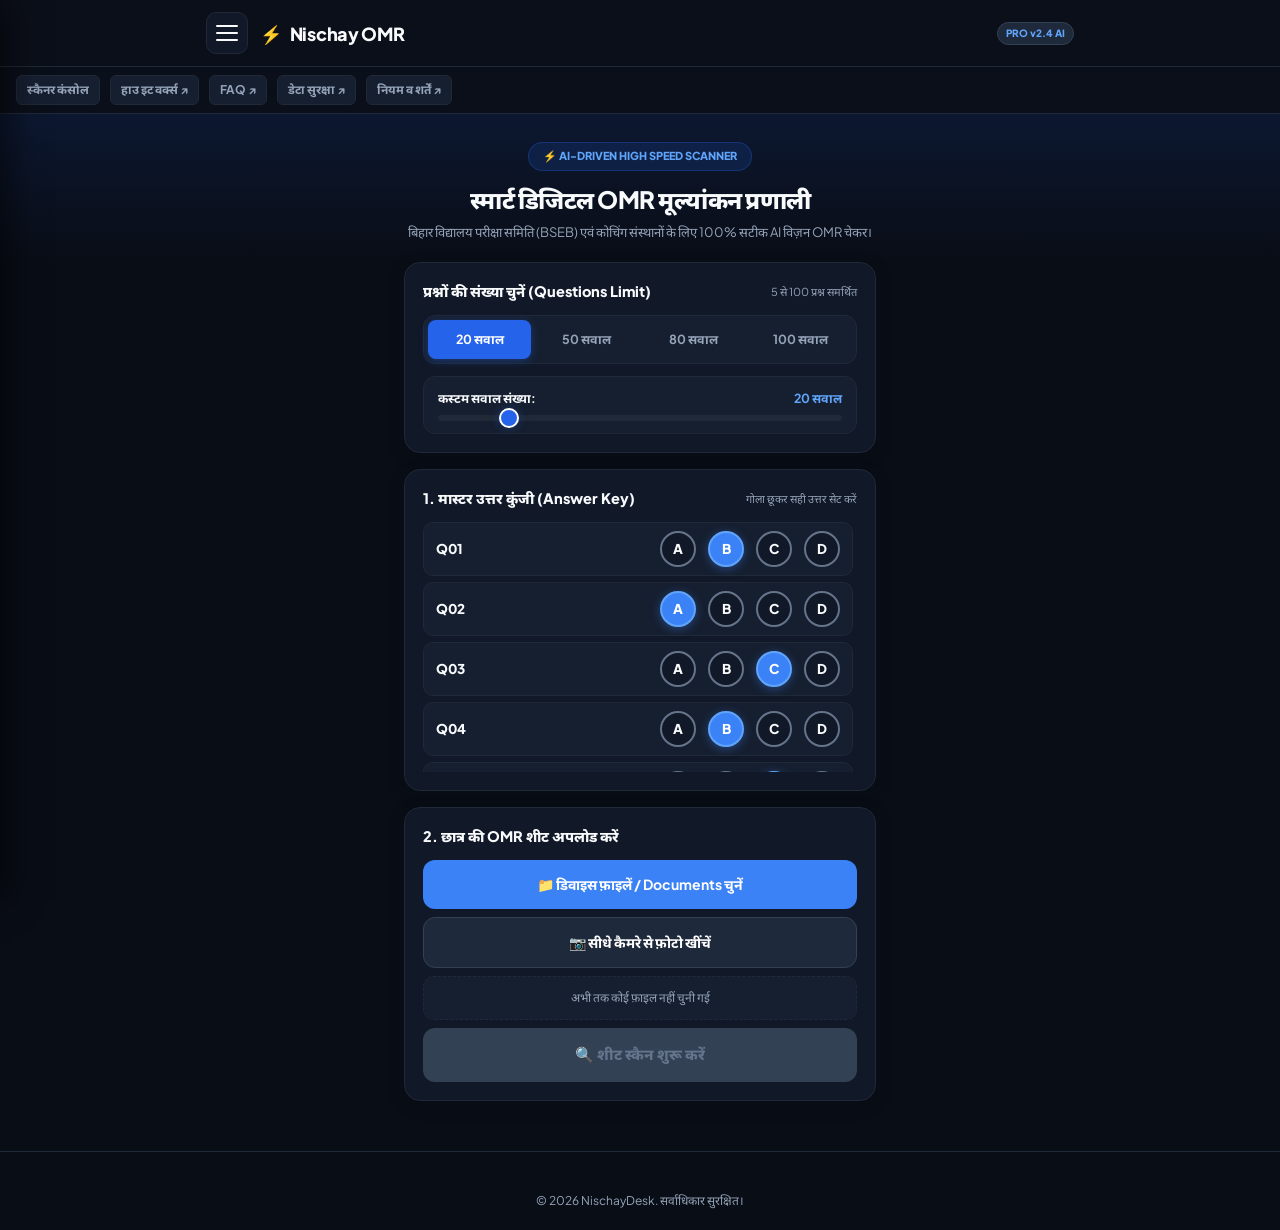
==== commit 6e28f31f: "Update index.html" ====
--- a/index.html
+++ b/index.html
@@ -3,9 +3,8 @@
 <head>
   <meta charset="UTF-8">
   <meta name="viewport" content="width=device-width, initial-scale=1.0, maximum-scale=1.0, user-scalable=no">
-  <title>Nischay OMR Pro - AI Powered High Precision Evaluation Suite</title>
+  <title>Nischay OMR Pro - AI Evaluation Console</title>
   
-  <!-- Google Fonts & PDF Engine Library -->
   <link rel="preconnect" href="https://fonts.googleapis.com">
   <link rel="preconnect" href="https://fonts.gstatic.com" crossorigin>
   <link href="https://fonts.googleapis.com/css2?family=Plus+Jakarta+Sans:wght@500;600;700;800&family=Noto+Sans+Devanagari:wght@500;600;700;800&display=swap" rel="stylesheet">
@@ -13,14 +12,31 @@
 
   <style>
     :root {
+      --bg: #090d16;
+      --card-bg: #111827;
+      --card-border: #1f2937;
+      --text-main: #f8fafc;
+      --text-muted: #94a3b8;
+      --primary: #3b82f6;
+      --accent: #2563eb;
+      --accent-glow: rgba(37, 99, 235, 0.35);
+      --success: #22c55e;
+      --danger: #ef4444;
+      --warning: #f59e0b;
+      --nav-bg: #0b0f19;
+      --section-alt: #161f30;
+      --overlay-bg: rgba(0, 0, 0, 0.75);
+    }
+
+    body.light-mode {
       --bg: #f8fafc;
       --card-bg: #ffffff;
       --card-border: #e2e8f0;
       --text-main: #0f172a;
       --text-muted: #64748b;
       --primary: #1e40af;
-      --primary-hover: #1d4ed8;
       --accent: #2563eb;
+      --accent-glow: rgba(37, 99, 235, 0.15);
       --success: #16a34a;
       --danger: #dc2626;
       --warning: #d97706;
@@ -29,27 +45,13 @@
       --overlay-bg: rgba(15, 23, 42, 0.6);
     }
 
-    body.dark-mode {
-      --bg: #0b0f19;
-      --card-bg: #111827;
-      --card-border: #1f2937;
-      --text-main: #f8fafc;
-      --text-muted: #94a3b8;
-      --primary: #3b82f6;
-      --primary-hover: #60a5fa;
-      --accent: #3b82f6;
-      --nav-bg: #0f172a;
-      --section-alt: #131b2e;
-      --overlay-bg: rgba(0, 0, 0, 0.75);
-    }
-
     * {
       box-sizing: border-box;
       margin: 0;
       padding: 0;
       font-family: 'Plus Jakarta Sans', 'Noto Sans Devanagari', sans-serif;
       -webkit-tap-highlight-color: transparent;
-      transition: background-color 0.2s ease, border-color 0.2s ease, color 0.2s ease;
+      outline: none;
     }
 
     body {
@@ -57,51 +59,63 @@
       color: var(--text-main);
       overflow-x: hidden;
       line-height: 1.5;
-    }
-
-    /* Sticky Navbar */
+      transition: background-color 0.25s ease, color 0.25s ease;
+    }
+
+    /* Top Sticky Header - Super Clean (No Outer Buttons) */
     .top-navbar {
       background: var(--nav-bg);
       border-bottom: 1px solid var(--card-border);
       position: sticky;
       top: 0;
       z-index: 1000;
-      box-shadow: 0 2px 10px rgba(0,0,0,0.03);
+      backdrop-filter: blur(8px);
     }
     .nav-container {
-      max-width: 1080px;
+      max-width: 900px;
       margin: 0 auto;
-      padding: 10px 16px;
+      padding: 12px 16px;
       display: flex;
       justify-content: space-between;
       align-items: center;
     }
+    .nav-left {
+      display: flex;
+      align-items: center;
+      gap: 12px;
+    }
     .brand-logo {
       display: flex;
       align-items: center;
       gap: 8px;
       font-weight: 800;
       font-size: 18px;
-      color: var(--primary);
+      color: var(--text-main);
       text-decoration: none;
+      letter-spacing: -0.3px;
+    }
+    .brand-logo span.bolt {
+      color: #eab308;
     }
     .brand-badge {
       font-size: 10px;
+      background: #1e293b;
+      color: #60a5fa;
+      border: 1px solid #334155;
+      padding: 3px 8px;
+      border-radius: 20px;
+      font-weight: 800;
+    }
+    body.light-mode .brand-badge {
       background: #dbeafe;
       color: #1e40af;
-      padding: 2px 8px;
-      border-radius: 12px;
-      font-weight: 800;
-    }
-    body.dark-mode .brand-badge {
-      background: #1e3a8a;
-      color: #93c5fd;
-    }
-
-    /* Real 3-Line Hamburger Button */
+      border-color: #bfdbfe;
+    }
+
+    /* Modern 3-Line Hamburger Button */
     .hamburger-btn {
-      width: 40px;
-      height: 40px;
+      width: 42px;
+      height: 42px;
       display: flex;
       flex-direction: column;
       justify-content: center;
@@ -109,26 +123,30 @@
       gap: 5px;
       background: var(--card-bg);
       border: 1px solid var(--card-border);
-      border-radius: 8px;
+      border-radius: 10px;
       cursor: pointer;
-      padding: 8px;
+      padding: 9px;
+      transition: transform 0.15s ease, border-color 0.15s ease;
+    }
+    .hamburger-btn:active {
+      transform: scale(0.92);
     }
     .hamburger-btn span {
       display: block;
       width: 22px;
-      height: 2.5px;
+      height: 2.2px;
       background: var(--text-main);
       border-radius: 2px;
       transition: transform 0.25s ease, opacity 0.25s ease;
     }
     .hamburger-btn.active span:nth-child(1) {
-      transform: translateY(7.5px) rotate(45deg);
+      transform: translateY(7px) rotate(45deg);
     }
     .hamburger-btn.active span:nth-child(2) {
       opacity: 0;
     }
     .hamburger-btn.active span:nth-child(3) {
-      transform: translateY(-7.5px) rotate(-45deg);
+      transform: translateY(-7px) rotate(-45deg);
     }
 
     /* Backdrop Overlay */
@@ -139,8 +157,8 @@
       z-index: 1050;
       opacity: 0;
       visibility: hidden;
-      transition: opacity 0.3s ease, visibility 0.3s ease;
-      backdrop-filter: blur(2px);
+      transition: opacity 0.25s ease, visibility 0.25s ease;
+      backdrop-filter: blur(3px);
     }
     .menu-overlay.open {
       opacity: 1;
@@ -152,22 +170,22 @@
       position: fixed;
       top: 0;
       left: 0;
-      width: 285px;
+      width: 300px;
       height: 100%;
       background: var(--card-bg);
       border-right: 1px solid var(--card-border);
       z-index: 1100;
       transform: translateX(-100%);
-      transition: transform 0.3s cubic-bezier(0.4, 0, 0.2, 1);
+      transition: transform 0.28s cubic-bezier(0.4, 0, 0.2, 1);
       display: flex;
       flex-direction: column;
-      box-shadow: 4px 0 20px rgba(0,0,0,0.15);
+      box-shadow: 10px 0 30px rgba(0,0,0,0.5);
     }
     .nav-drawer.open {
       transform: translateX(0);
     }
     .drawer-header {
-      padding: 16px;
+      padding: 18px 16px;
       border-bottom: 1px solid var(--card-border);
       display: flex;
       align-items: center;
@@ -176,19 +194,23 @@
     .drawer-title {
       font-size: 16px;
       font-weight: 800;
-      color: var(--primary);
+      color: var(--text-main);
     }
     .drawer-close {
-      background: none;
-      border: none;
-      font-size: 22px;
+      background: var(--section-alt);
+      border: 1px solid var(--card-border);
+      width: 32px;
+      height: 32px;
+      border-radius: 8px;
+      color: var(--text-muted);
+      font-size: 18px;
       cursor: pointer;
-      color: var(--text-muted);
-      line-height: 1;
-      padding: 4px;
+      display: flex;
+      align-items: center;
+      justify-content: center;
     }
     .drawer-body {
-      padding: 14px 12px;
+      padding: 16px 12px;
       flex: 1;
       overflow-y: auto;
       display: flex;
@@ -199,65 +221,73 @@
       font-size: 11px;
       font-weight: 800;
       text-transform: uppercase;
-      letter-spacing: 0.5px;
+      letter-spacing: 0.8px;
       color: var(--text-muted);
-      padding: 8px 10px 4px;
-      margin-top: 6px;
+      padding: 10px 10px 4px;
     }
     .drawer-link {
       display: flex;
       align-items: center;
       gap: 12px;
-      padding: 10px 12px;
-      border-radius: 8px;
-      font-size: 13.5px;
+      padding: 12px 14px;
+      border-radius: 10px;
+      font-size: 14px;
       font-weight: 700;
       color: var(--text-main);
       text-decoration: none;
       transition: background 0.15s ease, color 0.15s ease;
     }
-    .drawer-link:hover, .drawer-link:active {
+    .drawer-link:active, .drawer-link:hover {
       background: var(--section-alt);
-      color: var(--accent);
+      color: var(--primary);
     }
     .drawer-link .icon {
-      font-size: 16px;
-      width: 22px;
+      font-size: 17px;
+      width: 24px;
       text-align: center;
     }
-    .drawer-footer {
-      padding: 14px;
-      border-top: 1px solid var(--card-border);
+
+    /* Drawer Quick Switches (Language & Dark Mode Inside Drawer) */
+    .drawer-quick-controls {
+      background: var(--section-alt);
+      border: 1px solid var(--card-border);
+      border-radius: 12px;
+      padding: 10px;
+      margin: 10px 4px 6px;
       display: flex;
       flex-direction: column;
       gap: 8px;
     }
-    .drawer-btn {
-      width: 100%;
-      padding: 9px 12px;
+    .drawer-ctrl-row {
+      display: flex;
+      justify-content: space-between;
+      align-items: center;
+      padding: 6px 4px;
+    }
+    .drawer-ctrl-row span {
+      font-size: 13px;
+      font-weight: 700;
+    }
+    .switch-btn {
+      padding: 7px 14px;
       border-radius: 8px;
       border: 1px solid var(--card-border);
-      background: var(--section-alt);
+      background: var(--card-bg);
       color: var(--text-main);
       font-size: 12px;
       font-weight: 700;
       cursor: pointer;
-      display: flex;
-      align-items: center;
-      justify-content: center;
-      gap: 6px;
-    }
-
-    /* Submenu Navigation Links */
+    }
+
+    /* Quick Horizontal Sub-bar */
     .sub-nav-bar {
-      background: var(--card-bg);
+      background: var(--nav-bg);
       border-bottom: 1px solid var(--card-border);
       overflow-x: auto;
       white-space: nowrap;
       padding: 8px 16px;
       display: flex;
-      gap: 14px;
-      justify-content: center;
+      gap: 10px;
       scrollbar-width: none;
     }
     .sub-nav-bar::-webkit-scrollbar {
@@ -268,79 +298,61 @@
       font-size: 12px;
       font-weight: 700;
       color: var(--text-muted);
-      padding: 4px 6px;
+      padding: 5px 10px;
       border-radius: 6px;
-    }
-    .sub-nav-bar a:hover {
-      color: var(--accent);
       background: var(--section-alt);
-    }
-
-    /* Hero Showcase */
+      border: 1px solid var(--card-border);
+    }
+
+    /* Minimalist High-End Hero (No Dummy Numbers) */
     .hero-banner {
-      background: linear-gradient(135deg, #1e3a8a 0%, #1e40af 60%, #2563eb 100%);
-      color: #ffffff;
-      padding: 44px 18px 48px;
+      background: linear-gradient(180deg, rgba(37, 99, 235, 0.12) 0%, rgba(0, 0, 0, 0) 100%);
+      padding: 28px 16px 20px;
       text-align: center;
     }
     .hero-tag {
-      display: inline-block;
-      padding: 4px 14px;
-      background: rgba(255,255,255,0.18);
+      display: inline-flex;
+      align-items: center;
+      gap: 6px;
+      padding: 5px 14px;
+      background: rgba(37, 99, 235, 0.15);
+      border: 1px solid rgba(37, 99, 235, 0.3);
       border-radius: 30px;
       font-size: 11px;
       font-weight: 800;
-      letter-spacing: 0.5px;
-      margin-bottom: 12px;
+      color: #60a5fa;
+      margin-bottom: 10px;
     }
     .hero-banner h1 {
-      font-size: 26px;
-      font-weight: 800;
-      margin-bottom: 10px;
-      line-height: 1.3;
+      font-size: 24px;
+      font-weight: 800;
+      margin-bottom: 6px;
+      letter-spacing: -0.5px;
     }
     .hero-banner p {
       font-size: 13px;
-      max-width: 650px;
-      margin: 0 auto 20px;
-      color: #e2e8f0;
-    }
-    .hero-stats-row {
-      display: grid;
-      grid-template-columns: repeat(auto-fit, minmax(130px, 1fr));
-      gap: 10px;
-      max-width: 720px;
+      max-width: 520px;
       margin: 0 auto;
-    }
-    .stat-pill {
-      background: rgba(255, 255, 255, 0.12);
-      backdrop-filter: blur(4px);
-      padding: 10px 8px;
-      border-radius: 10px;
-      font-size: 12px;
-      font-weight: 700;
-      border: 1px solid rgba(255,255,255,0.15);
-    }
-
-    /* Main Console Wrapper */
+      color: var(--text-muted);
+    }
+
+    /* Main Console Layout */
     .main-wrapper {
-      max-width: 540px;
-      margin: -24px auto 40px;
-      padding: 0 12px;
-      position: relative;
-      z-index: 10;
+      max-width: 500px;
+      margin: 0 auto 50px;
+      padding: 0 14px;
     }
 
     .app-card {
       background: var(--card-bg);
       border: 1px solid var(--card-border);
-      border-radius: 14px;
-      padding: 16px;
+      border-radius: 16px;
+      padding: 18px;
       margin-bottom: 16px;
-      box-shadow: 0 4px 14px rgba(0,0,0,0.03);
+      box-shadow: 0 4px 20px rgba(0,0,0,0.1);
     }
     .card-head {
-      font-size: 15px;
+      font-size: 14.5px;
       font-weight: 800;
       display: flex;
       justify-content: space-between;
@@ -350,114 +362,138 @@
     .sub-hint {
       font-size: 11px;
       color: var(--text-muted);
-      font-weight: 500;
-    }
-
-    /* Dynamic Questions Slider & Tabs */
+      font-weight: normal;
+    }
+
+    /* Custom Non-Default Segmented Tabs */
     .tabs-group {
       display: flex;
-      background: var(--card-bg);
+      background: var(--section-alt);
       padding: 4px;
-      border-radius: 10px;
+      border-radius: 12px;
       gap: 4px;
-      margin-bottom: 10px;
+      margin-bottom: 12px;
       border: 1px solid var(--card-border);
     }
     .tab-item {
       flex: 1;
       text-align: center;
-      padding: 8px 2px;
-      font-size: 12px;
+      padding: 10px 2px;
+      font-size: 12.5px;
       font-weight: 700;
       color: var(--text-muted);
-      border-radius: 7px;
+      border-radius: 8px;
       cursor: pointer;
       user-select: none;
+      transition: all 0.15s ease;
     }
     .tab-item.active {
       background: var(--accent);
       color: #ffffff;
-    }
-
+      box-shadow: 0 2px 10px var(--accent-glow);
+    }
+
+    /* Pro Custom Slider */
     .slider-box {
       background: var(--section-alt);
-      padding: 10px 12px;
-      border-radius: 10px;
-      margin-bottom: 12px;
+      padding: 12px 14px;
+      border-radius: 12px;
+      display: flex;
+      flex-direction: column;
+      gap: 8px;
+      border: 1px solid var(--card-border);
+    }
+    .slider-info {
+      display: flex;
+      justify-content: space-between;
+      font-size: 12.5px;
+      font-weight: 700;
+    }
+    input[type=range] {
+      -webkit-appearance: none;
+      width: 100%;
+      height: 6px;
+      background: var(--card-border);
+      border-radius: 5px;
+      outline: none;
+    }
+    input[type=range]::-webkit-slider-thumb {
+      -webkit-appearance: none;
+      width: 20px;
+      height: 20px;
+      background: var(--accent);
+      border-radius: 50%;
+      cursor: pointer;
+      box-shadow: 0 0 10px var(--accent-glow);
+      border: 2px solid #ffffff;
+    }
+
+    /* Precision Matrix Grid */
+    #matrixContainer {
+      max-height: 250px;
+      overflow-y: auto;
+      padding-right: 4px;
       display: flex;
       flex-direction: column;
       gap: 6px;
-      border: 1px solid var(--card-border);
-    }
-    .slider-info {
-      display: flex;
-      justify-content: space-between;
-      font-size: 12px;
-      font-weight: 700;
-    }
-    input[type=range] {
-      width: 100%;
-      cursor: pointer;
-    }
-
-    /* Matrix Bubble Grid */
-    #matrixContainer {
-      max-height: 240px;
-      overflow-y: auto;
-      padding-right: 4px;
-      display: flex;
-      flex-direction: column;
-      gap: 6px;
     }
     .matrix-row {
-      display: flex;
-      align-items: center;
-      justify-content: space-between;
+      display: flex !important;
+      flex-direction: row !important;
+      align-items: center !important;
+      justify-content: space-between !important;
       background: var(--section-alt);
       padding: 8px 12px;
-      border-radius: 8px;
+      border-radius: 10px;
       border: 1px solid var(--card-border);
     }
     .q-label {
       font-weight: 800;
-      font-size: 13px;
+      font-size: 13.5px;
       width: 48px;
+      color: var(--text-main);
     }
     .options-group {
-      display: flex;
-      gap: 12px;
+      display: flex !important;
+      flex-direction: row !important;
+      gap: 12px !important;
+      align-items: center !important;
     }
     .opt-bubble {
-      width: 34px;
-      height: 34px;
-      border-radius: 50%;
-      border: 2px solid #94a3b8;
-      display: flex;
-      align-items: center;
-      justify-content: center;
-      font-weight: 800;
-      font-size: 13px;
-      color: var(--text-main);
-      background: var(--card-bg);
-      cursor: pointer;
-      user-select: none;
+      width: 36px !important;
+      height: 36px !important;
+      border-radius: 50% !important;
+      border: 2px solid #64748b !important;
+      display: flex !important;
+      align-items: center !important;
+      justify-content: center !important;
+      font-weight: 800 !important;
+      font-size: 13.5px !important;
+      color: var(--text-main) !important;
+      background: var(--card-bg) !important;
+      cursor: pointer !important;
+      user-select: none !important;
+      transition: transform 0.1s ease;
+    }
+    .opt-bubble:active {
+      transform: scale(0.92);
     }
     .opt-bubble.selected {
-      background: var(--text-main);
-      border-color: var(--text-main);
-      color: var(--card-bg);
-      box-shadow: 0 2px 6px rgba(0,0,0,0.3);
-    }
-
-    /* Upload Area */
+      background: #3b82f6 !important;
+      border-color: #60a5fa !important;
+      color: #ffffff !important;
+      box-shadow: 0 2px 10px rgba(59, 130, 246, 0.4) !important;
+    }
+
+    /* Action Buttons */
     .btn-action {
       display: flex;
       align-items: center;
       justify-content: center;
       gap: 8px;
       width: 100%;
-      padding: 13px;
-      border-radius: 10px;
+      padding: 14px;
+      border-radius: 12px;
       font-size: 14px;
       font-weight: 700;
       color: #ffffff;
@@ -468,12 +504,11 @@
       user-select: none;
     }
     .btn-upload { background: var(--primary); }
-    .btn-camera { background: #0f172a; }
-    body.dark-mode .btn-camera { background: #1f2937; }
+    .btn-camera { background: #1e293b; border: 1px solid #334155; }
     .hidden-input { display: none !important; }
 
     .file-status-box {
-      border: 1.5px dashed #94a3b8;
+      border: 1.5px dashed var(--card-border);
       border-radius: 10px;
       padding: 12px;
       text-align: center;
@@ -513,28 +548,33 @@
 
     .btn-scan-trigger {
       width: 100%;
-      padding: 15px;
+      padding: 16px;
       background: var(--accent);
       color: #ffffff;
       border: none;
-      border-radius: 10px;
+      border-radius: 12px;
       font-size: 15px;
       font-weight: 800;
       cursor: pointer;
-      box-shadow: 0 4px 12px rgba(37, 99, 235, 0.25);
+      box-shadow: 0 4px 14px var(--accent-glow);
+      transition: opacity 0.15s ease, transform 0.1s ease;
+    }
+    .btn-scan-trigger:active {
+      transform: scale(0.98);
     }
     .btn-scan-trigger:disabled {
-      background: #94a3b8;
+      background: #334155;
+      color: #64748b;
       cursor: not-allowed;
       box-shadow: none;
     }
 
-    /* 0 to 100 Real Dynamic Progress Bar */
+    /* REAL CONTINUOUS UNSTOPPABLE 0-100 PROGRESS BAR */
     .progress-box {
       display: none;
-      margin-top: 10px;
-      padding: 12px;
-      border-radius: 10px;
+      margin-top: 12px;
+      padding: 14px;
+      border-radius: 12px;
       background: var(--section-alt);
       border: 1px solid var(--card-border);
     }
@@ -542,12 +582,12 @@
       display: flex;
       justify-content: space-between;
       font-size: 12px;
-      font-weight: 700;
-      margin-bottom: 6px;
+      font-weight: 800;
+      margin-bottom: 8px;
     }
     .progress-bar-track {
       width: 100%;
-      height: 9px;
+      height: 8px;
       background: var(--card-border);
       border-radius: 6px;
       overflow: hidden;
@@ -555,25 +595,26 @@
     .progress-bar-fill {
       width: 0%;
       height: 100%;
-      background: linear-gradient(90deg, #2563eb, #16a34a);
-      transition: width 0.15s ease-out;
+      background: linear-gradient(90deg, #3b82f6, #22c55e);
+      border-radius: 6px;
+      transition: width 0.08s linear;
     }
     .progress-desc {
-      margin-top: 6px;
+      margin-top: 8px;
       font-size: 11px;
       color: var(--text-muted);
       text-align: center;
     }
 
-    /* Results Dashboard */
+    /* Results */
     .results-panel {
       display: none;
       margin-top: 8px;
     }
     .score-banner {
-      background: linear-gradient(135deg, #1e40af, #2563eb);
+      background: linear-gradient(135deg, #1e3a8a, #2563eb);
       color: white;
-      border-radius: 12px;
+      border-radius: 14px;
       padding: 20px 14px;
       text-align: center;
       margin-bottom: 12px;
@@ -585,7 +626,7 @@
       opacity: 0.9;
     }
     .score-banner .number {
-      font-size: 38px;
+      font-size: 42px;
       font-weight: 800;
       margin: 8px 0 12px;
     }
@@ -597,26 +638,25 @@
     .breakdown-item {
       background: rgba(255, 255, 255, 0.15);
       padding: 8px 2px;
-      border-radius: 6px;
+      border-radius: 8px;
     }
     .breakdown-item .val {
-      font-size: 15px;
+      font-size: 16px;
       font-weight: 800;
     }
     .breakdown-item .lbl {
       font-size: 10px;
-      opacity: 0.85;
+      opacity: 0.9;
       margin-top: 2px;
     }
 
-    /* Dual Downloads */
     .btn-download-excel {
       width: 100%;
-      padding: 13px;
+      padding: 14px;
       background: var(--success);
       color: #ffffff;
       border: none;
-      border-radius: 10px;
+      border-radius: 12px;
       font-size: 14px;
       font-weight: 800;
       cursor: pointer;
@@ -624,11 +664,11 @@
     }
     .btn-download-pdf {
       width: 100%;
-      padding: 13px;
+      padding: 14px;
       background: var(--danger);
       color: #ffffff;
       border: none;
-      border-radius: 10px;
+      border-radius: 12px;
       font-size: 14px;
       font-weight: 800;
       cursor: pointer;
@@ -642,7 +682,7 @@
       text-align: center;
     }
     th, td {
-      padding: 8px 4px;
+      padding: 9px 4px;
       border-bottom: 1px solid var(--card-border);
     }
     th {
@@ -655,213 +695,35 @@
     .status-skp { color: var(--text-muted); }
     .status-inv { color: var(--warning); font-weight: 700; }
 
-    /* Infographics & Extended Sections */
-    .extended-section {
-      max-width: 960px;
-      margin: 40px auto;
-      padding: 0 16px;
-    }
-    .sec-title-box {
+    footer {
       text-align: center;
-      margin-bottom: 24px;
-    }
-    .sec-title-box h2 {
-      font-size: 22px;
-      font-weight: 800;
-      color: var(--text-main);
-    }
-    .sec-title-box p {
-      font-size: 13px;
-      color: var(--text-muted);
-      margin-top: 4px;
-    }
-
-    /* Flow Grid */
-    .flow-grid {
-      display: grid;
-      grid-template-columns: repeat(auto-fit, minmax(260px, 1fr));
-      gap: 16px;
-    }
-    .flow-card {
-      background: var(--card-bg);
-      border: 1px solid var(--card-border);
-      border-radius: 12px;
-      padding: 18px;
-      display: flex;
-      flex-direction: column;
-      gap: 10px;
-    }
-    .flow-num {
-      width: 28px;
-      height: 28px;
-      background: var(--accent);
-      color: white;
-      border-radius: 50%;
-      display: flex;
-      align-items: center;
-      justify-content: center;
-      font-weight: 800;
-      font-size: 13px;
-    }
-    .flow-card h4 {
-      font-size: 15px;
-      font-weight: 700;
-    }
-    .flow-card p {
+      padding: 40px 16px 20px;
       font-size: 12px;
       color: var(--text-muted);
-      line-height: 1.6;
-    }
-    .flow-visual-box {
-      background: var(--section-alt);
-      border: 1px dashed var(--card-border);
-      border-radius: 8px;
-      padding: 14px;
-      text-align: center;
-      font-size: 12px;
-      font-weight: 700;
-      color: var(--accent);
-    }
-
-    /* Compare Table */
-    .compare-table-wrapper {
-      background: var(--card-bg);
-      border: 1px solid var(--card-border);
-      border-radius: 12px;
-      overflow-x: auto;
-    }
-    .compare-table-wrapper table {
-      font-size: 13px;
-    }
-    .compare-table-wrapper th, .compare-table-wrapper td {
-      padding: 12px 14px;
-      text-align: left;
-    }
-
-    /* FAQ Box */
-    .faq-container {
-      display: flex;
-      flex-direction: column;
-      gap: 10px;
-    }
-    .faq-item {
-      background: var(--card-bg);
-      border: 1px solid var(--card-border);
-      border-radius: 10px;
-      overflow: hidden;
-    }
-    .faq-question {
-      padding: 14px 16px;
-      font-weight: 700;
-      font-size: 14px;
-      cursor: pointer;
-      display: flex;
-      justify-content: space-between;
-      align-items: center;
-      user-select: none;
-    }
-    .faq-answer {
-      display: none;
-      padding: 0 16px 14px;
-      font-size: 13px;
-      color: var(--text-muted);
-      line-height: 1.6;
-    }
-
-    /* Legal Content Box */
-    .legal-card {
-      background: var(--card-bg);
-      border: 1px solid var(--card-border);
-      border-radius: 12px;
-      padding: 20px;
-      font-size: 13px;
-      color: var(--text-muted);
-      line-height: 1.7;
-    }
-    .legal-card h3 {
-      color: var(--text-main);
-      font-size: 15px;
-      margin-bottom: 8px;
-    }
-
-    /* Huge Footer */
-    footer {
-      background: #090d16;
-      color: #94a3b8;
-      padding: 50px 16px 30px;
-      border-top: 1px solid #1e293b;
-      margin-top: 60px;
-    }
-    .footer-container {
-      max-width: 960px;
-      margin: 0 auto;
-      display: grid;
-      grid-template-columns: repeat(auto-fit, minmax(200px, 1fr));
-      gap: 30px;
-    }
-    .footer-col h5 {
-      color: #ffffff;
-      font-size: 14px;
-      margin-bottom: 14px;
-    }
-    .footer-col ul {
-      list-style: none;
-      display: flex;
-      flex-direction: column;
-      gap: 8px;
-      font-size: 12px;
-    }
-    .footer-col ul a {
-      color: #94a3b8;
-      text-decoration: none;
-    }
-    .footer-col ul a:hover {
-      color: #38bdf8;
-    }
-    .footer-bottom {
-      max-width: 960px;
-      margin: 40px auto 0;
-      padding-top: 20px;
-      border-top: 1px solid #1e293b;
-      display: flex;
-      justify-content: space-between;
-      align-items: center;
-      font-size: 12px;
-      flex-wrap: wrap;
-      gap: 10px;
-    }
-
-    @media (max-width: 600px) {
-      .hero-banner h1 { font-size: 20px; }
-      .breakdown { grid-template-columns: repeat(2, 1fr); }
-      .sub-nav-bar { justify-content: flex-start; }
+      border-top: 1px solid var(--card-border);
     }
   </style>
 </head>
 <body>
 
-<!-- 1. Header & Navigation with Real 3-Line Hamburger -->
+<!-- Top Clean Navbar -->
 <nav class="top-navbar">
   <div class="nav-container">
-    <div style="display: flex; align-items: center; gap: 12px;">
+    <div class="nav-left">
       <button class="hamburger-btn" id="menuToggleBtn" onclick="toggleDrawer()" aria-label="Open Menu">
         <span></span>
         <span></span>
         <span></span>
       </button>
       <a href="index.html" class="brand-logo">
-        ⚡ Nischay OMR <span class="brand-badge" data-i18n="brand_sub">PRO v2.4 AI</span>
+        <span class="bolt">⚡</span> Nischay OMR
       </a>
     </div>
-
-    <div class="nav-right-tools">
-      <button class="nav-ctrl-btn" id="langToggleBtn" onclick="toggleLanguage()">🌐 English</button>
-      <button class="nav-ctrl-btn" id="themeToggleBtn" onclick="toggleTheme()">🌙 Dark</button>
-    </div>
+    <span class="brand-badge">PRO v2.4 AI</span>
   </div>
 </nav>
 
-<!-- Mobile Slide-In Navigation Drawer -->
+<!-- Slide-In Drawer Navigation (Language and Dark Mode Inside Here) -->
 <div class="menu-overlay" id="menuOverlay" onclick="closeDrawer()"></div>
 
 <aside class="nav-drawer" id="navDrawer">
@@ -871,6 +733,18 @@
   </div>
 
   <div class="drawer-body">
+    <!-- Quick Controls inside drawer -->
+    <div class="drawer-quick-controls">
+      <div class="drawer-ctrl-row">
+        <span>थीम मोड</span>
+        <button class="switch-btn" id="themeSwitchBtn" onclick="toggleThemeLocal()">🌙 डार्क मोड</button>
+      </div>
+      <div class="drawer-ctrl-row">
+        <span>भाषा (Language)</span>
+        <button class="switch-btn" id="langSwitchBtn" onclick="alert('भाषा फ़ाइल जल्द जोड़ी जाएगी')">🌐 हिंदी</button>
+      </div>
+    </div>
+
     <div class="drawer-section-lbl">मुख्य नेविगेशन</div>
     <a href="#consoleSection" class="drawer-link" onclick="closeDrawer()">
       <span class="icon">🔍</span> <span>स्कैनर कंसोल</span>
@@ -878,60 +752,40 @@
     <a href="how_its_workes.html" class="drawer-link">
       <span class="icon">⚙️</span> <span>हाउ इट वर्क्स (OMR Flow)</span>
     </a>
-    <a href="#comparisonSection" class="drawer-link" onclick="closeDrawer()">
-      <span class="icon">📊</span> <span>AI vs पारंपरिक OMR</span>
-    </a>
-
-    <div class="drawer-section-lbl">सहायता एवं कानूनी नीति</div>
+
+    <div class="drawer-section-lbl">सहायता व नीतियां</div>
     <a href="faq.html" class="drawer-link">
-      <span class="icon">❓</span> <span>अक्सर पूछे जाने वाले सवाल (FAQ)</span>
+      <span class="icon">❓</span> <span>FAQ प्रश्नोत्तरी</span>
     </a>
     <a href="privacy.html" class="drawer-link">
-      <span class="icon">🛡️</span> <span>डेटा सुरक्षा (Privacy Policy)</span>
+      <span class="icon">🛡️</span> <span>डेटा सुरक्षा (Privacy)</span>
     </a>
     <a href="terms.html" class="drawer-link">
       <span class="icon">📜</span> <span>नियम एवं शर्तें (Terms)</span>
     </a>
   </div>
-
-  <div class="drawer-footer">
-    <button class="drawer-btn" onclick="toggleLanguage(); closeDrawer();">
-      🌐 भाषा बदलें (Hindi / Eng)
-    </button>
-    <button class="drawer-btn" onclick="toggleTheme(); closeDrawer();">
-      🌓 डार्क / लाइट मोड स्विच
-    </button>
-  </div>
 </aside>
 
 <!-- Sub Navigation Anchor Links -->
 <div class="sub-nav-bar">
-  <a href="#consoleSection" data-i18n="nav_scanner">स्कैनर कंसोल</a>
+  <a href="#consoleSection">स्कैनर कंसोल</a>
   <a href="how_its_workes.html">हाउ इट वर्क्स ↗</a>
-  <a href="#comparisonSection" data-i18n="nav_compare">AI vs पारंपरिक</a>
   <a href="faq.html">FAQ ↗</a>
   <a href="privacy.html">डेटा सुरक्षा ↗</a>
   <a href="terms.html">नियम व शर्तें ↗</a>
 </div>
 
-<!-- 2. Hero Showcase Banner -->
+<!-- Header Intro -->
 <header class="hero-banner">
-  <div class="hero-tag" data-i18n="hero_badge">⚡ AI-DRIVEN OMR SUITE 2026</div>
-  <h1 data-i18n="hero_title">स्मार्ट डिजिटल OMR मूल्यांकन प्रणाली</h1>
-  <p data-i18n="hero_desc">बिहार विद्यालय परीक्षा समिति (BSEB), प्रतियोगी परीक्षाओं एवं कोचिंग संस्थानों के लिए 100% सटीक AI विज़न OMR चेकर।</p>
-  
-  <div class="hero-stats-row">
-    <div class="stat-pill">📈 <span data-i18n="stat_sheets">50,000+ कॉपियाँ जाँची गईं</span></div>
-    <div class="stat-pill">🎯 <span data-i18n="stat_accuracy">99.98% सटीकता दर</span></div>
-    <div class="stat-pill">⚡ <span data-i18n="stat_speed">0.8s औसत गति</span></div>
-    <div class="stat-pill">🛡️ <span data-i18n="stat_privacy">0% सर्वर स्टोरेज (सुरक्षित)</span></div>
-  </div>
+  <div class="hero-tag">⚡ AI-DRIVEN HIGH SPEED SCANNER</div>
+  <h1>स्मार्ट डिजिटल OMR मूल्यांकन प्रणाली</h1>
+  <p>बिहार विद्यालय परीक्षा समिति (BSEB) एवं कोचिंग संस्थानों के लिए 100% सटीक AI विज़न OMR चेकर।</p>
 </header>
 
-<!-- 3. Main Scanning Console -->
+<!-- Main Console -->
 <div class="main-wrapper" id="consoleSection">
 
-  <!-- Question Tabs & Dynamic Range Selector (5 to 100) -->
+  <!-- Questions Dynamic Selector -->
   <div class="app-card">
     <div class="card-head">
       <span>प्रश्नों की संख्या चुनें (Questions Limit)</span>
@@ -939,26 +793,26 @@
     </div>
 
     <div class="tabs-group">
-      <div class="tab-item active" onclick="setQuestionsQuick(20)" data-i18n="tab_20">20 सवाल</div>
-      <div class="tab-item" onclick="setQuestionsQuick(50)" data-i18n="tab_50">50 सवाल</div>
-      <div class="tab-item" onclick="setQuestionsQuick(80)" data-i18n="tab_80">80 सवाल</div>
-      <div class="tab-item" onclick="setQuestionsQuick(100)" data-i18n="tab_100">100 सवाल</div>
+      <div class="tab-item active" onclick="setQuestionsQuick(20)">20 सवाल</div>
+      <div class="tab-item" onclick="setQuestionsQuick(50)">50 सवाल</div>
+      <div class="tab-item" onclick="setQuestionsQuick(80)">80 सवाल</div>
+      <div class="tab-item" onclick="setQuestionsQuick(100)">100 सवाल</div>
     </div>
 
     <div class="slider-box">
       <div class="slider-info">
         <span>कस्टम सवाल संख्या:</span>
-        <span style="color:var(--accent); font-size:14px;"><strong id="rangeValDisplay">20</strong> सवाल</span>
+        <span style="color:#60a5fa;"><strong id="rangeValDisplay">20</strong> सवाल</span>
       </div>
       <input type="range" id="customQuestionRange" min="5" max="100" value="20" step="1" oninput="onSliderChange(this.value)">
     </div>
   </div>
 
-  <!-- Master Key Matrix Card -->
+  <!-- Master Key Card -->
   <div class="app-card">
     <div class="card-head">
-      <span data-i18n="card1_title">1. मास्टर उत्तर कुंजी (Answer Key)</span>
-      <span class="sub-hint" data-i18n="card1_sub">गोला छूकर सही उत्तर सेट करें</span>
+      <span>1. मास्टर उत्तर कुंजी (Answer Key)</span>
+      <span class="sub-hint">गोला छूकर सही उत्तर सेट करें</span>
     </div>
     <div id="matrixContainer"></div>
   </div>
@@ -966,21 +820,21 @@
   <!-- Upload and Scan Card -->
   <div class="app-card">
     <div class="card-head">
-      <span data-i18n="card2_title">2. छात्र की OMR शीट या PDF अपलोड करें</span>
+      <span>2. छात्र की OMR शीट अपलोड करें</span>
     </div>
 
     <label class="btn-action btn-upload">
-      <span data-i18n="btn_upload_file">📁 डिवाइस फ़ाइलें / Documents चुनें</span>
+      📁 डिवाइस फ़ाइलें / Documents चुनें
       <input type="file" id="fileUpload" class="hidden-input" onchange="handleFilePreview(event)">
     </label>
 
     <label class="btn-action btn-camera">
-      <span data-i18n="btn_camera">📷 सीधे कैमरे से फ़ोटो खींचें</span>
+      📷 सीधे कैमरे से फ़ोटो खींचें
       <input type="file" id="cameraUpload" accept="image/*" capture="environment" class="hidden-input" onchange="handleFilePreview(event)">
     </label>
 
     <div class="file-status-box" id="statusBox">
-      <div id="statusText" data-i18n="status_no_file">अभी तक कोई फ़ाइल नहीं चुनी गई</div>
+      <div id="statusText">अभी तक कोई फ़ाइल नहीं चुनी गई</div>
       <div id="fileNameDisplay" class="file-badge" style="display:none;"></div>
     </div>
 
@@ -988,300 +842,66 @@
       <img id="imagePreview" src="" alt="OMR Preview">
     </div>
 
-    <button type="button" class="btn-scan-trigger" id="btnStartScan" onclick="executeScanWithProgress()" disabled>
-      <span data-i18n="btn_start_scan">🔍 शीट स्कैन शुरू करें</span>
+    <button type="button" class="btn-scan-trigger" id="btnStartScan" onclick="executeScanWithDynamicProgress()" disabled>
+      🔍 शीट स्कैन शुरू करें
     </button>
 
-    <!-- 0 to 100 Real-Time Dynamic Progress Meter -->
+    <!-- UNSTOPPABLE REAL PROGRESS METER -->
     <div class="progress-box" id="progressWrapper">
       <div class="progress-head">
-        <span id="progressStateTitle" data-i18n="prog_starting">प्रोसेसिंग आरंभ...</span>
+        <span id="progressStateTitle">प्रोसेसिंग आरंभ...</span>
         <span id="progressPercentText">0%</span>
       </div>
       <div class="progress-bar-track">
         <div class="progress-bar-fill" id="progressBarFill"></div>
       </div>
-      <div class="progress-desc" id="progressStatusDetail" data-i18n="prog_uploading">इमेज डेटा AI इंजन पर भेजा जा रहा है...</div>
+      <div class="progress-desc" id="progressStatusDetail">इमेज डेटा तैयार किया जा रहा है...</div>
     </div>
   </div>
 
   <!-- Results Dashboard -->
   <div class="results-panel" id="resultsPanel">
     <div class="score-banner">
-      <h3 data-i18n="score_title">कुल प्राप्तांक (TOTAL MARKS)</h3>
+      <h3>कुल प्राप्तांक (TOTAL MARKS)</h3>
       <div class="number" id="scoreDisplay">0 / 20</div>
       
-      <!-- Student Name and Roll Display -->
       <div id="studentIdentityCard" style="background:rgba(255,255,255,0.18); padding:6px 12px; border-radius:8px; margin-bottom:12px; font-weight:700; font-size:13px;">
         छात्र: <span id="resStudentName">STUDENT</span> (रोल: <span id="resRollNo">N/A</span>)
       </div>
 
       <div class="breakdown">
-        <div class="breakdown-item"><div class="val" id="cntCor">0</div><div class="lbl" data-i18n="lbl_correct">सही (+1)</div></div>
-        <div class="breakdown-item"><div class="val" id="cntWro">0</div><div class="lbl" data-i18n="lbl_wrong">गलत (0)</div></div>
-        <div class="breakdown-item"><div class="val" id="cntInv">0</div><div class="lbl" data-i18n="lbl_invalid">अमान्य</div></div>
-        <div class="breakdown-item"><div class="val" id="cntSkp">0</div><div class="lbl" data-i18n="lbl_skipped">छोड़ा</div></div>
+        <div class="breakdown-item"><div class="val" id="cntCor">0</div><div class="lbl">सही (+1)</div></div>
+        <div class="breakdown-item"><div class="val" id="cntWro">0</div><div class="lbl">गलत (0)</div></div>
+        <div class="breakdown-item"><div class="val" id="cntInv">0</div><div class="lbl">अमान्य</div></div>
+        <div class="breakdown-item"><div class="val" id="cntSkp">0</div><div class="lbl">छोड़ा</div></div>
       </div>
     </div>
 
-    <!-- Dual Export Buttons -->
     <button type="button" class="btn-download-excel" onclick="downloadExcel()">
-      <span data-i18n="btn_download_excel">📥 क्लास मार्कशीट एक्सेल (.xlsx) डाउनलोड करें</span>
+      📥 क्लास मार्कशीट एक्सेल (.xlsx) डाउनलोड करें
     </button>
 
     <button type="button" class="btn-download-pdf" onclick="downloadStudentPDF()">
-      <span data-i18n="btn_download_pdf">📄 छात्र मार्कशीट PDF डाउनलोड करें</span>
+      📄 छात्र मार्कशीट PDF डाउनलोड करें
     </button>
 
     <div class="app-card" style="overflow-x:auto;">
-      <div class="card-head" data-i18n="table_title">प्रश्न-वार विस्तृत रिपोर्ट (Question Breakdown)</div>
+      <div class="card-head">प्रश्न-वार विस्तृत रिपोर्ट</div>
       <div id="tableContainer"></div>
     </div>
   </div>
 
 </div>
 
-<!-- 4. How It Works (Infographics & Flow) -->
-<section class="extended-section" id="howItWorksSection">
-  <div class="sec-title-box">
-    <h2>⚙️ Nischay AI Vision OMR कैसे काम करता है?</h2>
-    <p>पारंपरिक पिक्सेल कटिंग की कमियों को दूर करने वाला 5-चरणीय न्यूरल स्कैनिंग फ्लो</p>
-  </div>
-
-  <div class="flow-grid">
-    <div class="flow-card">
-      <div class="flow-num">1</div>
-      <h4>रॉ इमेज कैप्चर व डेस्क्यू</h4>
-      <p>फोटो चाहे 10° तिरछी हो, परछाई हो या हाथ कांप गया हो—इंजन 4 कॉर्नर मार्करों से शीट को ऑटोमैटिक 90° सीधा करता है।</p>
-      <div class="flow-visual-box">📐 4-Point Perspective Warp</div>
-    </div>
-
-    <div class="flow-card">
-      <div class="flow-num">2</div>
-      <h4>हैंड-रिटन OCR से नाम व रोल नंबर</h4>
-      <p>शीट के शीर्ष पर छात्र द्वारा पेन से लिखे गए नाम व रोल नंबर को न्यूरल OCR पढ़ता है और छात्र के नाम व क्रमांक में बदलता है।</p>
-      <div class="flow-visual-box">🔤 Neural Text OCR Engine</div>
-    </div>
-
-    <div class="flow-card">
-      <div class="flow-num">3</div>
-      <h4>मल्टी-मॉडल बबल डिकोडिंग</h4>
-      <p>AI इंसानी आँख की तरह स्याही के दबाव और डार्कनेस को देखता है। आधी-अधूरी भरी पेंसिल या टिक-मार्क को भी सही पकड़ता है।</p>
-      <div class="flow-visual-box">👁️ AI Vision Density Scan</div>
-    </div>
-
-    <div class="flow-card">
-      <div class="flow-num">4</div>
-      <h4>मास्टर कुंजी मिलान व स्कोरिंग</h4>
-      <p>माइक्रोसेकंड में मास्टर आंसर की से मिलान कर +1, 0, अमान्य (डबल बबल) और छोड़े गए सवालों का सटीक स्कोर कार्ड बनाता है।</p>
-      <div class="flow-visual-box">⚡ Instant Scoring Logic</div>
-    </div>
-
-    <div class="flow-card">
-      <div class="flow-num">5</div>
-      <h4>कंबाइंड एक्सेल व प्रिंटेबल PDF</h4>
-      <p>पूरी क्लास के लिए एक्सेल स्प्रेडशीट (.xlsx) और हर छात्र के लिए आधिकारिक A4 PDF रिपोर्ट कार्ड 1-क्लिक पर निकालें।</p>
-      <div class="flow-visual-box">📄 Excel + Student Scorecard PDF</div>
-    </div>
-  </div>
-
-  <div style="text-align: center; margin-top: 20px;">
-    <a href="how_its_workes.html" style="color:var(--accent); font-weight:800; font-size:13px; text-decoration:none;">
-      विस्तृत गाइड और फ्लो डायग्राम देखें ➔
-    </a>
-  </div>
-</section>
-
-<!-- 5. Technology Comparison (OpenCV vs AI Vision) -->
-<section class="extended-section" id="comparisonSection">
-  <div class="sec-title-box">
-    <h2>📊 पारंपरिक OMR स्कैनर बनाम Nischay AI Vision</h2>
-    <p>जानिए हमारा सिस्टम पुराने पिक्सेल-काउंटिंग सॉफ्टवेयर से क्यों 100 गुना बेहतर है</p>
-  </div>
-
-  <div class="compare-table-wrapper">
-    <table>
-      <thead>
-        <tr>
-          <th>फ़ीचर / स्थिति</th>
-          <th>पारंपरिक OMR (पुराना तरीका)</th>
-          <th style="color:var(--accent);">Nischay AI Vision (PRO v2.4)</th>
-        </tr>
-      </thead>
-      <tbody>
-        <tr>
-          <td><strong>तिरछी या मुड़ी हुई शीट</strong></td>
-          <td>❌ ग्रिड खिसक जाता है, 0/20 रिजल्ट आता है</td>
-          <td>✅ <strong>100% सटीक</strong> (ऑटो-अलाइन व पर्सपेक्टिव करेक्शन)</td>
-        </tr>
-        <tr>
-          <td><strong>छात्र का नाम व रोल नंबर</strong></td>
-          <td>❌ नहीं पढ़ पाता (सिर्फ बबल्स गिनता है)</td>
-          <td>✅ <strong>हैंडराइटिंग OCR</strong> द्वारा नाम व रोल नंबर ब्रैकेट में</td>
-        </tr>
-        <tr>
-          <td><strong>कैमरे की परछाई / फ़्लैश</strong></td>
-          <td>❌ परछाई को काला गोला मान लेता है</td>
-          <td>✅ <strong>कंट्रास्ट न्यूरल स्कैन</strong> स्याही और परछाई में अंतर समझता है</td>
-        </tr>
-        <tr>
-          <td><strong>कागज़ की बाध्यता</strong></td>
-          <td>❌ 100 GSM स्पेशल प्रिंटर कागज़ चाहिए</td>
-          <td>✅ <strong>साधारण A4 ज़ेरॉक्स कागज़</strong> पर भी 100% काम करता है</td>
-        </tr>
-        <tr>
-          <td><strong>हार्डवेयर आवश्यकता</strong></td>
-          <td>❌ 50,000 रु. का भारी OMR स्कैनर मशीन</td>
-          <td>✅ <strong>सिर्फ आपका स्मार्टफोन कैमरा</strong> या सादा वेब ब्राउज़र</td>
-        </tr>
-      </tbody>
-    </table>
-  </div>
-</section>
-
-<!-- 6. Frequently Asked Questions (FAQ) -->
-<section class="extended-section" id="faqSection">
-  <div class="sec-title-box">
-    <h2>❓ अक्सर पूछे जाने वाले सवाल (FAQ)</h2>
-    <p>शिक्षकों और कोचिंग संचालकों द्वारा पूछे जाने वाले सामान्य प्रश्न</p>
-  </div>
-
-  <div class="faq-container">
-    <div class="faq-item">
-      <div class="faq-question" onclick="toggleFaq(1)">
-        <span>1. क्या OMR शीट प्रिंट कराने के लिए कोई खास प्रिंटर या कागज़ चाहिए?</span>
-        <span id="faq-icon-1">+</span>
-      </div>
-      <div class="faq-answer" id="faq-ans-1">
-        बिल्कुल नहीं! आप अपनी कोचिंग या स्कूल की OMR शीट किसी भी साधारण 50 पैसे वाले ज़ेरॉक्स / फोटोकॉपी कागज़ पर प्रिंट करा सकते हैं। हमारा AI विज़न इंजन सादे कागज़ पर पेन के निशानों को भी आसानी से पढ़ लेता है।
-      </div>
-    </div>
-
-    <div class="faq-item">
-      <div class="faq-question" onclick="toggleFaq(2)">
-        <span>2. अगर छात्र ने गलती से दो गोले भर दिए तो क्या होगा?</span>
-        <span id="faq-icon-2">+</span>
-      </div>
-      <div class="faq-answer" id="faq-ans-2">
-        सिस्टम तुरंत उसे 'अमान्य' (INVALID) मार्क करेगा। उस प्रश्न के लिए कोई अंक नहीं जुड़ेगा और रिपोर्ट कार्ड में दोनों विकल्प (जैसे A, B) साफ-साफ दर्ज होंगे।
-      </div>
-    </div>
-
-    <div class="faq-item">
-      <div class="faq-question" onclick="toggleFaq(3)">
-        <span>3. क्या मोबाइल से फोटो खींचकर 50 से 100 सवालों की शीट चेक हो सकती है?</span>
-        <span id="faq-icon-3">+</span>
-      </div>
-      <div class="faq-answer" id="faq-ans-3">
-        हाँ, 5 सवाल से लेकर 100 सवालों तक की शीट आप सीधे मोबाइल के कैमरे से '📷 सीधे कैमरे से फ़ोटो खींचें' बटन दबाकर जाँच सकते हैं।
-      </div>
-    </div>
-
-    <div class="faq-item">
-      <div class="faq-question" onclick="toggleFaq(4)">
-        <span>4. क्लास का रिजल्ट एक्सेल और पीडीएफ में कैसे मिलेगा?</span>
-        <span id="faq-icon-4">+</span>
-      </div>
-      <div class="faq-answer" id="faq-ans-4">
-        स्कैन पूरा होते ही स्क्रीन पर दो हरे और लाल बटन दिखेंगे: एक से पूरी क्लास की कंबाइंड स्प्रेडशीट (.xlsx) और दूसरे से छात्र का आधिकारिक A4 प्रिंट-रेडी PDF स्कोरकार्ड तुरंत डाउनलोड हो जाएगा।
-      </div>
-    </div>
-  </div>
-
-  <div style="text-align: center; margin-top: 18px;">
-    <a href="faq.html" style="color:var(--accent); font-weight:800; font-size:13px; text-decoration:none;">
-      सभी विस्तृत FAQ देखें ➔
-    </a>
-  </div>
-</section>
-
-<!-- 7. Data Privacy & Terms -->
-<section class="extended-section" id="privacySection">
-  <div class="sec-title-box">
-    <h2>🛡️ डेटा सुरक्षा एवं प्राइवेसी पॉलिसी (Privacy Policy)</h2>
-    <p>आपकी संस्था और छात्रों के डेटा की पूर्ण सुरक्षा हमारी सर्वोच्च प्राथमिकता है</p>
-  </div>
-
-  <div class="legal-card">
-    <h3>1. शून्य डेटा स्टोरेज (Zero Server Storage Policy)</h3>
-    <p>मूल्यांकन के लिए अपलोड की जाने वाली कोई भी OMR शीट या छात्र का व्यक्तिगत विवरण हमारे सर्वर की हार्ड डिस्क पर स्थायी रूप से स्टोर नहीं किया जाता। सारी फाइलें इन-मेमोरी रैम (RAM) में 2 सेकंड में प्रोसेस होती हैं और रिजल्ट जनरेट होते ही तुरंत नष्ट कर दी जाती हैं।</p>
-    <br>
-    <h3>2. एंड-टू-एंड एनक्रिप्शन (End-to-End SSL)</h3>
-    <p>आपके डिवाइस से सर्वर तक जाने वाला सारा डेटा 256-बिट HTTPS एन्क्रिप्टेड टनल से होकर गुजरता है। कोई भी तीसरा पक्ष आपके प्रश्न-पत्र या छात्रों की कॉपियों को नहीं देख सकता।</p>
-    
-    <div style="margin-top: 14px;">
-      <a href="privacy.html" style="color:var(--accent); font-weight:800; text-decoration:none;">
-        पूरी डेटा सुरक्षा नीति पढ़ें ➔
-      </a>
-    </div>
-  </div>
-</section>
-
-<section class="extended-section" id="termsSection">
-  <div class="sec-title-box">
-    <h2>📜 नियम एवं शर्तें (Terms of Service)</h2>
-    <p>Nischay OMR Pro प्लेटफ़ॉर्म उपयोग की शर्तें</p>
-  </div>
-
-  <div class="legal-card">
-    <p>1. यह प्लेटफ़ॉर्म शिक्षकों, कोचिंग संस्थानों, स्कूलों और छात्रों की परीक्षा प्रक्रिया को तेज़ और पारदर्शी बनाने हेतु एक शैक्षणिक व व्यावसायिक SaaS टूल है।</p>
-    <p>2. उपयोगकर्ता द्वारा अपलोड की गई सामग्री कॉपीराइट नियमों के अनुकूल होनी चाहिए। संस्था अपनी मास्टर आंसर की की शुद्धता के लिए स्वयं जिम्मेदार होगी।</p>
-    <p>3. AI विज़न इंजन 99.9% शुद्धता से कॉपियाँ जाँचता है, तथापि किसी विवाद की स्थिति में शिक्षक द्वारा अंतिम भौतिक सत्यापन मान्य होगा।</p>
-
-    <div style="margin-top: 14px;">
-      <a href="terms.html" style="color:var(--accent); font-weight:800; text-decoration:none;">
-        पूर्ण नियम व शर्तें पढ़ें ➔
-      </a>
-    </div>
-  </div>
-</section>
-
-<!-- 8. Mega Footer -->
 <footer>
-  <div class="footer-container">
-    <div class="footer-col">
-      <h5>⚡ Nischay OMR Pro</h5>
-      <p style="font-size:12px; line-height:1.6; color:#94a3b8;">
-        कोचिंग, स्कूल और प्रतियोगी परीक्षाओं के लिए भारत की सबसे तेज़ और सटीक AI-पावर्ड डिजिटल OMR मूल्यांकन प्रणाली।
-      </p>
-    </div>
-
-    <div class="footer-col">
-      <h5>त्वरित लिंक्स</h5>
-      <ul>
-        <li><a href="#consoleSection" data-i18n="nav_scanner">स्कैनर कंसोल</a></li>
-        <li><a href="how_its_workes.html">हाउ इट वर्क्स (Flow)</a></li>
-        <li><a href="#comparisonSection" data-i18n="nav_compare">AI vs पारंपरिक</a></li>
-        <li><a href="faq.html">FAQ प्रश्नोत्तरी</a></li>
-      </ul>
-    </div>
-
-    <div class="footer-col">
-      <h5>गोपनीयता व कानून</h5>
-      <ul>
-        <li><a href="privacy.html">डेटा सुरक्षा नीति</a></li>
-        <li><a href="terms.html">उपयोग की शर्तें</a></li>
-        <li><a href="mailto:support@nischaydesk.com">सहायता एवं संपर्क</a></li>
-      </ul>
-    </div>
-  </div>
-
-  <div class="footer-bottom">
-    <div data-i18n="footer_copy">© 2026 NischayDesk. सर्वाधिकार सुरक्षित।</div>
-    <div>
-      <a href="#consoleSection" style="color:#38bdf8; text-decoration:none;" data-i18n="footer_back_top">वापस ऊपर जाएँ ↑</a>
-    </div>
-  </div>
+  © 2026 NischayDesk. सर्वाधिकार सुरक्षित।
 </footer>
 
-<!-- External Scripts (Root Files) -->
-<script src="translations.js"></script>
-<script src="theme_engine.js"></script>
 <script src="pdf_engine.js"></script>
-<script src="app.js?v=6001"></script>
+<script src="app.js?v=7001"></script>
 
 <script>
-  // Real 3-Line Hamburger Drawer Functions
+  // Drawer Toggler
   function toggleDrawer() {
     const drawer = document.getElementById("navDrawer");
     const overlay = document.getElementById("menuOverlay");
@@ -1309,7 +929,17 @@
     document.body.style.overflow = "";
   }
 
-  // Dynamic Slider Controller for 5 to 100 Questions
+  // Local Theme Switcher inside Menu
+  function toggleThemeLocal() {
+    const body = document.body;
+    const btn = document.getElementById("themeSwitchBtn");
+    body.classList.toggle("light-mode");
+    const isLight = body.classList.contains("light-mode");
+    btn.innerText = isLight ? "☀️ लाइट मोड" : "🌙 डार्क मोड";
+    localStorage.setItem("nischay_theme_pref", isLight ? "light" : "dark");
+  }
+
+  // Question Limit Slider
   function onSliderChange(val) {
     document.getElementById("rangeValDisplay").innerText = val;
     setQuestions(parseInt(val));
@@ -1321,57 +951,74 @@
     setQuestions(num);
   }
 
-  // 0 to 100 Dynamic Real-Time Progress Controller
-  function updateProgress(percent, title, detail) {
+  // ========================================================
+  // REAL CONTINUOUS UNSTOPPABLE 0-100 PROGRESS ENGINE
+  // ========================================================
+  function setProgressVal(p, title, desc) {
     const wrap = document.getElementById("progressWrapper");
     const fill = document.getElementById("progressBarFill");
     const text = document.getElementById("progressPercentText");
     const stTitle = document.getElementById("progressStateTitle");
-    const stDetail = document.getElementById("progressStatusDetail");
+    const stDesc = document.getElementById("progressStatusDetail");
 
     if (wrap) wrap.style.display = "block";
-    if (fill) fill.style.width = percent + "%";
-    if (text) text.innerText = Math.round(percent) + "%";
+    if (fill) fill.style.width = p + "%";
+    if (text) text.innerText = Math.floor(p) + "%";
     if (stTitle && title) stTitle.innerText = title;
-    if (stDetail && detail) stDetail.innerText = detail;
+    if (stDesc && desc) stDesc.innerText = desc;
   }
 
-  function resetProgress() {
-    const wrap = document.getElementById("progressWrapper");
-    const fill = document.getElementById("progressBarFill");
-    if (wrap) wrap.style.display = "none";
-    if (fill) fill.style.width = "0%";
-  }
-
-  async function executeScanWithProgress() {
-    updateProgress(8, "फ़ाइल लोड हो रही है...", "इमेज डेटा को एन्कोड किया जा रहा है...");
-    
-    let simulatedProgress = 8;
-    const progressTimer = setInterval(() => {
-      if (simulatedProgress < 88) {
-        simulatedProgress += Math.random() * 8 + 4;
-        if (simulatedProgress > 88) simulatedProgress = 88;
-        
-        let msg = "शीट के अलाइनमेंट और 4 कोनों का विश्लेषण...";
-        if (simulatedProgress > 40) msg = "AI विज़न द्वारा छात्र नाम, रोल नंबर और बबल्स की पहचान जारी...";
-        if (simulatedProgress > 75) msg = "मास्टर आंसर की से मिलान...";
-        
-        updateProgress(simulatedProgress, "शीट स्कैनिंग प्रगति पर है...", msg);
+  async function executeScanWithDynamicProgress() {
+    let currentP = 2;
+    setProgressVal(currentP, "प्रोसेसिंग आरंभ...", "इमेज डेटा को एन्कोड किया जा रहा है...");
+
+    let isApiCompleted = false;
+
+    // यह टाइमर बिना रुके लगातार स्मूथली बढ़ता रहेगा, कहीं अटकेगा नहीं
+    const progressInterval = setInterval(() => {
+      if (!isApiCompleted) {
+        if (currentP < 30) {
+          currentP += 2.5;
+          setProgressVal(currentP, "शीट विश्लेषण...", "कोनों और अलाइनमेंट का पता लगाया जा रहा है...");
+        } else if (currentP < 65) {
+          currentP += 1.8;
+          setProgressVal(currentP, "AI विज़न सक्रिय...", "छात्र का नाम और रोल नंबर पढ़ा जा रहा है...");
+        } else if (currentP < 96) {
+          // 88 पर रुकेगा नहीं, 96 तक धीरे-धीरे लगातार टिक करता रहेगा
+          currentP += 0.8;
+          setProgressVal(currentP, "मास्टर कुंजी मिलान...", "बबल्स और विकल्पों की तुलना जारी है...");
+        }
       }
-    }, 200);
+    }, 120);
 
     try {
       await executeScan();
-      clearInterval(progressTimer);
-      updateProgress(100, "सफल!", "परिणाम और मार्कशीट तैयार है।");
+      isApiCompleted = true;
+      clearInterval(progressInterval);
+
+      // सर्वर डेटा मिलते ही तेजी से 100% पूरा होगा
+      setProgressVal(100, "सफल!", "मूल्यांकन संपन्न, परिणाम तैयार है।");
       setTimeout(() => {
-        resetProgress();
-      }, 800);
+        const wrap = document.getElementById("progressWrapper");
+        if (wrap) wrap.style.display = "none";
+      }, 700);
+
     } catch (err) {
-      clearInterval(progressTimer);
-      resetProgress();
+      isApiCompleted = true;
+      clearInterval(progressInterval);
+      const wrap = document.getElementById("progressWrapper");
+      if (wrap) wrap.style.display = "none";
     }
   }
+
+  // Load Saved Theme
+  window.addEventListener("DOMContentLoaded", () => {
+    if (localStorage.getItem("nischay_theme_pref") === "light") {
+      document.body.classList.add("light-mode");
+      const btn = document.getElementById("themeSwitchBtn");
+      if (btn) btn.innerText = "☀️ लाइट मोड";
+    }
+  });
 </script>
 </body>
 </html>
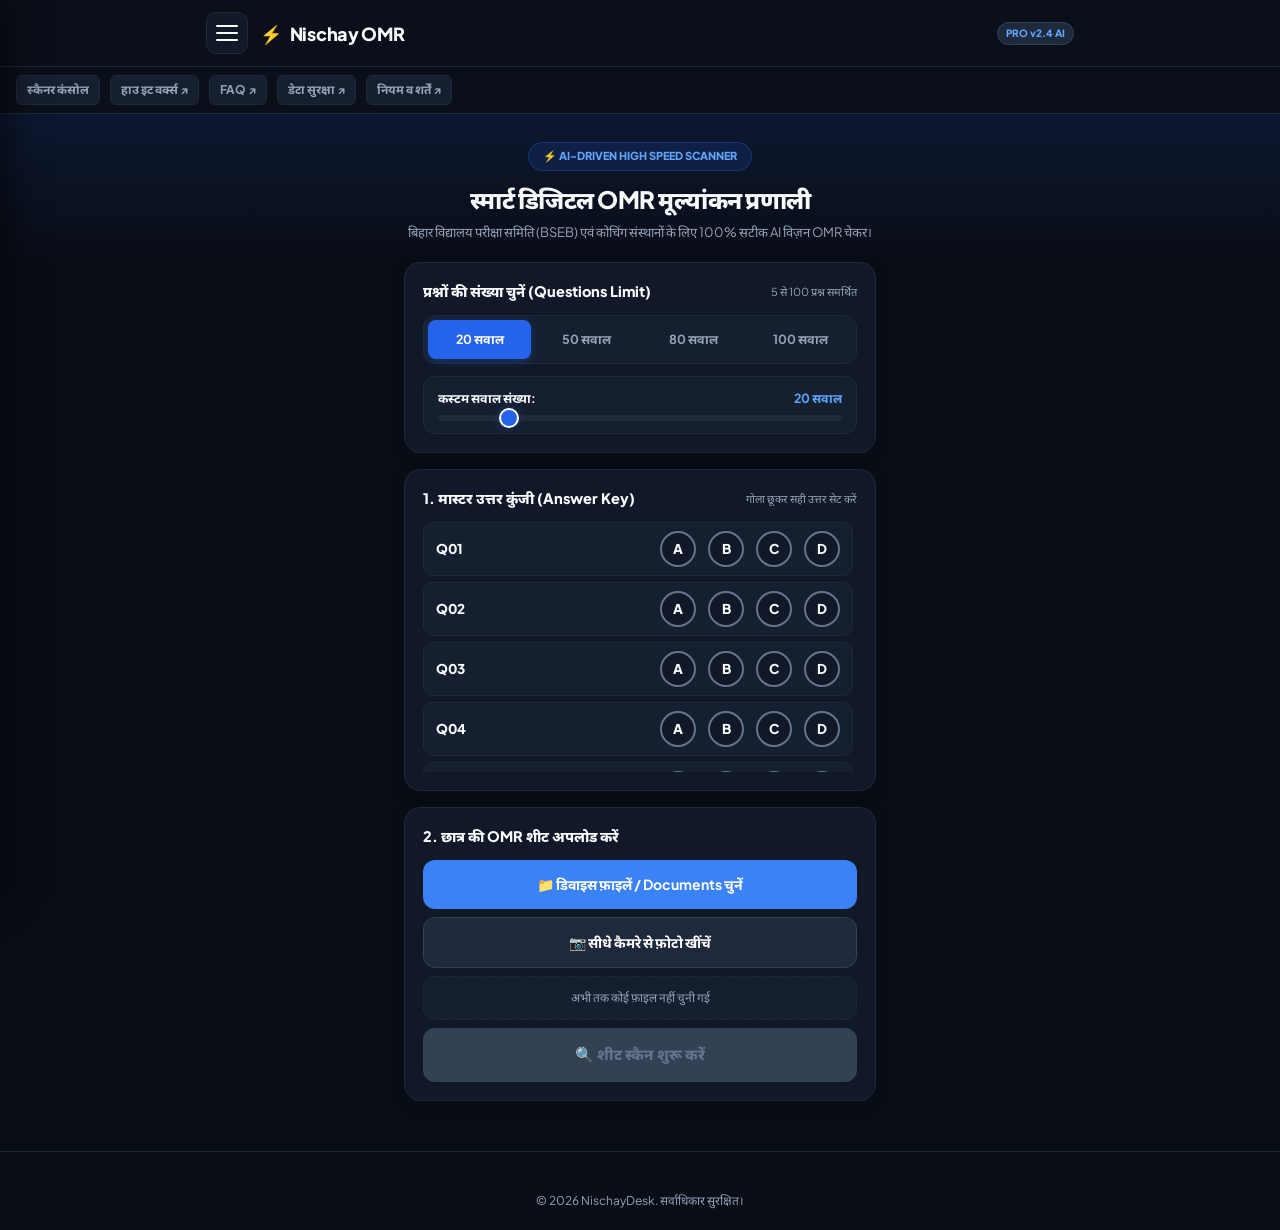
==== commit 8639fde4: "Update index.html" ====
--- a/index.html
+++ b/index.html
@@ -62,7 +62,7 @@
       transition: background-color 0.25s ease, color 0.25s ease;
     }
 
-    /* Top Sticky Header - Super Clean (No Outer Buttons) */
+    /* Top Sticky Header */
     .top-navbar {
       background: var(--nav-bg);
       border-bottom: 1px solid var(--card-border);
@@ -112,7 +112,7 @@
       border-color: #bfdbfe;
     }
 
-    /* Modern 3-Line Hamburger Button */
+    /* 3-Line Hamburger Button */
     .hamburger-btn {
       width: 42px;
       height: 42px;
@@ -247,7 +247,7 @@
       text-align: center;
     }
 
-    /* Drawer Quick Switches (Language & Dark Mode Inside Drawer) */
+    /* Drawer Quick Controls */
     .drawer-quick-controls {
       background: var(--section-alt);
       border: 1px solid var(--card-border);
@@ -279,7 +279,7 @@
       cursor: pointer;
     }
 
-    /* Quick Horizontal Sub-bar */
+    /* Sub Navigation Bar */
     .sub-nav-bar {
       background: var(--nav-bg);
       border-bottom: 1px solid var(--card-border);
@@ -304,7 +304,7 @@
       border: 1px solid var(--card-border);
     }
 
-    /* Minimalist High-End Hero (No Dummy Numbers) */
+    /* Hero Section */
     .hero-banner {
       background: linear-gradient(180deg, rgba(37, 99, 235, 0.12) 0%, rgba(0, 0, 0, 0) 100%);
       padding: 28px 16px 20px;
@@ -336,7 +336,7 @@
       color: var(--text-muted);
     }
 
-    /* Main Console Layout */
+    /* Main Console */
     .main-wrapper {
       max-width: 500px;
       margin: 0 auto 50px;
@@ -365,7 +365,7 @@
       font-weight: normal;
     }
 
-    /* Custom Non-Default Segmented Tabs */
+    /* Tabs & Slider */
     .tabs-group {
       display: flex;
       background: var(--section-alt);
@@ -393,7 +393,6 @@
       box-shadow: 0 2px 10px var(--accent-glow);
     }
 
-    /* Pro Custom Slider */
     .slider-box {
       background: var(--section-alt);
       padding: 12px 14px;
@@ -529,21 +528,57 @@
       word-break: break-all;
     }
 
+    /* REAL-TIME SCANNING VISUAL ENGINE WITH LASER BEAM */
     .preview-box {
       display: none;
-      margin-bottom: 8px;
+      margin-bottom: 12px;
       background: #000;
-      border-radius: 10px;
+      border-radius: 12px;
       overflow: hidden;
-      max-height: 240px;
+      max-height: 260px;
       text-align: center;
+      position: relative;
+      border: 1.5px solid #1e293b;
     }
     .preview-box img {
       max-width: 100%;
-      max-height: 240px;
+      max-height: 260px;
       object-fit: contain;
       display: block;
       margin: 0 auto;
+    }
+    .scan-laser-line {
+      display: none;
+      position: absolute;
+      top: 0;
+      left: 0;
+      width: 100%;
+      height: 3px;
+      background: #22c55e;
+      box-shadow: 0 0 14px 4px rgba(34, 197, 94, 0.85);
+      z-index: 5;
+    }
+    .scan-overlay-grid {
+      display: none;
+      position: absolute;
+      inset: 0;
+      background: linear-gradient(rgba(34, 197, 94, 0.08) 1px, transparent 1px),
+                  linear-gradient(90deg, rgba(34, 197, 94, 0.08) 1px, transparent 1px);
+      background-size: 20px 20px;
+      pointer-events: none;
+      z-index: 4;
+    }
+    @keyframes laserSweep {
+      0% { top: 0%; opacity: 0.8; }
+      50% { top: 96%; opacity: 1; }
+      100% { top: 0%; opacity: 0.8; }
+    }
+    .scanning-active .scan-laser-line {
+      display: block;
+      animation: laserSweep 1.8s ease-in-out infinite;
+    }
+    .scanning-active .scan-overlay-grid {
+      display: block;
     }
 
     .btn-scan-trigger {
@@ -569,7 +604,7 @@
       box-shadow: none;
     }
 
-    /* REAL CONTINUOUS UNSTOPPABLE 0-100 PROGRESS BAR */
+    /* REAL CONTINUOUS UNSTOPPABLE PROGRESS BAR */
     .progress-box {
       display: none;
       margin-top: 12px;
@@ -606,7 +641,7 @@
       text-align: center;
     }
 
-    /* Results */
+    /* Results Dashboard */
     .results-panel {
       display: none;
       margin-top: 8px;
@@ -706,7 +741,7 @@
 </head>
 <body>
 
-<!-- Top Clean Navbar -->
+<!-- 1. Header with Hamburger Menu -->
 <nav class="top-navbar">
   <div class="nav-container">
     <div class="nav-left">
@@ -719,11 +754,11 @@
         <span class="bolt">⚡</span> Nischay OMR
       </a>
     </div>
-    <span class="brand-badge">PRO v2.4 AI</span>
+    <span class="brand-badge" data-i18n="brand_sub">PRO v2.4 AI</span>
   </div>
 </nav>
 
-<!-- Slide-In Drawer Navigation (Language and Dark Mode Inside Here) -->
+<!-- 2. Slide-In Drawer Navigation -->
 <div class="menu-overlay" id="menuOverlay" onclick="closeDrawer()"></div>
 
 <aside class="nav-drawer" id="navDrawer">
@@ -733,76 +768,76 @@
   </div>
 
   <div class="drawer-body">
-    <!-- Quick Controls inside drawer -->
+    <!-- Controls Inside Drawer -->
     <div class="drawer-quick-controls">
       <div class="drawer-ctrl-row">
-        <span>थीम मोड</span>
+        <span data-i18n="drawer_theme_title">थीम मोड</span>
         <button class="switch-btn" id="themeSwitchBtn" onclick="toggleThemeLocal()">🌙 डार्क मोड</button>
       </div>
       <div class="drawer-ctrl-row">
-        <span>भाषा (Language)</span>
-        <button class="switch-btn" id="langSwitchBtn" onclick="alert('भाषा फ़ाइल जल्द जोड़ी जाएगी')">🌐 हिंदी</button>
+        <span data-i18n="drawer_lang_title">भाषा (Language)</span>
+        <button class="switch-btn" id="langSwitchBtn" onclick="toggleLanguage()">🌐 English</button>
       </div>
     </div>
 
-    <div class="drawer-section-lbl">मुख्य नेविगेशन</div>
+    <div class="drawer-section-lbl" data-i18n="drawer_nav_heading">मुख्य नेविगेशन</div>
     <a href="#consoleSection" class="drawer-link" onclick="closeDrawer()">
-      <span class="icon">🔍</span> <span>स्कैनर कंसोल</span>
+      <span class="icon">🔍</span> <span data-i18n="drawer_nav_scanner">स्कैनर कंसोल</span>
     </a>
     <a href="how_its_workes.html" class="drawer-link">
-      <span class="icon">⚙️</span> <span>हाउ इट वर्क्स (OMR Flow)</span>
+      <span class="icon">⚙️</span> <span data-i18n="drawer_nav_how">हाउ इट वर्क्स (OMR Flow)</span>
     </a>
 
-    <div class="drawer-section-lbl">सहायता व नीतियां</div>
+    <div class="drawer-section-lbl" data-i18n="drawer_nav_help">सहायता व नीतियां</div>
     <a href="faq.html" class="drawer-link">
-      <span class="icon">❓</span> <span>FAQ प्रश्नोत्तरी</span>
+      <span class="icon">❓</span> <span data-i18n="drawer_nav_faq">FAQ प्रश्नोत्तरी</span>
     </a>
     <a href="privacy.html" class="drawer-link">
-      <span class="icon">🛡️</span> <span>डेटा सुरक्षा (Privacy)</span>
+      <span class="icon">🛡️</span> <span data-i18n="drawer_nav_privacy">डेटा सुरक्षा (Privacy)</span>
     </a>
     <a href="terms.html" class="drawer-link">
-      <span class="icon">📜</span> <span>नियम एवं शर्तें (Terms)</span>
+      <span class="icon">📜</span> <span data-i18n="drawer_nav_terms">नियम एवं शर्तें (Terms)</span>
     </a>
   </div>
 </aside>
 
-<!-- Sub Navigation Anchor Links -->
+<!-- Sub Navigation Quick Bar -->
 <div class="sub-nav-bar">
-  <a href="#consoleSection">स्कैनर कंसोल</a>
-  <a href="how_its_workes.html">हाउ इट वर्क्स ↗</a>
-  <a href="faq.html">FAQ ↗</a>
-  <a href="privacy.html">डेटा सुरक्षा ↗</a>
-  <a href="terms.html">नियम व शर्तें ↗</a>
+  <a href="#consoleSection" data-i18n="sub_nav_scanner">स्कैनर कंसोल</a>
+  <a href="how_its_workes.html" data-i18n="sub_nav_how">हाउ इट वर्क्स ↗</a>
+  <a href="faq.html" data-i18n="sub_nav_faq">FAQ ↗</a>
+  <a href="privacy.html" data-i18n="sub_nav_privacy">डेटा सुरक्षा ↗</a>
+  <a href="terms.html" data-i18n="sub_nav_terms">नियम व शर्तें ↗</a>
 </div>
 
-<!-- Header Intro -->
+<!-- 3. Minimalist Hero -->
 <header class="hero-banner">
-  <div class="hero-tag">⚡ AI-DRIVEN HIGH SPEED SCANNER</div>
-  <h1>स्मार्ट डिजिटल OMR मूल्यांकन प्रणाली</h1>
-  <p>बिहार विद्यालय परीक्षा समिति (BSEB) एवं कोचिंग संस्थानों के लिए 100% सटीक AI विज़न OMR चेकर।</p>
+  <div class="hero-tag" data-i18n="hero_badge">⚡ AI-DRIVEN HIGH SPEED SCANNER</div>
+  <h1 data-i18n="hero_title">स्मार्ट डिजिटल OMR मूल्यांकन प्रणाली</h1>
+  <p data-i18n="hero_desc">बिहार विद्यालय परीक्षा समिति (BSEB) एवं कोचिंग संस्थानों के लिए 100% सटीक AI विज़न OMR चेकर।</p>
 </header>
 
-<!-- Main Console -->
+<!-- 4. Main Console -->
 <div class="main-wrapper" id="consoleSection">
 
   <!-- Questions Dynamic Selector -->
   <div class="app-card">
     <div class="card-head">
-      <span>प्रश्नों की संख्या चुनें (Questions Limit)</span>
-      <span class="sub-hint">5 से 100 प्रश्न समर्थित</span>
+      <span data-i18n="q_limit_title">प्रश्नों की संख्या चुनें (Questions Limit)</span>
+      <span class="sub-hint" data-i18n="q_limit_sub">5 से 100 प्रश्न समर्थित</span>
     </div>
 
     <div class="tabs-group">
-      <div class="tab-item active" onclick="setQuestionsQuick(20)">20 सवाल</div>
-      <div class="tab-item" onclick="setQuestionsQuick(50)">50 सवाल</div>
-      <div class="tab-item" onclick="setQuestionsQuick(80)">80 सवाल</div>
-      <div class="tab-item" onclick="setQuestionsQuick(100)">100 सवाल</div>
+      <div class="tab-item active" onclick="setQuestionsQuick(20)" data-i18n="tab_20">20 सवाल</div>
+      <div class="tab-item" onclick="setQuestionsQuick(50)" data-i18n="tab_50">50 सवाल</div>
+      <div class="tab-item" onclick="setQuestionsQuick(80)" data-i18n="tab_80">80 सवाल</div>
+      <div class="tab-item" onclick="setQuestionsQuick(100)" data-i18n="tab_100">100 सवाल</div>
     </div>
 
     <div class="slider-box">
       <div class="slider-info">
-        <span>कस्टम सवाल संख्या:</span>
-        <span style="color:#60a5fa;"><strong id="rangeValDisplay">20</strong> सवाल</span>
+        <span data-i18n="custom_q_label">कस्टम सवाल संख्या:</span>
+        <span style="color:#60a5fa;"><strong id="rangeValDisplay">20</strong> <span data-i18n="q_unit">सवाल</span></span>
       </div>
       <input type="range" id="customQuestionRange" min="5" max="100" value="20" step="1" oninput="onSliderChange(this.value)">
     </div>
@@ -811,8 +846,8 @@
   <!-- Master Key Card -->
   <div class="app-card">
     <div class="card-head">
-      <span>1. मास्टर उत्तर कुंजी (Answer Key)</span>
-      <span class="sub-hint">गोला छूकर सही उत्तर सेट करें</span>
+      <span data-i18n="card1_title">1. मास्टर उत्तर कुंजी (Answer Key)</span>
+      <span class="sub-hint" data-i18n="card1_sub">गोला छूकर सही उत्तर सेट करें</span>
     </div>
     <div id="matrixContainer"></div>
   </div>
@@ -820,85 +855,90 @@
   <!-- Upload and Scan Card -->
   <div class="app-card">
     <div class="card-head">
-      <span>2. छात्र की OMR शीट अपलोड करें</span>
+      <span data-i18n="card2_title">2. छात्र की OMR शीट अपलोड करें</span>
     </div>
 
     <label class="btn-action btn-upload">
-      📁 डिवाइस फ़ाइलें / Documents चुनें
+      <span data-i18n="btn_upload_file">📁 डिवाइस फ़ाइलें / Documents चुनें</span>
       <input type="file" id="fileUpload" class="hidden-input" onchange="handleFilePreview(event)">
     </label>
 
     <label class="btn-action btn-camera">
-      📷 सीधे कैमरे से फ़ोटो खींचें
+      <span data-i18n="btn_camera">📷 सीधे कैमरे से फ़ोटो खींचें</span>
       <input type="file" id="cameraUpload" accept="image/*" capture="environment" class="hidden-input" onchange="handleFilePreview(event)">
     </label>
 
     <div class="file-status-box" id="statusBox">
-      <div id="statusText">अभी तक कोई फ़ाइल नहीं चुनी गई</div>
+      <div id="statusText" data-i18n="status_no_file">अभी तक कोई फ़ाइल नहीं चुनी गई</div>
       <div id="fileNameDisplay" class="file-badge" style="display:none;"></div>
     </div>
 
+    <!-- Live Preview Box with Real-Time Scanning Visuals -->
     <div class="preview-box" id="previewContainer">
+      <div class="scan-laser-line"></div>
+      <div class="scan-overlay-grid"></div>
       <img id="imagePreview" src="" alt="OMR Preview">
     </div>
 
     <button type="button" class="btn-scan-trigger" id="btnStartScan" onclick="executeScanWithDynamicProgress()" disabled>
-      🔍 शीट स्कैन शुरू करें
+      <span data-i18n="btn_start_scan">🔍 शीट स्कैन शुरू करें</span>
     </button>
 
     <!-- UNSTOPPABLE REAL PROGRESS METER -->
     <div class="progress-box" id="progressWrapper">
       <div class="progress-head">
-        <span id="progressStateTitle">प्रोसेसिंग आरंभ...</span>
+        <span id="progressStateTitle" data-i18n="prog_starting">प्रोसेसिंग आरंभ...</span>
         <span id="progressPercentText">0%</span>
       </div>
       <div class="progress-bar-track">
         <div class="progress-bar-fill" id="progressBarFill"></div>
       </div>
-      <div class="progress-desc" id="progressStatusDetail">इमेज डेटा तैयार किया जा रहा है...</div>
+      <div class="progress-desc" id="progressStatusDetail" data-i18n="prog_encoding">इमेज डेटा तैयार किया जा रहा है...</div>
     </div>
   </div>
 
   <!-- Results Dashboard -->
   <div class="results-panel" id="resultsPanel">
     <div class="score-banner">
-      <h3>कुल प्राप्तांक (TOTAL MARKS)</h3>
+      <h3 data-i18n="score_title">कुल प्राप्तांक (TOTAL MARKS)</h3>
       <div class="number" id="scoreDisplay">0 / 20</div>
       
       <div id="studentIdentityCard" style="background:rgba(255,255,255,0.18); padding:6px 12px; border-radius:8px; margin-bottom:12px; font-weight:700; font-size:13px;">
-        छात्र: <span id="resStudentName">STUDENT</span> (रोल: <span id="resRollNo">N/A</span>)
+        <span data-i18n="student_prefix">छात्र:</span> <span id="resStudentName">STUDENT</span> (<span data-i18n="roll_prefix">रोल:</span> <span id="resRollNo">N/A</span>)
       </div>
 
       <div class="breakdown">
-        <div class="breakdown-item"><div class="val" id="cntCor">0</div><div class="lbl">सही (+1)</div></div>
-        <div class="breakdown-item"><div class="val" id="cntWro">0</div><div class="lbl">गलत (0)</div></div>
-        <div class="breakdown-item"><div class="val" id="cntInv">0</div><div class="lbl">अमान्य</div></div>
-        <div class="breakdown-item"><div class="val" id="cntSkp">0</div><div class="lbl">छोड़ा</div></div>
+        <div class="breakdown-item"><div class="val" id="cntCor">0</div><div class="lbl" data-i18n="lbl_correct">सही (+1)</div></div>
+        <div class="breakdown-item"><div class="val" id="cntWro">0</div><div class="lbl" data-i18n="lbl_wrong">गलत (0)</div></div>
+        <div class="breakdown-item"><div class="val" id="cntInv">0</div><div class="lbl" data-i18n="lbl_invalid">अमान्य</div></div>
+        <div class="breakdown-item"><div class="val" id="cntSkp">0</div><div class="lbl" data-i18n="lbl_skipped">छोड़ा</div></div>
       </div>
     </div>
 
     <button type="button" class="btn-download-excel" onclick="downloadExcel()">
-      📥 क्लास मार्कशीट एक्सेल (.xlsx) डाउनलोड करें
+      <span data-i18n="btn_download_excel">📥 क्लास मार्कशीट एक्सेल (.xlsx) डाउनलोड करें</span>
     </button>
 
     <button type="button" class="btn-download-pdf" onclick="downloadStudentPDF()">
-      📄 छात्र मार्कशीट PDF डाउनलोड करें
+      <span data-i18n="btn_download_pdf">📄 छात्र मार्कशीट PDF डाउनलोड करें</span>
     </button>
 
     <div class="app-card" style="overflow-x:auto;">
-      <div class="card-head">प्रश्न-वार विस्तृत रिपोर्ट</div>
+      <div class="card-head" data-i18n="table_title">प्रश्न-वार विस्तृत रिपोर्ट</div>
       <div id="tableContainer"></div>
     </div>
   </div>
 
 </div>
 
-<footer>
+<footer data-i18n="footer_copy">
   © 2026 NischayDesk. सर्वाधिकार सुरक्षित।
 </footer>
 
+<script src="translations.js"></script>
 <script src="pdf_engine.js"></script>
-<script src="app.js?v=7001"></script>
+<script src="batch_manager.js"></script>
+<script src="app.js?v=9001"></script>
 
 <script>
   // Drawer Toggler
@@ -951,9 +991,7 @@
     setQuestions(num);
   }
 
-  // ========================================================
-  // REAL CONTINUOUS UNSTOPPABLE 0-100 PROGRESS ENGINE
-  // ========================================================
+  // REAL ADAPTIVE PROGRESS & LIVE SCANNER CONTROLLER
   function setProgressVal(p, title, desc) {
     const wrap = document.getElementById("progressWrapper");
     const fill = document.getElementById("progressBarFill");
@@ -969,49 +1007,56 @@
   }
 
   async function executeScanWithDynamicProgress() {
-    let currentP = 2;
-    setProgressVal(currentP, "प्रोसेसिंग आरंभ...", "इमेज डेटा को एन्कोड किया जा रहा है...");
+    const previewBox = document.getElementById("previewContainer");
+    if (previewBox) previewBox.classList.add("scanning-active");
+
+    let currentP = 4;
+    const isEn = (localStorage.getItem("nischay_omr_lang") === "en");
+    
+    setProgressVal(currentP, isEn ? "Starting..." : "प्रोसेसिंग आरंभ...", isEn ? "Encoding image data..." : "इमेज डेटा तैयार किया जा रहा है...");
 
     let isApiCompleted = false;
 
-    // यह टाइमर बिना रुके लगातार स्मूथली बढ़ता रहेगा, कहीं अटकेगा नहीं
+    // सर्वर से सिंक रहने वाला स्मूथ लिनियर टिकर
     const progressInterval = setInterval(() => {
       if (!isApiCompleted) {
-        if (currentP < 30) {
-          currentP += 2.5;
-          setProgressVal(currentP, "शीट विश्लेषण...", "कोनों और अलाइनमेंट का पता लगाया जा रहा है...");
-        } else if (currentP < 65) {
-          currentP += 1.8;
-          setProgressVal(currentP, "AI विज़न सक्रिय...", "छात्र का नाम और रोल नंबर पढ़ा जा रहा है...");
+        if (currentP < 35) {
+          currentP += 2.2;
+          setProgressVal(currentP, isEn ? "Analyzing Sheet..." : "शीट विश्लेषण...", isEn ? "Live Vision Deskew & Alignment..." : "लाइव विज़न डेस्क्यू और अलाइनमेंट...");
+        } else if (currentP < 70) {
+          currentP += 1.4;
+          setProgressVal(currentP, isEn ? "AI Vision Active..." : "AI विज़न सक्रिय...", isEn ? "Reading student credentials & bubbles..." : "छात्र का नाम, रोल नंबर और बबल्स डिकोड जारी...");
         } else if (currentP < 96) {
-          // 88 पर रुकेगा नहीं, 96 तक धीरे-धीरे लगातार टिक करता रहेगा
-          currentP += 0.8;
-          setProgressVal(currentP, "मास्टर कुंजी मिलान...", "बबल्स और विकल्पों की तुलना जारी है...");
+          currentP += 0.6;
+          setProgressVal(currentP, isEn ? "Matching Master Key..." : "मास्टर कुंजी मिलान...", isEn ? "Finalizing official scorecard..." : "स्कोरकार्ड और रिज़ल्ट तैयार किया जा रहा है...");
         }
       }
-    }, 120);
+    }, 110);
 
     try {
       await executeScan();
       isApiCompleted = true;
       clearInterval(progressInterval);
 
-      // सर्वर डेटा मिलते ही तेजी से 100% पूरा होगा
-      setProgressVal(100, "सफल!", "मूल्यांकन संपन्न, परिणाम तैयार है।");
+      // सर्वर डेटा मिलते ही 100% पूरा और रिजल्ट तुरंत खुलेगा
+      setProgressVal(100, isEn ? "Success!" : "सफल!", isEn ? "Evaluation completed." : "मूल्यांकन संपन्न, परिणाम तैयार है।");
+      if (previewBox) previewBox.classList.remove("scanning-active");
+
       setTimeout(() => {
         const wrap = document.getElementById("progressWrapper");
         if (wrap) wrap.style.display = "none";
-      }, 700);
+      }, 500);
 
     } catch (err) {
       isApiCompleted = true;
       clearInterval(progressInterval);
+      if (previewBox) previewBox.classList.remove("scanning-active");
       const wrap = document.getElementById("progressWrapper");
       if (wrap) wrap.style.display = "none";
     }
   }
 
-  // Load Saved Theme
+  // Load Saved Preferences
   window.addEventListener("DOMContentLoaded", () => {
     if (localStorage.getItem("nischay_theme_pref") === "light") {
       document.body.classList.add("light-mode");
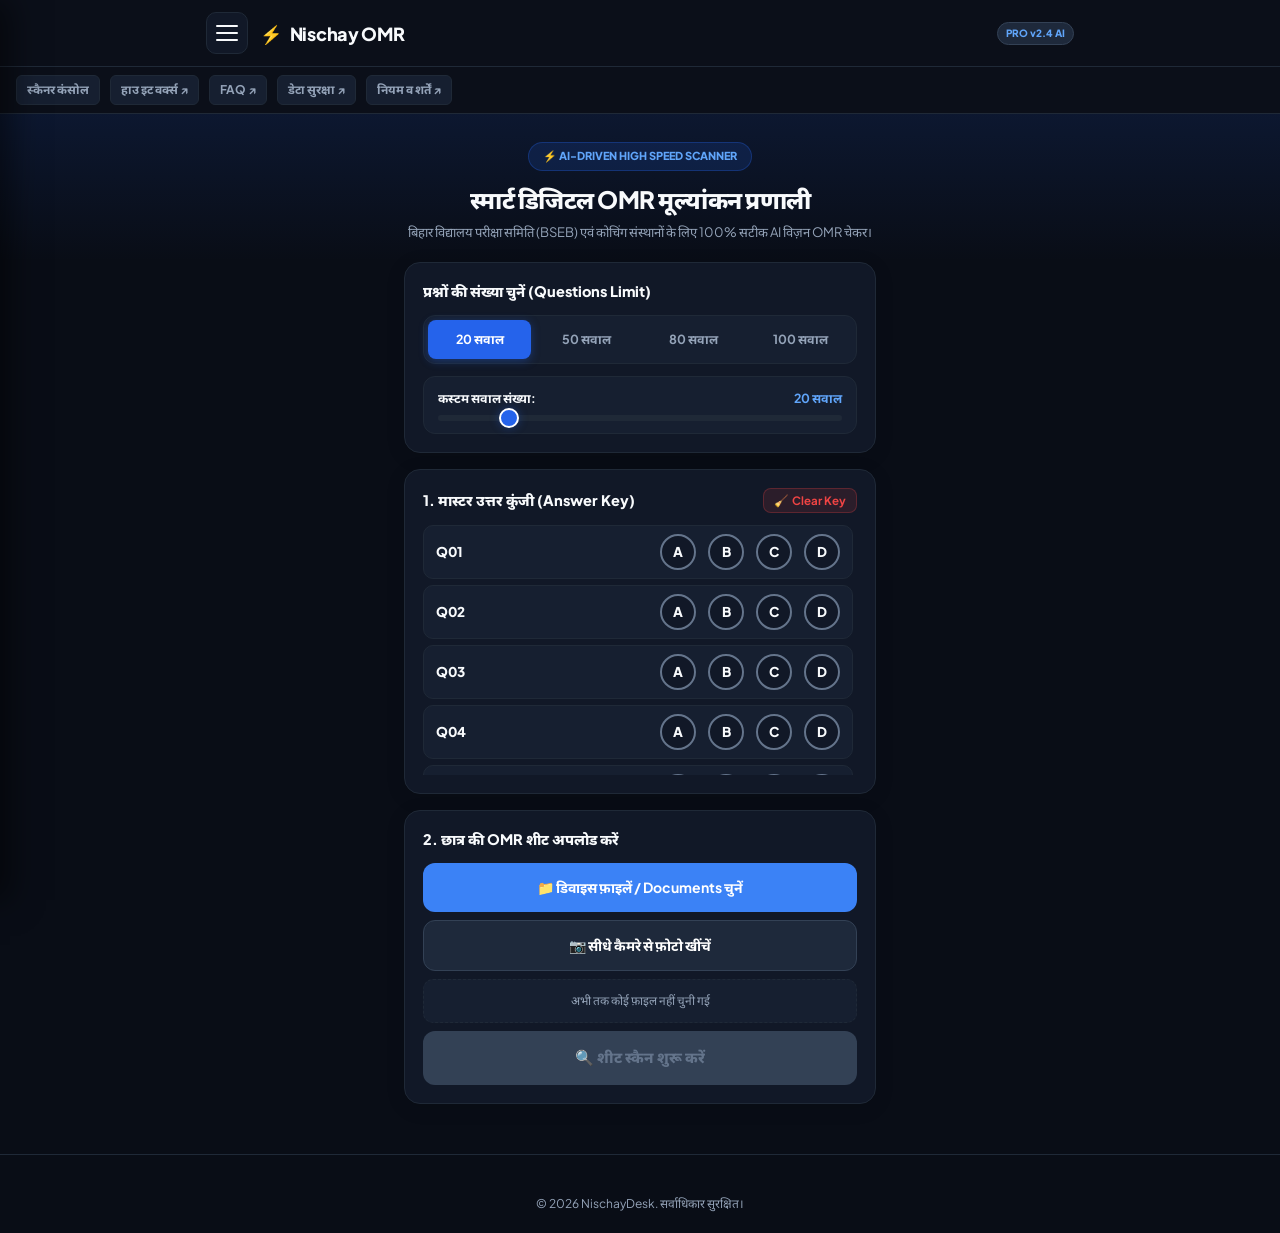
==== commit 6356286b: "Update index.html" ====
--- a/index.html
+++ b/index.html
@@ -8,6 +8,9 @@
   <link rel="preconnect" href="https://fonts.googleapis.com">
   <link rel="preconnect" href="https://fonts.gstatic.com" crossorigin>
   <link href="https://fonts.googleapis.com/css2?family=Plus+Jakarta+Sans:wght@500;600;700;800&family=Noto+Sans+Devanagari:wght@500;600;700;800&display=swap" rel="stylesheet">
+  
+  <!-- PDF.js for Real-Time PDF First-Page Preview -->
+  <script src="https://cdnjs.cloudflare.com/ajax/libs/pdf.js/3.11.174/pdf.min.js"></script>
   <script src="https://cdnjs.cloudflare.com/ajax/libs/html2pdf.js/0.10.1/html2pdf.bundle.min.js"></script>
 
   <style>
@@ -359,10 +362,21 @@
       align-items: center;
       margin-bottom: 12px;
     }
-    .sub-hint {
-      font-size: 11px;
-      color: var(--text-muted);
-      font-weight: normal;
+    .btn-clear-action {
+      background: rgba(239, 68, 68, 0.12);
+      color: #ef4444;
+      border: 1px solid rgba(239, 68, 68, 0.25);
+      padding: 4px 10px;
+      border-radius: 8px;
+      font-size: 11.5px;
+      font-weight: 700;
+      cursor: pointer;
+      display: inline-flex;
+      align-items: center;
+      gap: 4px;
+    }
+    .btn-clear-action:active {
+      transform: scale(0.95);
     }
 
     /* Tabs & Slider */
@@ -515,6 +529,7 @@
       font-size: 12px;
       color: var(--text-muted);
       margin-bottom: 8px;
+      position: relative;
     }
     .file-badge {
       display: inline-block;
@@ -528,21 +543,21 @@
       word-break: break-all;
     }
 
-    /* REAL-TIME SCANNING VISUAL ENGINE WITH LASER BEAM */
+    /* REAL-TIME SCANNING VISUAL ENGINE WITH LASER BEAM & PDF CANVAS */
     .preview-box {
       display: none;
       margin-bottom: 12px;
       background: #000;
       border-radius: 12px;
       overflow: hidden;
-      max-height: 260px;
+      max-height: 280px;
       text-align: center;
       position: relative;
       border: 1.5px solid #1e293b;
     }
-    .preview-box img {
+    .preview-box img, .preview-box canvas {
       max-width: 100%;
-      max-height: 260px;
+      max-height: 280px;
       object-fit: contain;
       display: block;
       margin: 0 auto;
@@ -575,7 +590,7 @@
     }
     .scanning-active .scan-laser-line {
       display: block;
-      animation: laserSweep 1.8s ease-in-out infinite;
+      animation: laserSweep 1.6s ease-in-out infinite;
     }
     .scanning-active .scan-overlay-grid {
       display: block;
@@ -647,7 +662,7 @@
       margin-top: 8px;
     }
     .score-banner {
-      background: linear-gradient(135deg, #1e3a8a, #2563eb);
+      background: linear-gradient(135deg, #1e40af, #2563eb);
       color: white;
       border-radius: 14px;
       padding: 20px 14px;
@@ -824,14 +839,13 @@
   <div class="app-card">
     <div class="card-head">
       <span data-i18n="q_limit_title">प्रश्नों की संख्या चुनें (Questions Limit)</span>
-      <span class="sub-hint" data-i18n="q_limit_sub">5 से 100 प्रश्न समर्थित</span>
     </div>
 
     <div class="tabs-group">
-      <div class="tab-item active" onclick="setQuestionsQuick(20)" data-i18n="tab_20">20 सवाल</div>
-      <div class="tab-item" onclick="setQuestionsQuick(50)" data-i18n="tab_50">50 सवाल</div>
-      <div class="tab-item" onclick="setQuestionsQuick(80)" data-i18n="tab_80">80 सवाल</div>
-      <div class="tab-item" onclick="setQuestionsQuick(100)" data-i18n="tab_100">100 सवाल</div>
+      <div class="tab-item active" data-q="20" onclick="setQuestionsQuick(20)" data-i18n="tab_20">20 सवाल</div>
+      <div class="tab-item" data-q="50" onclick="setQuestionsQuick(50)" data-i18n="tab_50">50 सवाल</div>
+      <div class="tab-item" data-q="80" onclick="setQuestionsQuick(80)" data-i18n="tab_80">80 सवाल</div>
+      <div class="tab-item" data-q="100" onclick="setQuestionsQuick(100)" data-i18n="tab_100">100 सवाल</div>
     </div>
 
     <div class="slider-box">
@@ -843,29 +857,34 @@
     </div>
   </div>
 
-  <!-- Master Key Card -->
+  <!-- Master Key Card with Clear All Button -->
   <div class="app-card">
     <div class="card-head">
       <span data-i18n="card1_title">1. मास्टर उत्तर कुंजी (Answer Key)</span>
-      <span class="sub-hint" data-i18n="card1_sub">गोला छूकर सही उत्तर सेट करें</span>
+      <button type="button" class="btn-clear-action" onclick="clearAllAnswerKey()">
+        🧹 <span>Clear Key</span>
+      </button>
     </div>
     <div id="matrixContainer"></div>
   </div>
 
-  <!-- Upload and Scan Card -->
+  <!-- Upload and Scan Card with Clear File Feature -->
   <div class="app-card">
     <div class="card-head">
       <span data-i18n="card2_title">2. छात्र की OMR शीट अपलोड करें</span>
+      <button type="button" class="btn-clear-action" id="btnClearFile" onclick="clearSelectedFile()" style="display:none;">
+        ❌ <span>Clear File</span>
+      </button>
     </div>
 
     <label class="btn-action btn-upload">
       <span data-i18n="btn_upload_file">📁 डिवाइस फ़ाइलें / Documents चुनें</span>
-      <input type="file" id="fileUpload" class="hidden-input" onchange="handleFilePreview(event)">
+      <input type="file" id="fileUpload" class="hidden-input" accept="image/*,application/pdf" onchange="handleFilePreviewCustom(event)">
     </label>
 
     <label class="btn-action btn-camera">
       <span data-i18n="btn_camera">📷 सीधे कैमरे से फ़ोटो खींचें</span>
-      <input type="file" id="cameraUpload" accept="image/*" capture="environment" class="hidden-input" onchange="handleFilePreview(event)">
+      <input type="file" id="cameraUpload" accept="image/*" capture="environment" class="hidden-input" onchange="handleFilePreviewCustom(event)">
     </label>
 
     <div class="file-status-box" id="statusBox">
@@ -873,11 +892,12 @@
       <div id="fileNameDisplay" class="file-badge" style="display:none;"></div>
     </div>
 
-    <!-- Live Preview Box with Real-Time Scanning Visuals -->
+    <!-- Live Preview Box Supporting Image & Multi-Page PDF Canvas -->
     <div class="preview-box" id="previewContainer">
       <div class="scan-laser-line"></div>
       <div class="scan-overlay-grid"></div>
-      <img id="imagePreview" src="" alt="OMR Preview">
+      <img id="imagePreview" src="" alt="OMR Preview" style="display:none;">
+      <canvas id="pdfPreviewCanvas" style="display:none;"></canvas>
     </div>
 
     <button type="button" class="btn-scan-trigger" id="btnStartScan" onclick="executeScanWithDynamicProgress()" disabled>
@@ -938,7 +958,7 @@
 <script src="translations.js"></script>
 <script src="pdf_engine.js"></script>
 <script src="batch_manager.js"></script>
-<script src="app.js?v=9001"></script>
+<script src="app.js?v=9002"></script>
 
 <script>
   // Drawer Toggler
@@ -979,16 +999,144 @@
     localStorage.setItem("nischay_theme_pref", isLight ? "light" : "dark");
   }
 
-  // Question Limit Slider
+  // 100% FIXED QUESTION LIMIT SELECTION (Prevents 10 matching 100 bug)
   function onSliderChange(val) {
-    document.getElementById("rangeValDisplay").innerText = val;
-    setQuestions(parseInt(val));
+    const num = parseInt(val);
+    document.getElementById("rangeValDisplay").innerText = num;
+    highlightMatchingTab(num);
+    setQuestions(num);
   }
 
   function setQuestionsQuick(num) {
     document.getElementById("customQuestionRange").value = num;
     document.getElementById("rangeValDisplay").innerText = num;
+    highlightMatchingTab(num);
     setQuestions(num);
+  }
+
+  function highlightMatchingTab(num) {
+    document.querySelectorAll('.tab-item').forEach(btn => {
+      btn.classList.remove('active');
+      const tabNum = parseInt(btn.getAttribute("data-q"));
+      if (tabNum === num) {
+        btn.classList.add('active');
+      }
+    });
+  }
+
+  // CLEAR ALL ANSWER KEY
+  function clearAllAnswerKey() {
+    answerKey = {};
+    renderMatrix();
+    if (typeof showToast === "function") {
+      showToast("मास्टर कुंजी के सभी उत्तर साफ़ कर दिए गए!", "info");
+    }
+  }
+
+  // CLEAR SELECTED FILE & RESET PREVIEW CACHE
+  function clearSelectedFile() {
+    selectedOmrFile = null;
+    const fileInp = document.getElementById("fileUpload");
+    const camInp = document.getElementById("cameraUpload");
+    if (fileInp) fileInp.value = "";
+    if (camInp) camInp.value = "";
+
+    const statusText = document.getElementById("statusText");
+    const fileNameDisplay = document.getElementById("fileNameDisplay");
+    const previewBox = document.getElementById("previewContainer");
+    const previewImg = document.getElementById("imagePreview");
+    const pdfCanvas = document.getElementById("pdfPreviewCanvas");
+    const btnClear = document.getElementById("btnClearFile");
+    const btnScan = document.getElementById("btnStartScan");
+
+    if (statusText) statusText.innerText = "अभी तक कोई फ़ाइल नहीं चुनी गई";
+    if (fileNameDisplay) {
+      fileNameDisplay.style.display = "none";
+      fileNameDisplay.innerText = "";
+    }
+    if (previewImg) {
+      previewImg.src = "";
+      previewImg.style.display = "none";
+    }
+    if (pdfCanvas) {
+      pdfCanvas.style.display = "none";
+    }
+    if (previewBox) {
+      previewBox.style.display = "none";
+      previewBox.classList.remove("scanning-active");
+    }
+    if (btnClear) btnClear.style.display = "none";
+    if (btnScan) btnScan.disabled = true;
+  }
+
+  // REAL-TIME FILE PREVIEW (Fixes Old Image Cache & Enables PDF Rendering)
+  async function handleFilePreviewCustom(e) {
+    const file = e.target.files[0];
+    if (!file) return;
+
+    // पुराना प्रीव्यू तुरंत साफ़ करना
+    clearSelectedFile();
+
+    selectedOmrFile = file;
+
+    const statusText = document.getElementById("statusText");
+    const fileNameDisplay = document.getElementById("fileNameDisplay");
+    const previewBox = document.getElementById("previewContainer");
+    const previewImg = document.getElementById("imagePreview");
+    const pdfCanvas = document.getElementById("pdfPreviewCanvas");
+    const btnClear = document.getElementById("btnClearFile");
+    const btnScan = document.getElementById("btnStartScan");
+
+    if (statusText) statusText.innerText = "चयनित OMR फ़ाइल:";
+    if (fileNameDisplay) {
+      fileNameDisplay.innerText = file.name;
+      fileNameDisplay.style.display = "inline-block";
+    }
+    if (btnClear) btnClear.style.display = "inline-flex";
+
+    // 1. अगर PDF फ़ाइल है (PDF.js से पहला पेज रेंडर करना)
+    if (file.type === "application/pdf" || file.name.toLowerCase().endsWith(".pdf")) {
+      try {
+        if (typeof pdfjsLib !== "undefined") {
+          pdfjsLib.GlobalWorkerOptions.workerSrc = "https://cdnjs.cloudflare.com/ajax/libs/pdf.js/3.11.174/pdf.worker.min.js";
+          const arrayBuffer = await file.arrayBuffer();
+          const pdf = await pdfjsLib.getDocument({ data: arrayBuffer }).promise;
+          const page = await pdf.getPage(1); // पहला पेज प्रीव्यू
+          
+          const viewport = page.getViewport({ scale: 1.5 });
+          pdfCanvas.width = viewport.width;
+          pdfCanvas.height = viewport.height;
+          
+          const ctx = pdfCanvas.getContext("2d");
+          await page.render({ canvasContext: ctx, viewport: viewport }).promise;
+
+          if (previewImg) previewImg.style.display = "none";
+          pdfCanvas.style.display = "block";
+          if (previewBox) previewBox.style.display = "block";
+
+          if (statusText) {
+            statusText.innerText = `PDF दस्तावेज़ (${pdf.numPages} पेज) चयनित:`;
+          }
+        }
+      } catch (err) {
+        if (statusText) statusText.innerText = "PDF लोड हुई (प्रीव्यू उपलब्ध नहीं):";
+      }
+    } 
+    // 2. अगर इमेज फ़ाइल है
+    else if (file.type.startsWith("image/")) {
+      const reader = new FileReader();
+      reader.onload = function(evt) {
+        if (pdfCanvas) pdfCanvas.style.display = "none";
+        if (previewImg) {
+          previewImg.src = evt.target.result;
+          previewImg.style.display = "block";
+        }
+        if (previewBox) previewBox.style.display = "block";
+      };
+      reader.readAsDataURL(file);
+    }
+
+    if (btnScan) btnScan.disabled = false;
   }
 
   // REAL ADAPTIVE PROGRESS & LIVE SCANNER CONTROLLER
@@ -1010,7 +1158,7 @@
     const previewBox = document.getElementById("previewContainer");
     if (previewBox) previewBox.classList.add("scanning-active");
 
-    let currentP = 4;
+    let currentP = 5;
     const isEn = (localStorage.getItem("nischay_omr_lang") === "en");
     
     setProgressVal(currentP, isEn ? "Starting..." : "प्रोसेसिंग आरंभ...", isEn ? "Encoding image data..." : "इमेज डेटा तैयार किया जा रहा है...");
@@ -1020,20 +1168,31 @@
     // सर्वर से सिंक रहने वाला स्मूथ लिनियर टिकर
     const progressInterval = setInterval(() => {
       if (!isApiCompleted) {
-        if (currentP < 35) {
+        if (currentP < 40) {
           currentP += 2.2;
           setProgressVal(currentP, isEn ? "Analyzing Sheet..." : "शीट विश्लेषण...", isEn ? "Live Vision Deskew & Alignment..." : "लाइव विज़न डेस्क्यू और अलाइनमेंट...");
-        } else if (currentP < 70) {
-          currentP += 1.4;
+        } else if (currentP < 75) {
+          currentP += 1.2;
           setProgressVal(currentP, isEn ? "AI Vision Active..." : "AI विज़न सक्रिय...", isEn ? "Reading student credentials & bubbles..." : "छात्र का नाम, रोल नंबर और बबल्स डिकोड जारी...");
         } else if (currentP < 96) {
-          currentP += 0.6;
+          currentP += 0.4;
           setProgressVal(currentP, isEn ? "Matching Master Key..." : "मास्टर कुंजी मिलान...", isEn ? "Finalizing official scorecard..." : "स्कोरकार्ड और रिज़ल्ट तैयार किया जा रहा है...");
         }
       }
     }, 110);
 
     try {
+      // अगर मल्टी-पेज PDF है, तो बैच मैनेजर से प्रोसेस होगा
+      if (selectedOmrFile && (selectedOmrFile.type === "application/pdf" || selectedOmrFile.name.toLowerCase().endsWith(".pdf")) && typeof runBatchEvaluation === "function") {
+        const isPdfBatch = await prepareBatchQueue(selectedOmrFile);
+        if (isPdfBatch) {
+          clearInterval(progressInterval);
+          await runBatchEvaluation();
+          if (previewBox) previewBox.classList.remove("scanning-active");
+          return;
+        }
+      }
+
       await executeScan();
       isApiCompleted = true;
       clearInterval(progressInterval);
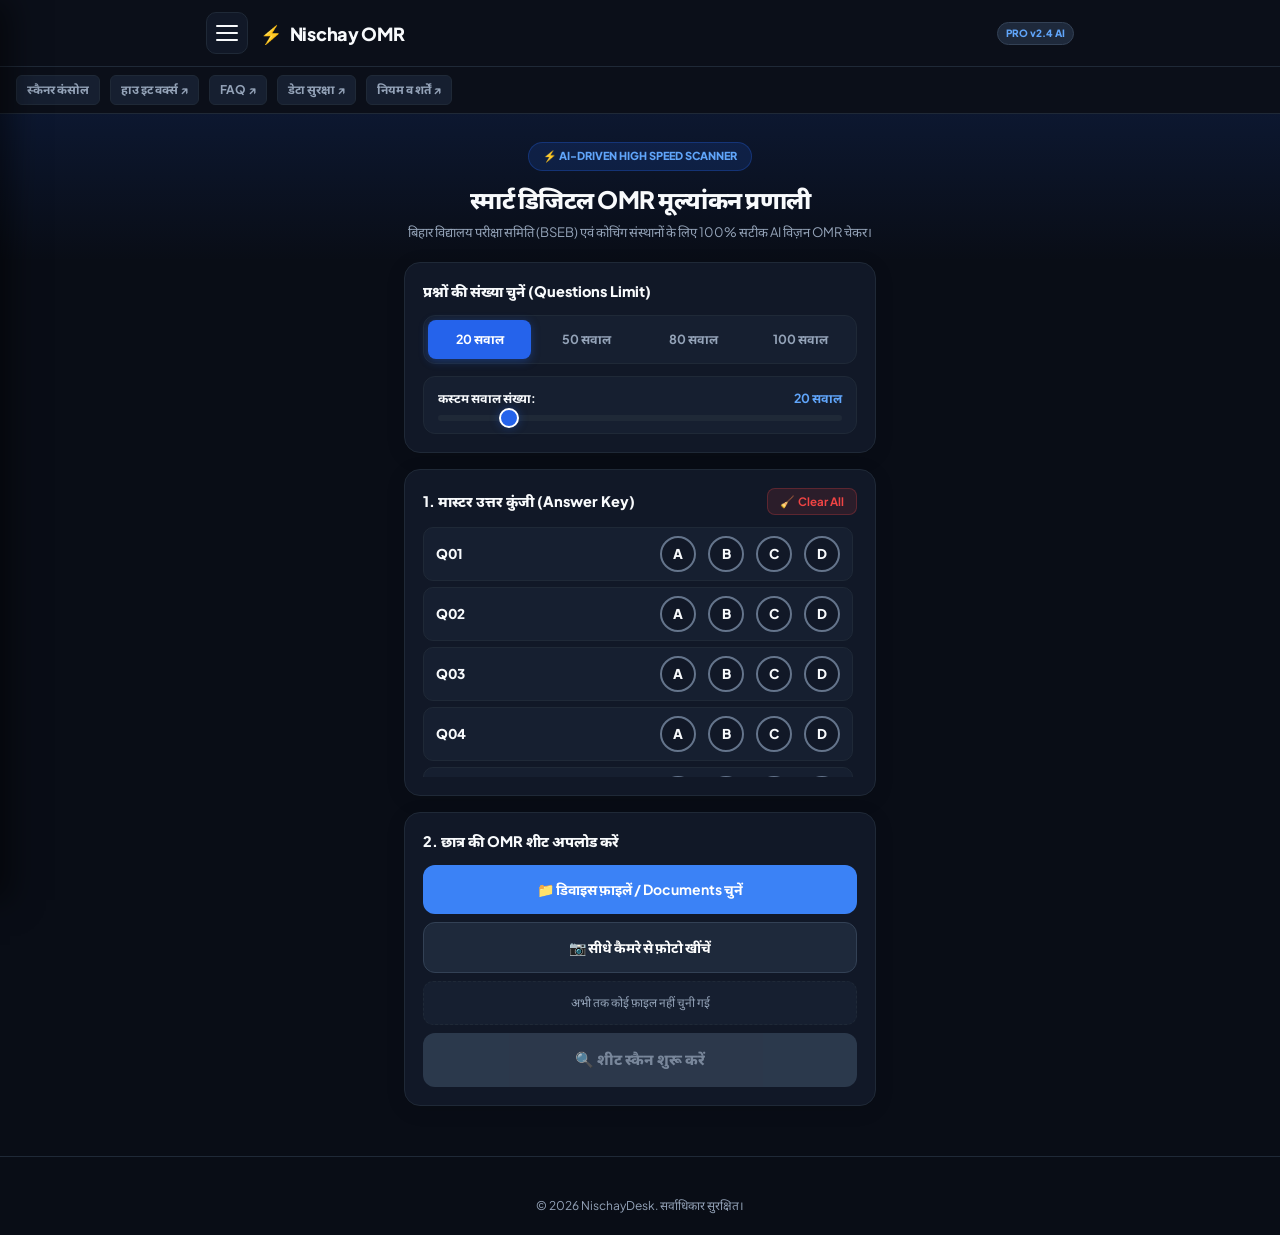
==== commit 59a727e8: "Update index.html" ====
--- a/index.html
+++ b/index.html
@@ -9,7 +9,7 @@
   <link rel="preconnect" href="https://fonts.gstatic.com" crossorigin>
   <link href="https://fonts.googleapis.com/css2?family=Plus+Jakarta+Sans:wght@500;600;700;800&family=Noto+Sans+Devanagari:wght@500;600;700;800&display=swap" rel="stylesheet">
   
-  <!-- PDF.js for Real-Time PDF First-Page Preview -->
+  <!-- PDF.js & html2pdf.js Libraries -->
   <script src="https://cdnjs.cloudflare.com/ajax/libs/pdf.js/3.11.174/pdf.min.js"></script>
   <script src="https://cdnjs.cloudflare.com/ajax/libs/html2pdf.js/0.10.1/html2pdf.bundle.min.js"></script>
 
@@ -339,7 +339,7 @@
       color: var(--text-muted);
     }
 
-    /* Main Console */
+    /* Main Console Layout */
     .main-wrapper {
       max-width: 500px;
       margin: 0 auto 50px;
@@ -366,7 +366,7 @@
       background: rgba(239, 68, 68, 0.12);
       color: #ef4444;
       border: 1px solid rgba(239, 68, 68, 0.25);
-      padding: 4px 10px;
+      padding: 5px 12px;
       border-radius: 8px;
       font-size: 11.5px;
       font-weight: 700;
@@ -374,6 +374,7 @@
       display: inline-flex;
       align-items: center;
       gap: 4px;
+      transition: background 0.15s ease;
     }
     .btn-clear-action:active {
       transform: scale(0.95);
@@ -543,7 +544,7 @@
       word-break: break-all;
     }
 
-    /* REAL-TIME SCANNING VISUAL ENGINE WITH LASER BEAM & PDF CANVAS */
+    /* Live Scanner Box with Laser Beam & PDF Canvas */
     .preview-box {
       display: none;
       margin-bottom: 12px;
@@ -608,18 +609,37 @@
       cursor: pointer;
       box-shadow: 0 4px 14px var(--accent-glow);
       transition: opacity 0.15s ease, transform 0.1s ease;
+      display: flex;
+      align-items: center;
+      justify-content: center;
+      gap: 8px;
     }
     .btn-scan-trigger:active {
       transform: scale(0.98);
     }
     .btn-scan-trigger:disabled {
-      background: #334155;
-      color: #64748b;
-      cursor: not-allowed;
-      box-shadow: none;
-    }
-
-    /* REAL CONTINUOUS UNSTOPPABLE PROGRESS BAR */
+      background: #334155 !important;
+      color: #94a3b8 !important;
+      cursor: not-allowed !important;
+      box-shadow: none !important;
+      opacity: 0.8;
+    }
+
+    /* Spinner inside trigger button when active */
+    .btn-spinner {
+      display: none;
+      width: 18px;
+      height: 18px;
+      border: 2.5px solid rgba(255, 255, 255, 0.3);
+      border-top-color: #ffffff;
+      border-radius: 50%;
+      animation: spinBtn 0.7s linear infinite;
+    }
+    @keyframes spinBtn {
+      to { transform: rotate(360deg); }
+    }
+
+    /* Unstoppable Progress Bar */
     .progress-box {
       display: none;
       margin-top: 12px;
@@ -744,6 +764,67 @@
     .status-wro { color: var(--danger); font-weight: 700; }
     .status-skp { color: var(--text-muted); }
     .status-inv { color: var(--warning); font-weight: 700; }
+
+    /* Custom Professional Confirmation Modal */
+    .pro-modal-backdrop {
+      display: none;
+      position: fixed;
+      inset: 0;
+      background: rgba(0, 0, 0, 0.7);
+      z-index: 12000;
+      backdrop-filter: blur(4px);
+      align-items: center;
+      justify-content: center;
+      padding: 16px;
+    }
+    .pro-modal-box {
+      background: var(--card-bg);
+      border: 1px solid var(--card-border);
+      width: 100%;
+      max-width: 360px;
+      border-radius: 16px;
+      padding: 22px 18px;
+      box-shadow: 0 10px 30px rgba(0,0,0,0.5);
+      text-align: center;
+    }
+    .pro-modal-icon {
+      font-size: 36px;
+      margin-bottom: 10px;
+    }
+    .pro-modal-title {
+      font-size: 16px;
+      font-weight: 800;
+      color: var(--text-main);
+      margin-bottom: 6px;
+    }
+    .pro-modal-desc {
+      font-size: 13px;
+      color: var(--text-muted);
+      line-height: 1.5;
+      margin-bottom: 18px;
+    }
+    .pro-modal-actions {
+      display: flex;
+      gap: 10px;
+    }
+    .pro-modal-btn {
+      flex: 1;
+      padding: 11px;
+      border-radius: 10px;
+      font-size: 13px;
+      font-weight: 700;
+      cursor: pointer;
+      border: none;
+    }
+    .btn-modal-cancel {
+      background: var(--section-alt);
+      color: var(--text-main);
+      border: 1px solid var(--card-border);
+    }
+    .btn-modal-confirm {
+      background: #dc2626;
+      color: #ffffff;
+    }
 
     footer {
       text-align: center;
@@ -783,7 +864,7 @@
   </div>
 
   <div class="drawer-body">
-    <!-- Controls Inside Drawer -->
+    <!-- Quick Controls inside drawer -->
     <div class="drawer-quick-controls">
       <div class="drawer-ctrl-row">
         <span data-i18n="drawer_theme_title">थीम मोड</span>
@@ -861,8 +942,8 @@
   <div class="app-card">
     <div class="card-head">
       <span data-i18n="card1_title">1. मास्टर उत्तर कुंजी (Answer Key)</span>
-      <button type="button" class="btn-clear-action" onclick="clearAllAnswerKey()">
-        🧹 <span>Clear Key</span>
+      <button type="button" class="btn-clear-action" onclick="promptClearAllData()">
+        🧹 <span>Clear All</span>
       </button>
     </div>
     <div id="matrixContainer"></div>
@@ -877,14 +958,14 @@
       </button>
     </div>
 
-    <label class="btn-action btn-upload">
+    <label class="btn-action btn-upload" id="labelUploadFile">
       <span data-i18n="btn_upload_file">📁 डिवाइस फ़ाइलें / Documents चुनें</span>
-      <input type="file" id="fileUpload" class="hidden-input" accept="image/*,application/pdf" onchange="handleFilePreviewCustom(event)">
+      <input type="file" id="fileUpload" class="hidden-input" accept=".pdf,.png,.jpg,.jpeg,image/png,image/jpeg,application/pdf" onchange="handleFilePreviewCustom(event)">
     </label>
 
-    <label class="btn-action btn-camera">
+    <label class="btn-action btn-camera" id="labelUploadCam">
       <span data-i18n="btn_camera">📷 सीधे कैमरे से फ़ोटो खींचें</span>
-      <input type="file" id="cameraUpload" accept="image/*" capture="environment" class="hidden-input" onchange="handleFilePreviewCustom(event)">
+      <input type="file" id="cameraUpload" accept=".png,.jpg,.jpeg,image/png,image/jpeg" capture="environment" class="hidden-input" onchange="handleFilePreviewCustom(event)">
     </label>
 
     <div class="file-status-box" id="statusBox">
@@ -901,7 +982,8 @@
     </div>
 
     <button type="button" class="btn-scan-trigger" id="btnStartScan" onclick="executeScanWithDynamicProgress()" disabled>
-      <span data-i18n="btn_start_scan">🔍 शीट स्कैन शुरू करें</span>
+      <div class="btn-spinner" id="btnScanSpinner"></div>
+      <span id="btnScanLabel" data-i18n="btn_start_scan">🔍 शीट स्कैन शुरू करें</span>
     </button>
 
     <!-- UNSTOPPABLE REAL PROGRESS METER -->
@@ -951,6 +1033,21 @@
 
 </div>
 
+<!-- Custom Confirmation Modal for Clear All -->
+<div class="pro-modal-backdrop" id="clearConfirmModal">
+  <div class="pro-modal-box">
+    <div class="pro-modal-icon">⚠️</div>
+    <div class="pro-modal-title">सारा डेटा साफ़ करें?</div>
+    <div class="pro-modal-desc">
+      मास्टर कुंजी के उत्तर, अपलोड की गई शीट और वर्तमान छात्र का रिज़ल्ट डेटा हमेशा के लिए साफ़ हो जाएगा। क्या आप वाकई आगे बढ़ना चाहते हैं?
+    </div>
+    <div class="pro-modal-actions">
+      <button type="button" class="pro-modal-btn btn-modal-cancel" onclick="closeClearModal()">रद्द करें</button>
+      <button type="button" class="pro-modal-btn btn-modal-confirm" onclick="confirmExecuteClearAll()">हाँ, साफ़ करें</button>
+    </div>
+  </div>
+</div>
+
 <footer data-i18n="footer_copy">
   © 2026 NischayDesk. सर्वाधिकार सुरक्षित।
 </footer>
@@ -958,7 +1055,7 @@
 <script src="translations.js"></script>
 <script src="pdf_engine.js"></script>
 <script src="batch_manager.js"></script>
-<script src="app.js?v=9002"></script>
+<script src="app.js?v=9003"></script>
 
 <script>
   // Drawer Toggler
@@ -999,7 +1096,7 @@
     localStorage.setItem("nischay_theme_pref", isLight ? "light" : "dark");
   }
 
-  // 100% FIXED QUESTION LIMIT SELECTION (Prevents 10 matching 100 bug)
+  // Fixed Question Limits
   function onSliderChange(val) {
     const num = parseInt(val);
     document.getElementById("rangeValDisplay").innerText = num;
@@ -1024,16 +1121,49 @@
     });
   }
 
-  // CLEAR ALL ANSWER KEY
-  function clearAllAnswerKey() {
+  // Clear All Modal Controls
+  function promptClearAllData() {
+    const modal = document.getElementById("clearConfirmModal");
+    if (modal) modal.style.display = "flex";
+  }
+
+  function closeClearModal() {
+    const modal = document.getElementById("clearConfirmModal");
+    if (modal) modal.style.display = "none";
+  }
+
+  function confirmExecuteClearAll() {
+    closeClearModal();
+
+    // 1. मास्टर की साफ़ करना
     answerKey = {};
     renderMatrix();
+
+    // 2. फ़ाइल और प्रीव्यू साफ़ करना
+    clearSelectedFile();
+
+    // 3. रिज़ल्ट पैनल और टेबल डेटा पूरी तरह हटाना
+    evaluationResult = null;
+    const resPanel = document.getElementById("resultsPanel");
+    if (resPanel) resPanel.style.display = "none";
+
+    const tableBox = document.getElementById("tableContainer");
+    if (tableBox) tableBox.innerHTML = "";
+
+    const nameEl = document.getElementById("resStudentName");
+    const rollEl = document.getElementById("resRollNo");
+    if (nameEl) nameEl.innerText = "STUDENT";
+    if (rollEl) rollEl.innerText = "N/A";
+
+    const scoreDisplay = document.getElementById("scoreDisplay");
+    if (scoreDisplay) scoreDisplay.innerText = `0 / ${questionCount}`;
+
     if (typeof showToast === "function") {
-      showToast("मास्टर कुंजी के सभी उत्तर साफ़ कर दिए गए!", "info");
+      showToast("मास्टर की और छात्र का सारा रिज़ल्ट सफलतापूर्वक साफ़ हो गया!", "success");
     }
   }
 
-  // CLEAR SELECTED FILE & RESET PREVIEW CACHE
+  // Clear File Function
   function clearSelectedFile() {
     selectedOmrFile = null;
     const fileInp = document.getElementById("fileUpload");
@@ -1069,14 +1199,23 @@
     if (btnScan) btnScan.disabled = true;
   }
 
-  // REAL-TIME FILE PREVIEW (Fixes Old Image Cache & Enables PDF Rendering)
+  // Strict File Format Validation (Only PDF, PNG, JPG, JPEG)
   async function handleFilePreviewCustom(e) {
     const file = e.target.files[0];
     if (!file) return;
 
-    // पुराना प्रीव्यू तुरंत साफ़ करना
+    const allowedExtensions = [".pdf", ".png", ".jpg", ".jpeg"];
+    const ext = file.name.substring(file.name.lastIndexOf(".")).toLowerCase();
+    
+    if (!allowedExtensions.includes(ext)) {
+      e.target.value = "";
+      if (typeof showToast === "function") {
+        showToast("अमान्य फ़ाइल! कृपया केवल PDF, PNG या JPG/JPEG फ़ाइल ही चुनें।", "error");
+      }
+      return;
+    }
+
     clearSelectedFile();
-
     selectedOmrFile = file;
 
     const statusText = document.getElementById("statusText");
@@ -1094,14 +1233,14 @@
     }
     if (btnClear) btnClear.style.display = "inline-flex";
 
-    // 1. अगर PDF फ़ाइल है (PDF.js से पहला पेज रेंडर करना)
-    if (file.type === "application/pdf" || file.name.toLowerCase().endsWith(".pdf")) {
+    // PDF Preview Logic
+    if (file.type === "application/pdf" || ext === ".pdf") {
       try {
         if (typeof pdfjsLib !== "undefined") {
           pdfjsLib.GlobalWorkerOptions.workerSrc = "https://cdnjs.cloudflare.com/ajax/libs/pdf.js/3.11.174/pdf.worker.min.js";
           const arrayBuffer = await file.arrayBuffer();
           const pdf = await pdfjsLib.getDocument({ data: arrayBuffer }).promise;
-          const page = await pdf.getPage(1); // पहला पेज प्रीव्यू
+          const page = await pdf.getPage(1);
           
           const viewport = page.getViewport({ scale: 1.5 });
           pdfCanvas.width = viewport.width;
@@ -1119,11 +1258,11 @@
           }
         }
       } catch (err) {
-        if (statusText) statusText.innerText = "PDF लोड हुई (प्रीव्यू उपलब्ध नहीं):";
+        if (statusText) statusText.innerText = "PDF फ़ाइल लोड हुई:";
       }
     } 
-    // 2. अगर इमेज फ़ाइल है
-    else if (file.type.startsWith("image/")) {
+    // Image Preview Logic
+    else {
       const reader = new FileReader();
       reader.onload = function(evt) {
         if (pdfCanvas) pdfCanvas.style.display = "none";
@@ -1139,7 +1278,7 @@
     if (btnScan) btnScan.disabled = false;
   }
 
-  // REAL ADAPTIVE PROGRESS & LIVE SCANNER CONTROLLER
+  // Progress Bar Helper
   function setProgressVal(p, title, desc) {
     const wrap = document.getElementById("progressWrapper");
     const fill = document.getElementById("progressBarFill");
@@ -1154,8 +1293,21 @@
     if (stDesc && desc) stDesc.innerText = desc;
   }
 
+  // Execution with Button Locking
   async function executeScanWithDynamicProgress() {
     const previewBox = document.getElementById("previewContainer");
+    const btnScan = document.getElementById("btnStartScan");
+    const btnSpinner = document.getElementById("btnScanSpinner");
+    const btnLabel = document.getElementById("btnScanLabel");
+    const rangeSlider = document.getElementById("customQuestionRange");
+    const clearBtn = document.getElementById("btnClearFile");
+
+    // स्कैनिंग के दौरान बटन्स लॉक करना (डबल-क्लिक से बचाव)
+    if (btnScan) btnScan.disabled = true;
+    if (btnSpinner) btnSpinner.style.display = "block";
+    if (btnLabel) btnLabel.innerText = "जाँच प्रगति पर है...";
+    if (rangeSlider) rangeSlider.disabled = true;
+    if (clearBtn) clearBtn.style.display = "none";
     if (previewBox) previewBox.classList.add("scanning-active");
 
     let currentP = 5;
@@ -1165,7 +1317,6 @@
 
     let isApiCompleted = false;
 
-    // सर्वर से सिंक रहने वाला स्मूथ लिनियर टिकर
     const progressInterval = setInterval(() => {
       if (!isApiCompleted) {
         if (currentP < 40) {
@@ -1173,22 +1324,22 @@
           setProgressVal(currentP, isEn ? "Analyzing Sheet..." : "शीट विश्लेषण...", isEn ? "Live Vision Deskew & Alignment..." : "लाइव विज़न डेस्क्यू और अलाइनमेंट...");
         } else if (currentP < 75) {
           currentP += 1.2;
-          setProgressVal(currentP, isEn ? "AI Vision Active..." : "AI विज़न सक्रिय...", isEn ? "Reading student credentials & bubbles..." : "छात्र का नाम, रोल नंबर और बबल्स डिकोड जारी...");
+          setProgressVal(currentP, isEn ? "AI Vision Active..." : "AI विज़न सक्रिय...", isEn ? "Reading credentials & bubbles..." : "छात्र का नाम, रोल नंबर और बबल्स डिकोड जारी...");
         } else if (currentP < 96) {
           currentP += 0.4;
-          setProgressVal(currentP, isEn ? "Matching Master Key..." : "मास्टर कुंजी मिलान...", isEn ? "Finalizing official scorecard..." : "स्कोरकार्ड और रिज़ल्ट तैयार किया जा रहा है...");
+          setProgressVal(currentP, isEn ? "Matching Master Key..." : "मास्टर कुंजी मिलान...", isEn ? "Finalizing scorecard..." : "स्कोरकार्ड और रिज़ल्ट तैयार किया जा रहा है...");
         }
       }
     }, 110);
 
     try {
-      // अगर मल्टी-पेज PDF है, तो बैच मैनेजर से प्रोसेस होगा
+      // यदि मल्टी-पेज PDF हो
       if (selectedOmrFile && (selectedOmrFile.type === "application/pdf" || selectedOmrFile.name.toLowerCase().endsWith(".pdf")) && typeof runBatchEvaluation === "function") {
         const isPdfBatch = await prepareBatchQueue(selectedOmrFile);
         if (isPdfBatch) {
           clearInterval(progressInterval);
           await runBatchEvaluation();
-          if (previewBox) previewBox.classList.remove("scanning-active");
+          cleanupScanState();
           return;
         }
       }
@@ -1197,9 +1348,8 @@
       isApiCompleted = true;
       clearInterval(progressInterval);
 
-      // सर्वर डेटा मिलते ही 100% पूरा और रिजल्ट तुरंत खुलेगा
       setProgressVal(100, isEn ? "Success!" : "सफल!", isEn ? "Evaluation completed." : "मूल्यांकन संपन्न, परिणाम तैयार है।");
-      if (previewBox) previewBox.classList.remove("scanning-active");
+      cleanupScanState();
 
       setTimeout(() => {
         const wrap = document.getElementById("progressWrapper");
@@ -1209,10 +1359,26 @@
     } catch (err) {
       isApiCompleted = true;
       clearInterval(progressInterval);
-      if (previewBox) previewBox.classList.remove("scanning-active");
+      cleanupScanState();
       const wrap = document.getElementById("progressWrapper");
       if (wrap) wrap.style.display = "none";
     }
+  }
+
+  function cleanupScanState() {
+    const previewBox = document.getElementById("previewContainer");
+    const btnScan = document.getElementById("btnStartScan");
+    const btnSpinner = document.getElementById("btnScanSpinner");
+    const btnLabel = document.getElementById("btnScanLabel");
+    const rangeSlider = document.getElementById("customQuestionRange");
+    const clearBtn = document.getElementById("btnClearFile");
+
+    if (previewBox) previewBox.classList.remove("scanning-active");
+    if (btnScan) btnScan.disabled = false;
+    if (btnSpinner) btnSpinner.style.display = "none";
+    if (btnLabel) btnLabel.innerText = "🔍 शीट स्कैन शुरू करें";
+    if (rangeSlider) rangeSlider.disabled = false;
+    if (clearBtn && selectedOmrFile) clearBtn.style.display = "inline-flex";
   }
 
   // Load Saved Preferences
